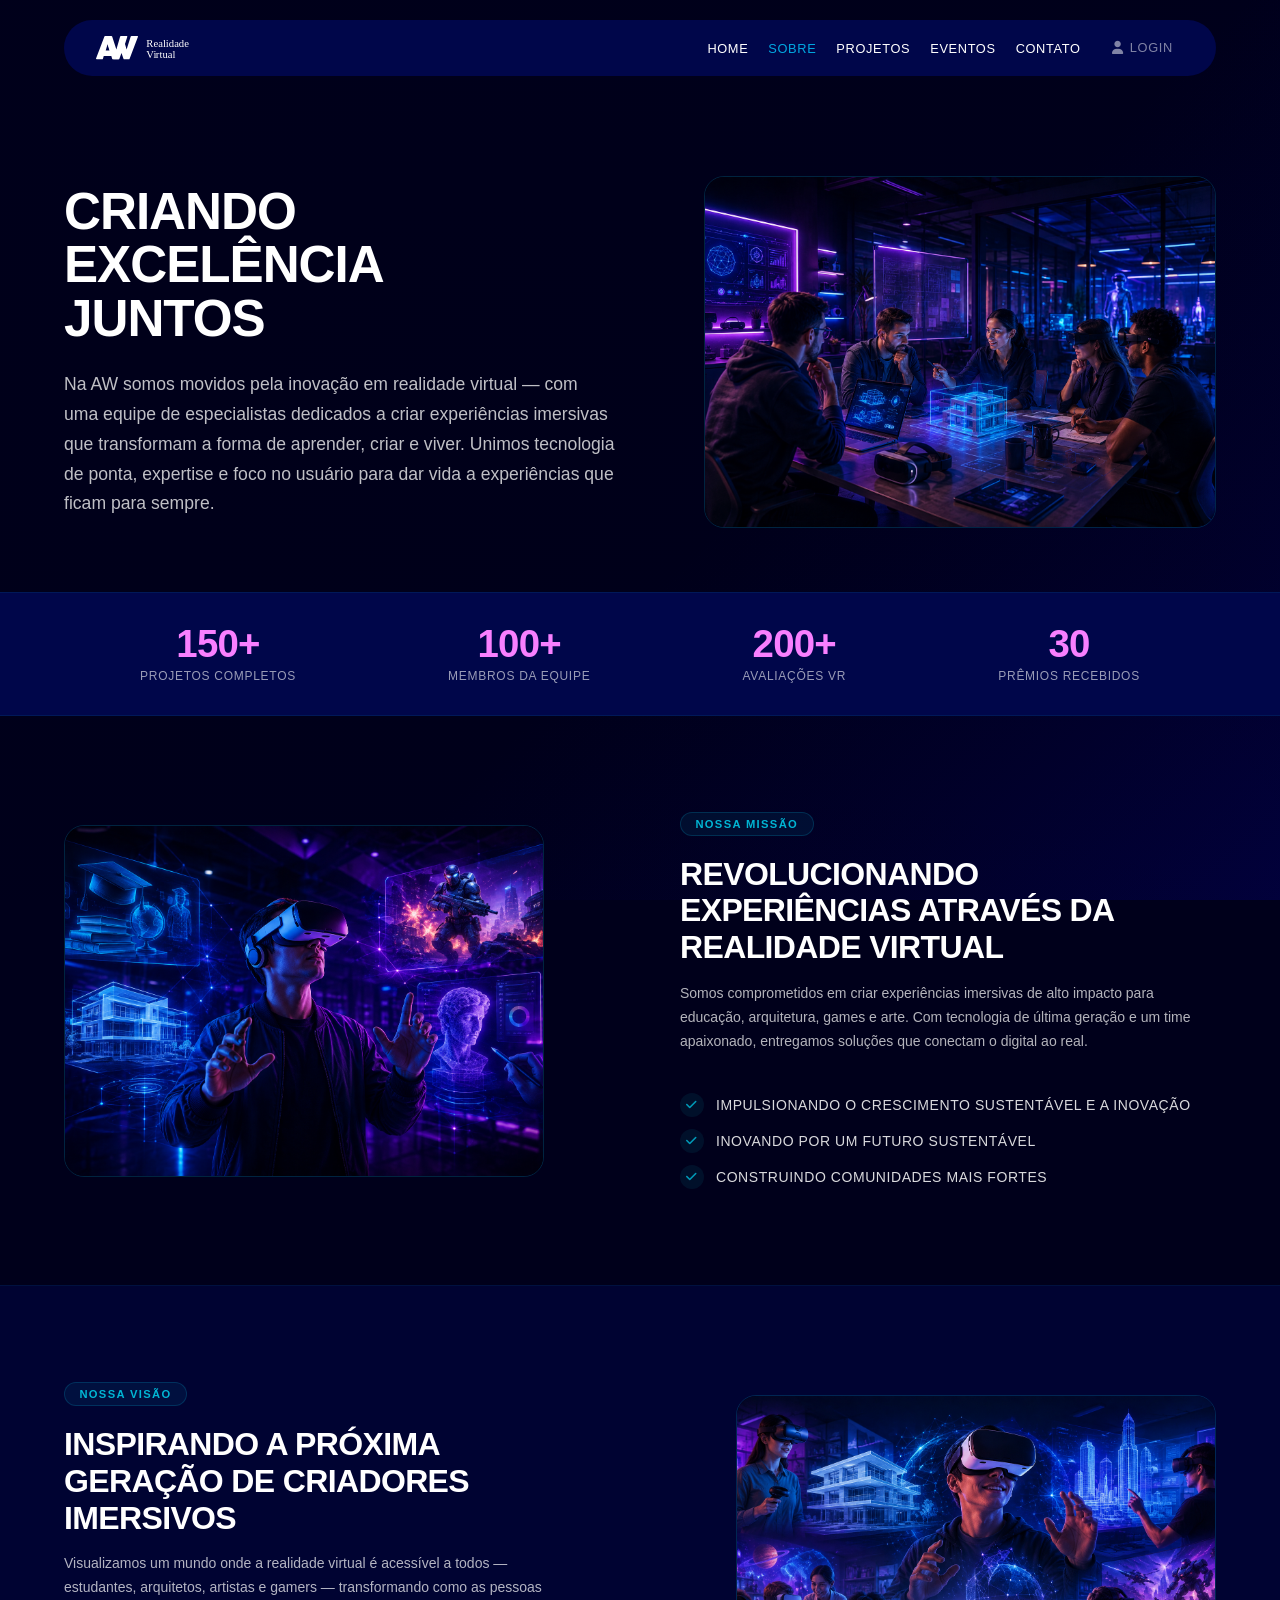
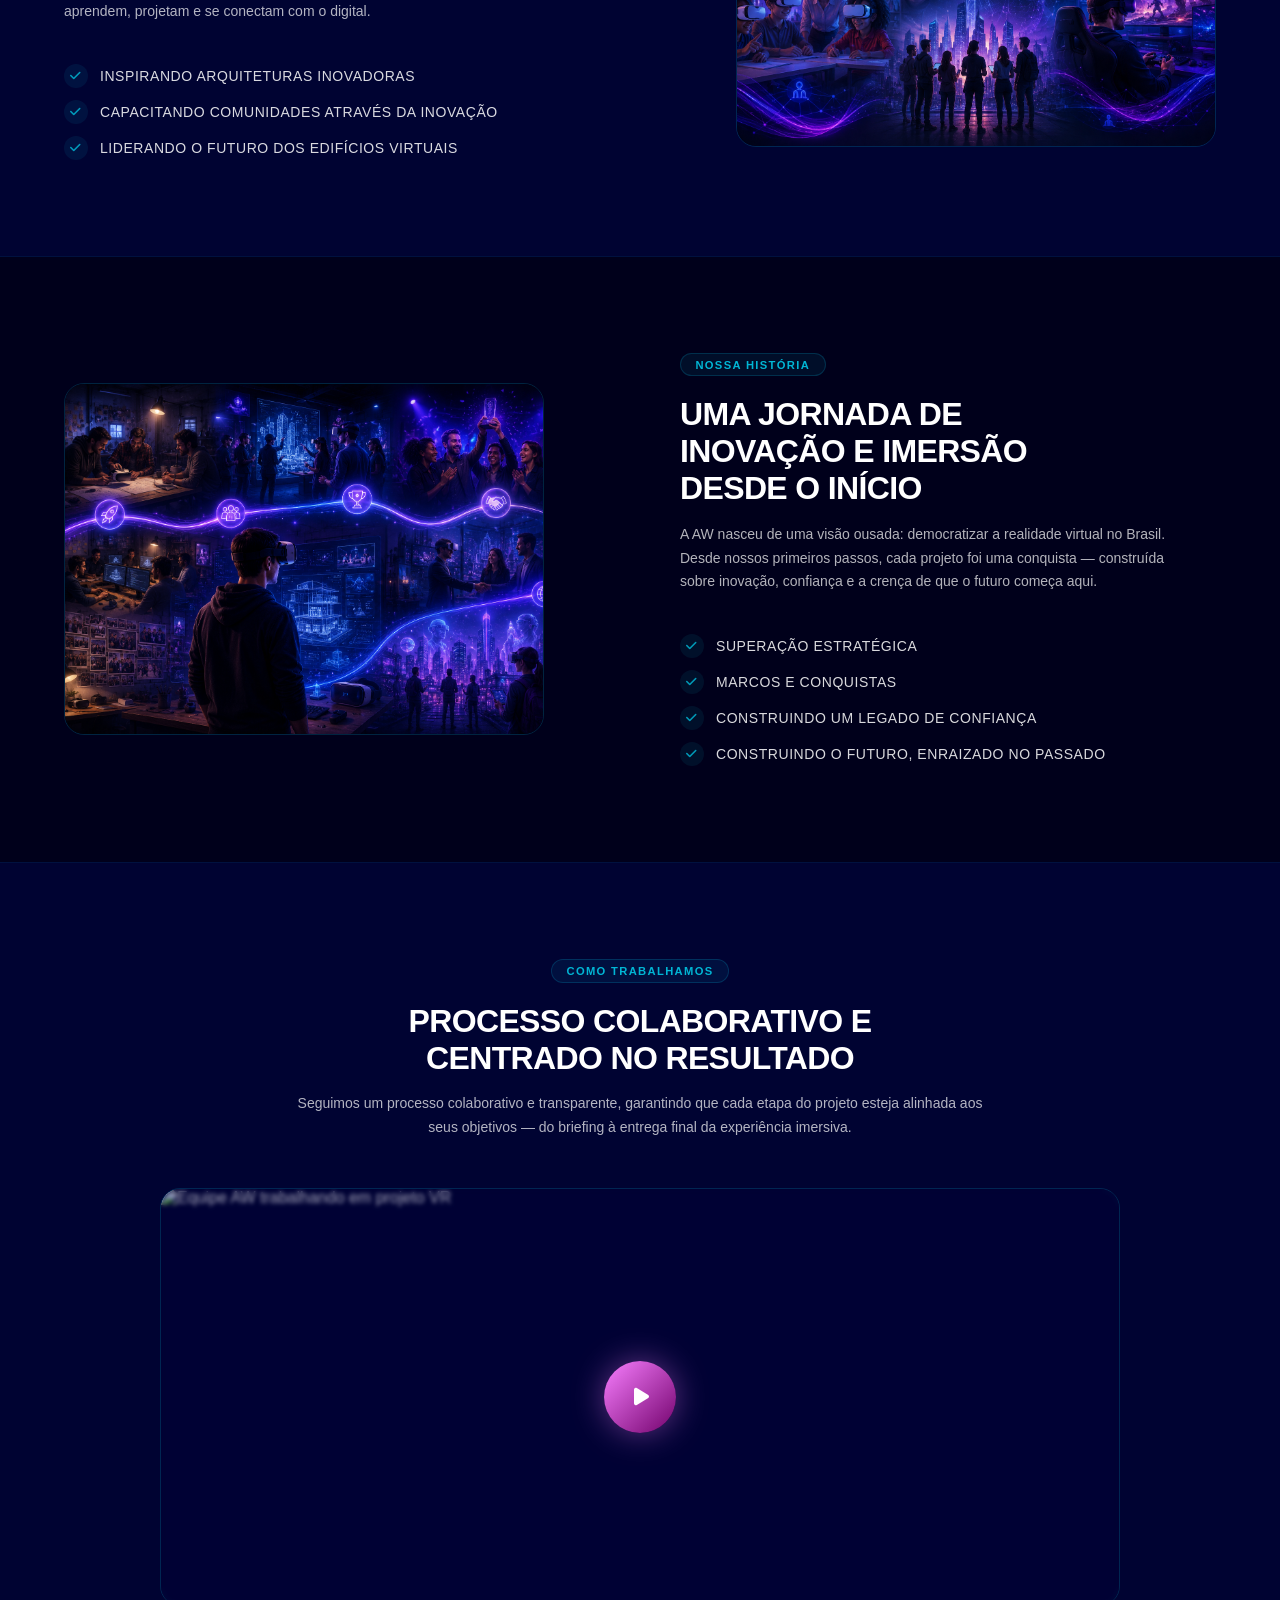
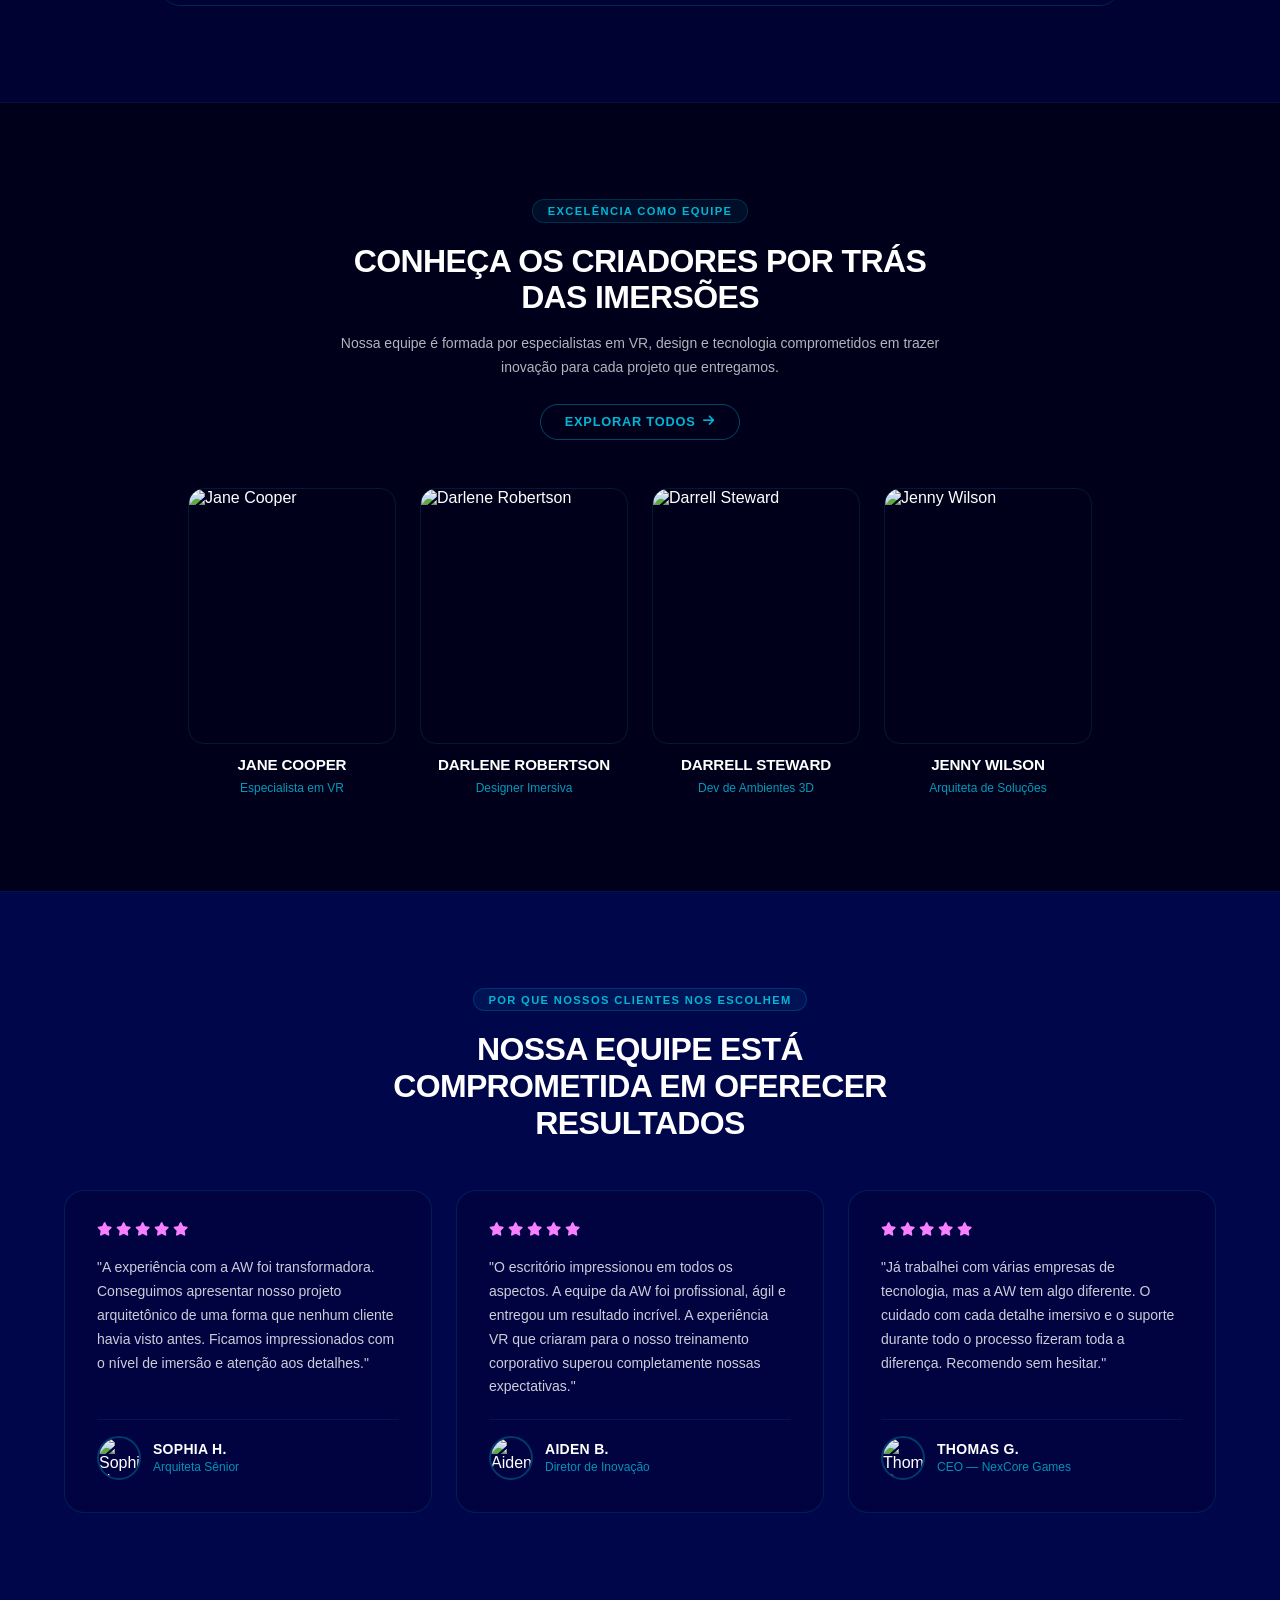
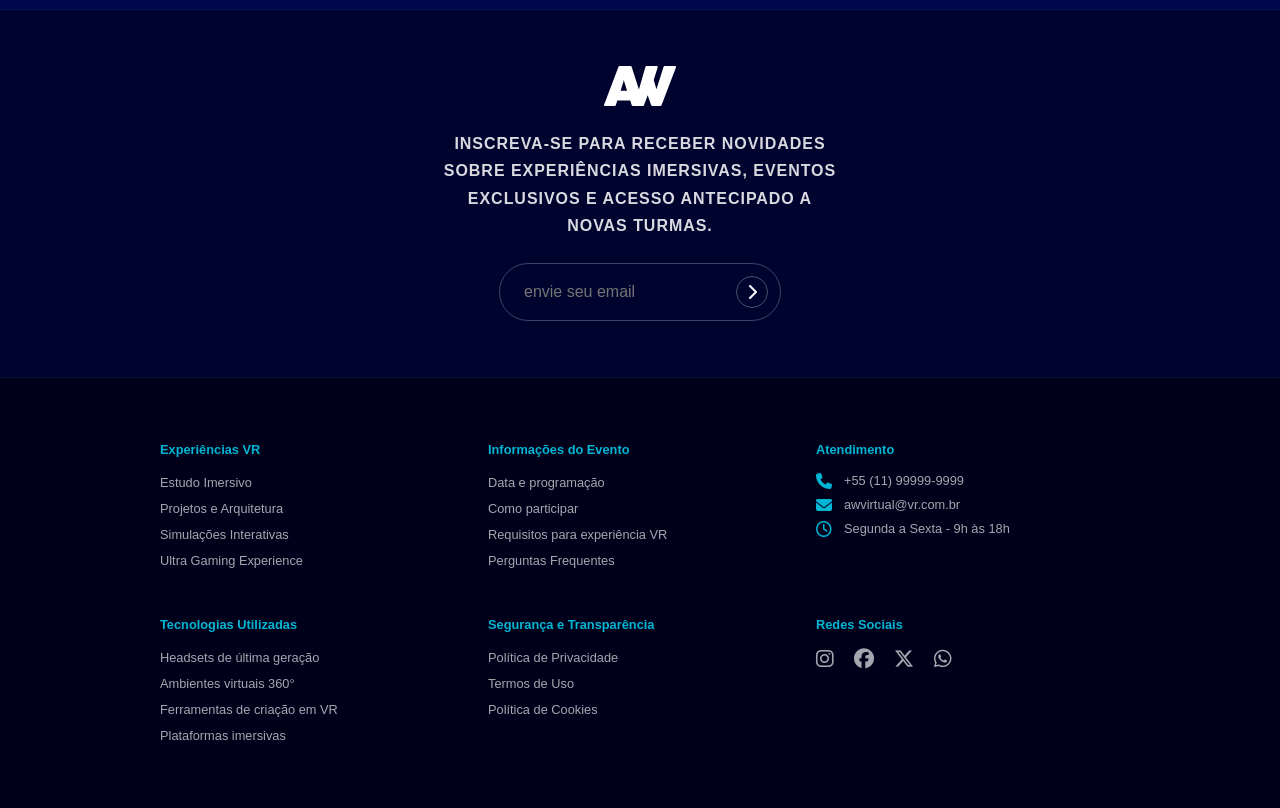
==== pages/about.html @ 055df91b "Site AW Realidade Virtual" ====
<!DOCTYPE html>
<html lang="pt-BR">


<head>
    <meta charset="UTF-8">
    <meta name="viewport" content="width=device-width, initial-scale=1.0">
    <link rel="stylesheet" href="../assets/css/fonts.css">
    <link rel="stylesheet" href="https://cdnjs.cloudflare.com/ajax/libs/font-awesome/6.5.0/css/all.min.css">
    <link rel="stylesheet" href="../css/style.css">
    <link rel="stylesheet" href="../css/about.css">
    <title>Aw - Sobre Nós | Realidade Virtual</title>
</head>


<body>

    <header class="site-header" data-animate="down">
        <a href="index.html" class="site-header__brand" aria-label="Ir para a página inicial">
            <img src="../assets/logos/AW-logo.svg" alt="AW Realidade Virtual">
        </a>

        <button class="menu-toggle" type="button" aria-label="Abrir menu de navegação" aria-expanded="false"
            aria-controls="site-navigation">
            <span></span>
            <span></span>
            <span></span>
        </button>

        <nav class="site-nav" id="site-navigation" aria-label="Navegação principal">
            <ul class="nav-links">
                <li>
                    <a href="index.html" class="nav-link-item">Home</a>
                </li>

                <li>
                    <a href="about.html" class="nav-link-item">Sobre</a>
                </li>

                <li>
                    <a href="projects.html" class="nav-link-item">Projetos</a>
                </li>

                <li>
                    <a href="events.html" class="nav-link-item">Eventos</a>
                </li>

                <li>
                    <a href="contact.html" class="nav-link-item">Contato</a>
                </li>

                <li class="nav-login">
                    <a href="login.html" class="nav-link-item">
                        <i class="fa-solid fa-user" aria-hidden="true"></i>
                        <span>Login</span>
                    </a>
                </li>
            </ul>
        </nav>
    </header>



    <main>


        <!-- Page Hero / Breadcrumb -->
        <section class="page-hero" id="page-hero">
            <div class="page-hero_content" data-animate="up">
                <h1 class="page-hero_title">Criando Excelência<br>Juntos</h1>
                <p class="page-hero_subtitle">
                    Na AW somos movidos pela inovação em realidade virtual — com uma equipe de especialistas
                    dedicados a criar experiências imersivas que transformam a forma de aprender, criar e viver.
                    Unimos tecnologia de ponta, expertise e foco no usuário para dar vida a experiências que
                    ficam para sempre.
                </p>
            </div>
            <div class="page-hero_media" data-animate="right" data-animate-delay="2">
                <img src="../assets/img/content/project meeting.png"
                    alt="Equipe AW em experiência de realidade virtual">
            </div>
        </section>


        <!-- Stats Bar -->
        <section class="about-stats">
            <ul class="about-stats_list" data-animate="fade">
                <li class="about-stats_item">
                    <strong class="about-stats_value">150+</strong>
                    <span class="about-stats_label">Projetos Completos</span>
                </li>
                <li class="about-stats_item">
                    <strong class="about-stats_value">100+</strong>
                    <span class="about-stats_label">Membros da Equipe</span>
                </li>
                <li class="about-stats_item">
                    <strong class="about-stats_value">200+</strong>
                    <span class="about-stats_label">Avaliações VR</span>
                </li>
                <li class="about-stats_item">
                    <strong class="about-stats_value">30</strong>
                    <span class="about-stats_label">Prêmios Recebidos</span>
                </li>
            </ul>
        </section>


        <!-- Nossa Missão -->
        <section class="about-mission" id="mission">
            <div class="about-mission_media" data-animate="left">
                <img src="../assets/img/content/mission_content.png" alt="Experiência imersiva em realidade virtual">
            </div>
            <div class="about-mission_content" data-animate="right" data-animate-delay="1">
                <div class="about-section_header">
                    <span class="about-section_tag">Nossa Missão</span>
                    <h2 class="about-section_title">Revolucionando experiências através da realidade virtual</h2>
                    <p class="about-section_text">
                        Somos comprometidos em criar experiências imersivas de alto impacto para educação,
                        arquitetura, games e arte. Com tecnologia de última geração e um time apaixonado,
                        entregamos soluções que conectam o digital ao real.
                    </p>
                </div>
                <ul class="about-mission_list">
                    <li class="about-mission_item">
                        <i class="fa-solid fa-check"></i>
                        <span>Impulsionando o Crescimento Sustentável e a Inovação</span>
                    </li>
                    <li class="about-mission_item">
                        <i class="fa-solid fa-check"></i>
                        <span>Inovando por um Futuro Sustentável</span>
                    </li>
                    <li class="about-mission_item">
                        <i class="fa-solid fa-check"></i>
                        <span>Construindo Comunidades mais Fortes</span>
                    </li>
                </ul>
            </div>
        </section>


        <!-- Nossa Visão -->
        <section class="about-vision" id="vision">
            <div class="about-vision_content" data-animate="left">
                <div class="about-section_header">
                    <span class="about-section_tag">Nossa Visão</span>
                    <h2 class="about-section_title">Inspirando a próxima geração de criadores imersivos</h2>
                    <p class="about-section_text">
                        Visualizamos um mundo onde a realidade virtual é acessível a todos — estudantes,
                        arquitetos, artistas e gamers — transformando como as pessoas aprendem,
                        projetam e se conectam com o digital.
                    </p>
                </div>
                <ul class="about-mission_list">
                    <li class="about-mission_item">
                        <i class="fa-solid fa-check"></i>
                        <span>Inspirando Arquiteturas Inovadoras</span>
                    </li>
                    <li class="about-mission_item">
                        <i class="fa-solid fa-check"></i>
                        <span>Capacitando Comunidades Através da Inovação</span>
                    </li>
                    <li class="about-mission_item">
                        <i class="fa-solid fa-check"></i>
                        <span>Liderando o Futuro dos Edifícios Virtuais</span>
                    </li>
                </ul>
            </div>
            <div class="about-vision_media" data-animate="right" data-animate-delay="1">
                <img src="../assets/img/content/vision_content.png" alt="Visão AW - Futuro da Realidade Virtual">
            </div>
        </section>


        <!-- Nossa História -->
        <section class="about-history" id="history">
            <div class="about-history_media" data-animate="left">
                <img src="../assets/img/content/history_content.png" alt="História da AW Virtual">
            </div>
            <div class="about-history_content" data-animate="right" data-animate-delay="1">
                <div class="about-section_header">
                    <span class="about-section_tag">Nossa História</span>
                    <h2 class="about-section_title">Uma jornada de inovação e imersão desde o início</h2>
                    <p class="about-section_text">
                        A AW nasceu de uma visão ousada: democratizar a realidade virtual no Brasil.
                        Desde nossos primeiros passos, cada projeto foi uma conquista — construída
                        sobre inovação, confiança e a crença de que o futuro começa aqui.
                    </p>
                </div>
                <ul class="about-mission_list">
                    <li class="about-mission_item">
                        <i class="fa-solid fa-check"></i>
                        <span>Superação Estratégica</span>
                    </li>
                    <li class="about-mission_item">
                        <i class="fa-solid fa-check"></i>
                        <span>Marcos e Conquistas</span>
                    </li>
                    <li class="about-mission_item">
                        <i class="fa-solid fa-check"></i>
                        <span>Construindo um Legado de Confiança</span>
                    </li>
                    <li class="about-mission_item">
                        <i class="fa-solid fa-check"></i>
                        <span>Construindo o Futuro, Enraizado no Passado</span>
                    </li>
                </ul>
            </div>
        </section>


        <!-- Como Trabalhamos -->
        <section class="about-howwework" id="howwework">
            <div class="about-howwework_header" data-animate="up">
                <span class="about-section_tag">Como Trabalhamos</span>
                <h2 class="about-section_title">Processo colaborativo e centrado no resultado</h2>
                <p class="about-section_text">
                    Seguimos um processo colaborativo e transparente, garantindo que cada etapa do projeto
                    esteja alinhada aos seus objetivos — do briefing à entrega final da experiência imersiva.
                </p>
            </div>
            <div class="about-howwework_media" data-animate="scale" data-animate-delay="1">
                <img src="https://images.unsplash.com/photo-1522202176988-66273c2fd55f?auto=format&fit=crop&w=1400&q=80"
                    alt="Equipe AW trabalhando em projeto VR">
                <div class="about-howwework_play">
                    <a href="#" class="about-howwework_play-btn" aria-label="Assistir vídeo">
                        <i class="fa-solid fa-play"></i>
                    </a>
                </div>
            </div>
        </section>


        <!-- Equipe -->
        <section class="about-team" id="team">
            <div class="about-team_header" data-animate="up">
                <span class="about-section_tag">Excelência como Equipe</span>
                <h2 class="about-section_title">Conheça os criadores por trás das imersões</h2>
                <p class="about-section_text">
                    Nossa equipe é formada por especialistas em VR, design e tecnologia comprometidos
                    em trazer inovação para cada projeto que entregamos.
                </p>
                <a href="#" class="about-team_cta">Explorar Todos <i class="fa-solid fa-arrow-right"></i></a>
            </div>
            <ul class="about-team_list">
                <li class="about-team_card" data-animate="up" data-animate-delay="1">
                    <div class="about-team_card-photo">
                        <img src="../assets/img/team/jane_cooper.png" alt="Jane Cooper">
                        <div class="about-team_card-socials">
                            <a href="#" aria-label="LinkedIn"><i class="fa-brands fa-linkedin-in"></i></a>
                            <a href="#" aria-label="Instagram"><i class="fa-brands fa-instagram"></i></a>
                        </div>
                    </div>
                    <h3 class="about-team_card-name">Jane Cooper</h3>
                    <p class="about-team_card-role">Especialista em VR</p>
                </li>
                <li class="about-team_card" data-animate="up" data-animate-delay="2">
                    <div class="about-team_card-photo">
                        <img src="../assets/img/team/darlene_robertson.png" alt="Darlene Robertson">
                        <div class="about-team_card-socials">
                            <a href="#" aria-label="LinkedIn"><i class="fa-brands fa-linkedin-in"></i></a>
                            <a href="#" aria-label="Instagram"><i class="fa-brands fa-instagram"></i></a>
                        </div>
                    </div>
                    <h3 class="about-team_card-name">Darlene Robertson</h3>
                    <p class="about-team_card-role">Designer Imersiva</p>
                </li>
                <li class="about-team_card" data-animate="up" data-animate-delay="3">
                    <div class="about-team_card-photo">
                        <img src="../assets/img/team/darrell_steward.png" alt="Darrell Steward">
                        <div class="about-team_card-socials">
                            <a href="#" aria-label="LinkedIn"><i class="fa-brands fa-linkedin-in"></i></a>
                            <a href="#" aria-label="Instagram"><i class="fa-brands fa-instagram"></i></a>
                        </div>
                    </div>
                    <h3 class="about-team_card-name">Darrell Steward</h3>
                    <p class="about-team_card-role">Dev de Ambientes 3D</p>
                </li>
                <li class="about-team_card" data-animate="up" data-animate-delay="4">
                    <div class="about-team_card-photo">
                        <img src="../assets/img/team/jenny_wilson.png" alt="Jenny Wilson">
                        <div class="about-team_card-socials">
                            <a href="#" aria-label="LinkedIn"><i class="fa-brands fa-linkedin-in"></i></a>
                            <a href="#" aria-label="Instagram"><i class="fa-brands fa-instagram"></i></a>
                        </div>
                    </div>
                    <h3 class="about-team_card-name">Jenny Wilson</h3>
                    <p class="about-team_card-role">Arquiteta de Soluções</p>
                </li>
            </ul>
        </section>


        <!-- Depoimentos -->
        <section class="about-testimonials" id="testimonials">
            <div class="about-testimonials_header" data-animate="up">
                <span class="about-section_tag">Por que Nossos Clientes Nos Escolhem</span>
                <h2 class="about-section_title">Nossa equipe está comprometida em oferecer resultados</h2>
            </div>
            <ul class="about-testimonials_list">
                <li class="about-testimonials_card" data-animate="up" data-animate-delay="1">
                    <div class="about-testimonials_rating">
                        <i class="fa-solid fa-star"></i>
                        <i class="fa-solid fa-star"></i>
                        <i class="fa-solid fa-star"></i>
                        <i class="fa-solid fa-star"></i>
                        <i class="fa-solid fa-star"></i>
                    </div>
                    <p class="about-testimonials_text">
                        "A experiência com a AW foi transformadora. Conseguimos apresentar nosso projeto
                        arquitetônico de uma forma que nenhum cliente havia visto antes. Ficamos impressionados
                        com o nível de imersão e atenção aos detalhes."
                    </p>
                    <div class="about-testimonials_author">
                        <img src="../assets/img/testimonials/testimonials_sophia.png" alt="Sophia H.">
                        <div>
                            <strong>Sophia H.</strong>
                            <span>Arquiteta Sênior</span>
                        </div>
                    </div>
                </li>
                <li class="about-testimonials_card" data-animate="up" data-animate-delay="2">
                    <div class="about-testimonials_rating">
                        <i class="fa-solid fa-star"></i>
                        <i class="fa-solid fa-star"></i>
                        <i class="fa-solid fa-star"></i>
                        <i class="fa-solid fa-star"></i>
                        <i class="fa-solid fa-star"></i>
                    </div>
                    <p class="about-testimonials_text">
                        "O escritório impressionou em todos os aspectos. A equipe da AW foi profissional,
                        ágil e entregou um resultado incrível. A experiência VR que criaram para o nosso
                        treinamento corporativo superou completamente nossas expectativas."
                    </p>
                    <div class="about-testimonials_author">
                        <img src="../assets/img/testimonials/testimonials_aiden.png" alt="Aiden B.">
                        <div>
                            <strong>Aiden B.</strong>
                            <span>Diretor de Inovação</span>
                        </div>
                    </div>
                </li>
                <li class="about-testimonials_card" data-animate="up" data-animate-delay="3">
                    <div class="about-testimonials_rating">
                        <i class="fa-solid fa-star"></i>
                        <i class="fa-solid fa-star"></i>
                        <i class="fa-solid fa-star"></i>
                        <i class="fa-solid fa-star"></i>
                        <i class="fa-solid fa-star"></i>
                    </div>
                    <p class="about-testimonials_text">
                        "Já trabalhei com várias empresas de tecnologia, mas a AW tem algo diferente.
                        O cuidado com cada detalhe imersivo e o suporte durante todo o processo
                        fizeram toda a diferença. Recomendo sem hesitar."
                    </p>
                    <div class="about-testimonials_author">
                        <img src="../assets/img/testimonials/testimonials_thomas.png" alt="Thomas G.">
                        <div>
                            <strong>Thomas G.</strong>
                            <span>CEO — NexCore Games</span>
                        </div>
                    </div>
                </li>
            </ul>
        </section>

        <!-- Newsletter -->
        <section class="newsletter" id="newsletter">
            <div class="newsletter_content" data-animate="scale">
                <div class="newsletter_logo">
                    <img src="../assets/logos/AW.svg" alt="logo-empresa" class="newsletter_logo">
                </div>
                <p class="newsletter_text">Inscreva-se para receber novidades sobre experiências imersivas, eventos
                    exclusivos e acesso antecipado a novas turmas.</p>
                <form class="newsletter_form" action="#" method="POST">
                    <div class="newsletter_field">
                        <input type="email" name="email" placeholder="envie seu email" class="newsletter_input"
                            required>
                        <button type="submit" class="newsletter_submit" aria-label="Enviar">
                            <i class="fa-solid fa-chevron-right"></i>
                        </button>
                    </div>
                </form>
            </div>
        </section>


    </main>


    <!-- Rodapé -->
    <footer class="footer">
        <div class="footer_grid" data-animate="up">
            <div class="footer_col">
                <h3 class="footer_col-title">Experiências VR</h3>
                <ul class="footer_col-links">
                    <li><a href="#">Estudo Imersivo</a></li>
                    <li><a href="#">Projetos e Arquitetura</a></li>
                    <li><a href="#">Simulações Interativas</a></li>
                    <li><a href="#">Ultra Gaming Experience</a></li>
                </ul>
            </div>
            <div class="footer_col">
                <h3 class="footer_col-title">Informações do Evento</h3>
                <ul class="footer_col-links">
                    <li><a href="#">Data e programação</a></li>
                    <li><a href="#">Como participar</a></li>
                    <li><a href="#">Requisitos para experiência VR</a></li>
                    <li><a href="#">Perguntas Frequentes</a></li>
                </ul>
            </div>
            <div class="footer_col">
                <h3 class="footer_col-title">Atendimento</h3>
                <ul class="footer_col-links footer_col-links--contact">
                    <li><i class="fa-solid fa-phone"></i><a href="tel:+5511999999999">+55 (11) 99999-9999</a></li>
                    <li><i class="fa-solid fa-envelope"></i><a href="mailto:awvirtual@vr.com.br">awvirtual@vr.com.br</a>
                    </li>
                    <li><i class="fa-regular fa-clock"></i><span>Segunda a Sexta - 9h às 18h</span></li>
                </ul>
            </div>
            <div class="footer_col">
                <h3 class="footer_col-title">Tecnologias Utilizadas</h3>
                <ul class="footer_col-links">
                    <li><a href="#">Headsets de última geração</a></li>
                    <li><a href="#">Ambientes virtuais 360°</a></li>
                    <li><a href="#">Ferramentas de criação em VR</a></li>
                    <li><a href="#">Plataformas imersivas</a></li>
                </ul>
            </div>
            <div class="footer_col">
                <h3 class="footer_col-title">Segurança e Transparência</h3>
                <ul class="footer_col-links">
                    <li><a href="#">Política de Privacidade</a></li>
                    <li><a href="#">Termos de Uso</a></li>
                    <li><a href="#">Política de Cookies</a></li>
                </ul>
            </div>
            <div class="footer_col">
                <h3 class="footer_col-title">Redes Sociais</h3>
                <div class="footer_social">
                    <a href="#" aria-label="Instagram"><i class="fa-brands fa-instagram"></i></a>
                    <a href="#" aria-label="Facebook"><i class="fa-brands fa-facebook"></i></a>
                    <a href="#" aria-label="Twitter/X"><i class="fa-brands fa-x-twitter"></i></a>
                    <a href="#" aria-label="WhatsApp"><i class="fa-brands fa-whatsapp"></i></a>
                </div>
            </div>
        </div>
    </footer>


    <script src="../js/script.js"></script>


</body>


</html>
---- css/style.css ----
/* ==========================================================================
   AW REALIDADE VIRTUAL — STYLE.CSS
   Organização:
   1. Tokens e reset
   2. Base global e fundo
   3. Header e navegação
   4. Componentes globais
   5. Seções da Home
   6. Footer
   7. Animações
   8. Responsividade
   ========================================================================== */

/* ==========================================================================
   1. TOKENS E RESET
   ========================================================================== */

:root {
    --color-bg: #00001b;
    --color-surface: #00064a;
    --color-surface-transparent: rgba(0, 6, 74, 0.4);
    --color-primary: #00b6d5;
    --color-primary-hover: #00a8e1;
    --color-text: #ffffff;
    --color-text-muted: rgba(255, 255, 255, 0.7);
    --color-border: rgba(0, 182, 213, 0.2);

    --font-body: "Exo", sans-serif;
    --font-heading: "Barlow", sans-serif;

    --container-xl: 90rem;
    --container-lg: 80rem;
    --container-md: 60rem;

    --radius-sm: 0.5rem;
    --radius-md: 1rem;
    --radius-lg: 1.5rem;
    --radius-pill: 3rem;

    --shadow-glow: 0 8px 30px rgba(0, 182, 213, 0.12);
    --shadow-glow-strong: 0 12px 40px rgba(0, 182, 213, 0.14);

    --transition-fast: 0.2s ease;
    --transition-normal: 0.3s ease;
}

*,
*::before,
*::after {
    box-sizing: border-box;
    margin: 0;
    padding: 0;
}

html {
    scroll-behavior: smooth;
}

body {
    position: relative;
    min-width: 320px;
    overflow-x: hidden;
    background-color: var(--color-bg);
    color: var(--color-text);
    font-family: var(--font-body);
}

img {
    display: block;
    max-width: 100%;
}

a {
    color: inherit;
}

button,
input,
textarea,
select {
    font: inherit;
}

button {
    border: 0;
    cursor: pointer;
}

/* ==========================================================================
   2. FUNDO GLOBAL
   ========================================================================== */

body::before {
    position: fixed;
    inset: 0;
    z-index: 0;
    content: "";
    pointer-events: none;
    background-color: var(--color-bg);
    background-image:
        radial-gradient(ellipse at 18% 22%, rgba(0, 0, 24, 0.5) 0%, transparent 34%),
        radial-gradient(ellipse at 82% 18%, rgba(0, 0, 22, 0.35) 0%, transparent 38%),
        radial-gradient(ellipse at 76% 82%, rgba(0, 0, 31, 0.45) 0%, transparent 34%),
        radial-gradient(ellipse at 24% 78%, rgba(0, 0, 27, 0.25) 0%, transparent 36%),
        linear-gradient(135deg,
            #00001b 0%,
            #00001b 26%,
            #020144 50%,
            #00001b 74%,
            #00001b 100%);
    background-size: 220% 220%;
    animation: global-liquid-move 20s ease infinite alternate;
}

body>header,
body>main,
body>footer {
    position: relative;
    z-index: 1;
}

/* ==========================================================================
   3. HEADER E NAVEGAÇÃO
   ========================================================================== */

.site-header {
    position: relative;
    z-index: 10;
    display: flex;
    align-items: center;
    justify-content: space-between;
    max-width: var(--container-xl);
    margin: 1.25rem clamp(1rem, 5vw, 5rem);
    padding: 1rem 2rem;
    overflow: visible;
    border-radius: var(--radius-pill);
    background-color: var(--color-surface);
}

.site-header__brand {
    display: inline-flex;
    flex-shrink: 0;
    align-items: center;
}

.site-header__brand img,
.site-header>img {
    width: auto;
    height: 1.5rem;
}

.site-nav {
    display: block;
}

.nav-links {
    display: flex;
    align-items: center;
    gap: 1.25rem;
    list-style: none;
}

.nav-link-item {
    display: inline-flex;
    align-items: center;
    gap: 0.4rem;
    color: var(--color-text);
    font-size: 0.8rem;
    font-weight: 500;
    line-height: 1;
    letter-spacing: 0.05em;
    text-decoration: none;
    text-transform: uppercase;
    transition: color var(--transition-fast);
}

.nav-link-item:hover,
.nav-link-item.active {
    color: var(--color-primary-hover);
}

.nav-login .nav-link-item {
    padding: 0.35rem 0.7rem;
    border-radius: 0.25rem;
    color: rgba(255, 255, 255, 0.5);
}

.nav-login .nav-link-item:hover,
.nav-login .nav-link-item.active {
    color: var(--color-primary-hover);
}

/* ==========================================================================
   4. MENU HAMBÚRGUER
   ========================================================================== */

.menu-toggle {
    position: relative;
    display: none;
    flex: 0 0 2.5rem;
    width: 2.5rem;
    height: 2.5rem;
    padding: 0;
    border: 0;
    border-radius: 0;
    outline: none;
    appearance: none;
    -webkit-appearance: none;
    background: transparent;
    box-shadow: none;
    color: var(--color-text);
    cursor: pointer;
}

.menu-toggle:hover,
.menu-toggle:active {
    border: 0;
    background: transparent;
    box-shadow: none;
}

.menu-toggle:focus-visible {
    outline: 2px solid var(--color-primary);
    outline-offset: 3px;
}

.menu-toggle span {
    position: absolute;
    left: 50%;
    width: 1.4rem;
    height: 2px;
    border-radius: 999px;
    background-color: currentColor;
    transform: translateX(-50%);
    transition:
        top var(--transition-normal),
        transform var(--transition-normal),
        opacity var(--transition-fast);
}

.menu-toggle span:nth-child(1) {
    top: 0.7rem;
}

.menu-toggle span:nth-child(2) {
    top: 1.15rem;
}

.menu-toggle span:nth-child(3) {
    top: 1.6rem;
}

.menu-toggle.is-open span:nth-child(1) {
    top: 1.15rem;
    transform: translateX(-50%) rotate(45deg);
}

.menu-toggle.is-open span:nth-child(2) {
    opacity: 0;
}

.menu-toggle.is-open span:nth-child(3) {
    top: 1.15rem;
    transform: translateX(-50%) rotate(-45deg);
}

/* ==========================================================================
   5. COMPONENTES GLOBAIS
   ========================================================================== */

.section-header {
    display: flex;
    flex-direction: column;
    align-items: center;
    gap: 1rem;
    max-width: 40rem;
    text-align: center;
}

.section-title {
    color: var(--color-text);
    font-family: var(--font-heading);
    font-size: clamp(2.25rem, 3vw, 3rem);
    font-weight: 800;
    line-height: 1.1;
    letter-spacing: -0.02em;
    text-transform: uppercase;
}

.section-subtitle {
    max-width: 42rem;
    color: var(--color-text);
    font-size: clamp(1rem, 1.2vw, 1.5rem);
    font-weight: 200;
    line-height: 1.35;
    opacity: 0.75;
}

.button-primary,
.hero_button,
.contact_form-submit {
    display: inline-flex;
    align-items: center;
    justify-content: center;
    padding: 0.8rem 1.5rem;
    border-radius: var(--radius-pill);
    background: linear-gradient(90deg, #7138e8, var(--color-primary));
    color: var(--color-text);
    font-weight: 700;
    text-decoration: none;
    transition: transform var(--transition-fast), box-shadow var(--transition-fast);
}

.button-primary:hover,
.hero_button:hover,
.contact_form-submit:hover {
    box-shadow: var(--shadow-glow);
    transform: translateY(-0.12rem);
}

.hero_button--outline {
    border: 1px solid var(--color-primary);
    background: transparent;
}

.hero_button--outline:hover {
    background: rgba(0, 182, 213, 0.06);
}

/* ==========================================================================
   6. HERO
   ========================================================================== */

.hero {
    display: flex;
    align-items: center;
    justify-content: space-between;
    gap: 1rem;
    max-width: var(--container-lg);
    margin: 0 auto;
    padding: 2rem clamp(1rem, 5vw, 5rem);
}

.hero_content {
    display: flex;
    flex: 0 0 32rem;
    flex-direction: column;
    align-items: flex-start;
    gap: 1.5rem;
}

.hero_title {
    margin: 0.25rem 0;
    font-family: var(--font-heading);
    font-size: clamp(2rem, 6vw, 4rem);
    font-weight: 800;
    line-height: 0.98;
    text-transform: uppercase;
}

.hero_subtitle {
    max-width: 30rem;
    color: var(--color-text);
    font-size: clamp(1.125rem, 1vw + 0.75rem, 1.5rem);
    font-weight: 200;
    line-height: 1.3;
    text-transform: uppercase;
}

.hero_cta-group {
    display: flex;
    align-items: center;
    gap: 1rem;
    padding: 1rem 0;
}

.hero_media {
    display: flex;
    flex: 1;
    align-items: center;
    justify-content: flex-end;
    transform-origin: center;
    animation: hero-pulse 6s ease-in-out infinite;
}

.hero_media img {
    width: min(100%, 32rem);
    height: auto;
    transition: transform var(--transition-normal);
}

.hero_media:hover img {
    transform: translateY(-0.18rem) scale(1.035);
}

/* ==========================================================================
   7. PARCEIROS
   ========================================================================== */

.partners {
    margin: 2rem auto;
    padding: 1.5rem clamp(1rem, 5vw, 5rem);
    overflow: hidden;
    background-color: var(--color-surface);
}

.partners_track {
    display: flex;
    width: max-content;
    animation: partners-scroll 24s linear infinite;
}

.partners_list {
    display: flex;
    flex: 0 0 auto;
    flex-wrap: nowrap;
    align-items: center;
    gap: clamp(1.5rem, 2vw, 3rem);
    list-style: none;
}

.partners_item {
    display: flex;
    flex: 0 0 8rem;
    align-items: center;
    justify-content: center;
    padding-inline: 1.5rem;
}

.partners_item img {
    max-width: 11rem;
    height: 1.8rem;
    object-fit: contain;
    filter: grayscale(100%) brightness(2);
    opacity: 0.6;
    transition: opacity var(--transition-fast), filter var(--transition-fast);
}

.partners_item img:hover {
    filter: grayscale(0%) brightness(1);
    opacity: 1;
}

/* ==========================================================================
   8. PILARES
   ========================================================================== */

.pillars {
    display: flex;
    flex-direction: column;
    align-items: center;
    gap: 4rem;
    max-width: var(--container-lg);
    margin: 4rem auto;
    padding: 2rem clamp(1rem, 5vw, 5rem);
}

.pillars_header {
    display: flex;
    flex-direction: column;
    align-items: center;
    gap: 1rem;
    max-width: 40rem;
    text-align: center;
}

.pillars_title,
.projects_title {
    color: var(--color-text);
    font-family: var(--font-heading);
    font-size: clamp(2.5rem, 3vw, 3rem);
    font-weight: 800;
    line-height: 1.1;
    letter-spacing: -0.02em;
    text-transform: uppercase;
}

.pillars_subtitle,
.projects_subtitle {
    max-width: 42rem;
    color: var(--color-text);
    font-size: clamp(1.125rem, 1.2vw, 1.5rem);
    font-weight: 200;
    line-height: 1.3;
    opacity: 0.75;
}

.pillars_list {
    display: flex;
    align-items: stretch;
    justify-content: center;
    gap: 2rem;
    width: 100%;
    list-style: none;
}

.pillars_card {
    display: flex;
    flex: 1;
    flex-direction: column;
    align-items: center;
    gap: 1rem;
    max-width: 19rem;
    padding: 2rem;
    border: 1px solid var(--color-border);
    border-radius: var(--radius-md);
    background-color: var(--color-surface);
    opacity: 0;
    transform: translateY(1.5rem) scale(0.92);
    transition:
        border-color 0.6s ease,
        box-shadow var(--transition-fast),
        opacity 0.6s ease,
        transform 0.6s ease;
}

.pillars_card.is-visible {
    opacity: 1;
    transform: translateY(0) scale(1);
}

.pillars_card:hover {
    border-color: var(--color-primary);
    box-shadow: var(--shadow-glow);
    transform: translateY(-0.25rem) scale(1.02);
}

.pillars_card img {
    width: 4rem;
    height: 4rem;
    object-fit: contain;
}

.pillars_card-title {
    padding-top: 1rem;
    color: var(--color-text);
    font-family: var(--font-heading);
    font-size: clamp(1rem, 1vw + 0.25rem, 1.5rem);
    font-weight: 700;
    line-height: 1.2;
    letter-spacing: -0.01em;
    text-align: center;
    text-transform: uppercase;
}

.pillars_card-text {
    color: var(--color-text);
    font-size: clamp(0.875rem, 0.8vw + 0.25rem, 1.125rem);
    font-weight: 200;
    line-height: 1.4;
    opacity: 0.75;
    text-align: center;
}

/* ==========================================================================
   9. SOBRE E ACCORDION
   ========================================================================== */

#about {
    background-color: var(--color-surface);
}

.about {
    display: flex;
    align-items: flex-start;
    justify-content: space-between;
    gap: 3rem;
    max-width: 90rem;
    min-height: 45rem;
    margin: 0 auto;
    padding: 6.5rem clamp(1rem, 5vw, 5rem);
}

.about_media {
    display: flex;
    flex: 1;
    align-items: center;
    justify-content: flex-start;
    animation: hero-pulse 6s ease-in-out infinite;
}

.about_media img {
    width: 100%;
    max-width: 32rem;
    border-radius: var(--radius-md);
    object-fit: contain;
    transition: transform var(--transition-normal);
    border-radius: 1rem;
    -webkit-mask-image: linear-gradient(to bottom, rgba(0, 0, 0, 1) 0%, rgba(0, 0, 0, 1) 95%, rgba(0, 0, 0, 0.2) 100%);
    mask-image: linear-gradient(to bottom, rgba(0, 0, 0, 1) 0%, rgba(0, 0, 0, 1) 60%, rgba(0, 0, 0, 0) 100%);
}

.about_media img:hover {
    transform: translateY(-0.12rem) scale(1.02);
}

.about_content {
    display: flex;
    flex: 1;
    flex-direction: column;
    align-self: flex-start;
    gap: 3rem;
    max-width: 35rem;
}

.about_header {
    display: flex;
    flex-direction: column;
    gap: 1rem;
}

.about_title {
    color: var(--color-text);
    font-family: var(--font-heading);
    font-size: 2rem;
    font-weight: 600;
    line-height: 1.15;
    letter-spacing: -0.02em;
    text-transform: uppercase;
}

.about_subtile {
    color: var(--color-primary-hover);
    font-size: clamp(1.125rem, 1.2vw, 1.5rem);
    font-weight: 300;
    line-height: 1.2;
    overflow-wrap: anywhere;
}

.accordion_content {
    display: flex;
    flex-direction: column;
    gap: 0.5rem;
    list-style: none;
}

.about_accordion-item {
    position: relative;
    min-height: 3rem;
    padding: 0 1.5rem;
    border: 1px solid rgba(0, 182, 213, 0.15);
    border-radius: var(--radius-sm);
    transition: border-color var(--transition-fast), box-shadow var(--transition-fast);
}

.about_accordion-item:hover,
.about_accordion-item:has([aria-expanded="true"]) {
    border-color: rgba(0, 182, 213, 0.45);
    box-shadow: var(--shadow-glow);
}

.about_accordion_trigger {
    display: flex;
    align-items: center;
    justify-content: space-between;
    width: 100%;
    gap: 1rem;
    padding: 1rem 0;
    border: 0;
    background: transparent;
    color: var(--color-text);
    font-family: var(--font-body);
    font-size: 0.8rem;
    font-weight: 600;
    letter-spacing: 0.02em;
    line-height: 1.4;
    text-align: left;
    text-transform: uppercase;
}

.about_accordion-icon,
.faq_icon {
    position: relative;
    display: inline-block;
    flex-shrink: 0;
    width: 0.875rem;
    height: 0.875rem;
    margin-left: auto;
}

.about_accordion-icon::after,
.faq_icon::after {
    position: absolute;
    top: 50%;
    left: 50%;
    width: 0.75rem;
    height: 0.75rem;
    border-right: 3px solid var(--color-primary);
    border-bottom: 3px solid var(--color-primary);
    content: "";
    transform: translate(-50%, -65%) rotate(45deg);
    transition: transform var(--transition-normal);
}

.about_accordion_trigger[aria-expanded="true"] .about_accordion-icon::after {
    transform: translate(-50%, -35%) rotate(-135deg);
}

.about_accordion-wrapper {
    display: grid;
    grid-template-rows: 0fr;
    transition: grid-template-rows 0.35s ease;
}

.about_accordion-item:has([aria-expanded="true"]) .about_accordion-wrapper {
    grid-template-rows: 1fr;
}

.about_accordion-answer {
    overflow: hidden;
    opacity: 0;
    transform: translateY(-0.375rem);

}

.about_accordion-item:has([aria-expanded="true"]) .about_accordion-answer {
    opacity: 1;
    transform: translateY(0);
}

.about_accordion-answer>p {
    padding: 0.5rem 0 1rem;
    color: var(--color-text);
    font-size: 0.875rem;
    font-weight: 200;
    line-height: 1.4;
    opacity: 0.7;
}

/* ==========================================================================
   10. PROJETOS
   ========================================================================== */

.projects {
    display: flex;
    flex-direction: column;
    align-items: center;
    gap: 3rem;
    max-width: var(--container-xl);
    margin: 0 auto;
    padding: 6rem clamp(1rem, 5vw, 5rem);
}

.projects_header {
    display: flex;
    flex-direction: column;
    align-items: center;
    gap: 1rem;
    max-width: 40rem;
    text-align: center;
}

.projects_filters {
    display: flex;
    align-items: center;
    gap: 0.5rem;
    border: 1px solid rgba(0, 182, 213, 0.15);
    border-radius: 1.25rem;
}

.projects_filter-button {
    padding: 0.5rem 1rem;
    border: 0;
    border-radius: 1.25rem;
    background: transparent;
    color: var(--color-text);
    cursor: pointer;
    font-family: var(--font-body);
    font-size: 0.8rem;
    font-weight: 500;
    opacity: 0.5;
    transition:
        color var(--transition-fast),
        background-color var(--transition-fast),
        opacity var(--transition-fast);
}

.projects_filter-button:hover,
.projects_filter-active {
    background-color: rgba(0, 168, 225, 0.1);
    color: var(--color-primary-hover);
    opacity: 1;
}

.projects_gallery {
    width: 100%;
}

.projects_list {
    display: flex;
    flex-wrap: wrap;
    justify-content: center;
    gap: 1.5rem;
    list-style: none;
}

.projects_card-item {
    display: flex;
    flex-direction: column;
    width: 16rem;
    height: 22rem;
    overflow: hidden;
    border: 1px solid rgba(0, 182, 213, 0.15);
    border-radius: var(--radius-md);
    background-color: var(--color-surface);
    transition:
        border-color var(--transition-fast),
        box-shadow var(--transition-fast),
        transform var(--transition-fast);
}

.projects_card-item[hidden] {
    display: none;
}

.projects_card-item:hover {
    border-color: var(--color-primary);
    box-shadow: var(--shadow-glow);
    transform: translateY(-0.25rem);
}

.projects_card-thumb {
    position: relative;
    width: 100%;
    height: 17.5rem;
    overflow: hidden;
}

.projects_card-thumb img {
    width: 100%;
    height: 100%;
    object-fit: cover;
    transition: transform var(--transition-normal);
}

.projects_card-item:hover .projects_card-thumb img {
    transform: scale(1.05);
}

.projects_card-badge {
    position: absolute;
    top: 0.75rem;
    right: 0.75rem;
    padding: 0.25rem 0.5rem;
    border-radius: 0.25rem;
    background-color: rgba(0, 0, 0, 0.2);
    color: var(--color-primary);
    font-size: 0.75rem;
    font-weight: 600;
    letter-spacing: 0.06em;
    text-transform: uppercase;
    backdrop-filter: blur(4px);
}

.projects_card-info {
    display: flex;
    flex-direction: column;
    gap: 0.5rem;
    padding: 1rem;
}

.projects_card-title {
    color: var(--color-text);
    font-family: var(--font-heading);
    font-size: 0.875rem;
    font-weight: 600;
    letter-spacing: -0.01em;
    line-height: 1.2;
    text-transform: uppercase;
}

.projects_card-author {
    margin-top: -0.25rem;
    color: var(--color-text);
    font-size: 0.8rem;
    opacity: 0.5;
}

.projects_card-stats {
    display: flex;
    align-items: center;
    gap: 1rem;
    margin-top: 0.5rem;
}

.projects_card-stats span {
    color: var(--color-primary);
    font-size: 0.8rem;
    font-weight: 500;
}

/* ==========================================================================
   11. CTA
   ========================================================================== */

#cta {
    padding-bottom: 3rem;
}

.cta {
    position: relative;
    display: flex;
    align-items: center;
    max-width: var(--container-lg);
    min-height: 26rem;
    margin: 0 auto 6rem;
    padding: 4rem clamp(1rem, 5vw, 5rem);
    overflow: hidden;
    border: 1px solid rgba(0, 182, 213, 0.25);
    border-radius: var(--radius-lg);
    background-color: var(--color-surface);
    transition: border-color var(--transition-fast), box-shadow var(--transition-fast);
}

.cta:hover {
    border-color: var(--color-primary);
    box-shadow: var(--shadow-glow-strong);
}

.cta_content {
    position: relative;
    z-index: 1;
    display: flex;
    flex-direction: column;
    gap: 3rem;
    width: 50%;
    max-width: 40rem;
}

.cta_header {
    display: flex;
    flex-direction: column;
    gap: 1rem;
}

.cta_title,
.contact_title,
.faq_title {
    color: var(--color-primary);
    font-family: var(--font-heading);
    font-size: clamp(2.25rem, 2.5vw, 2.5rem);
    font-weight: 800;
    line-height: 1.15;
    letter-spacing: -0.02em;
    text-transform: uppercase;
}

.cta_subtitle,
.contact_subtitle {
    max-width: 30rem;
    color: var(--color-text);
    font-size: clamp(1.125rem, 1.2vw, 1.5rem);
    font-weight: 200;
    line-height: 1.3;
    opacity: 0.75;
}

.cta_stats {
    display: flex;
    flex-wrap: wrap;
    align-items: flex-start;
    gap: 0.75rem;
    list-style: none;
}

.cta_stat {
    display: flex;
    flex-direction: column;
    justify-content: center;
    width: 6rem;
    padding: 1rem;
    border: 1px solid rgba(0, 182, 213, 0.25);
    border-radius: 0.75rem;
    gap: 0.3rem;
}

.cta_stat-value {
    color: var(--color-text);
    font-family: var(--font-heading);
    font-size: clamp(1.25rem, 2vw, 2rem);
    font-weight: 700;
    line-height: 1;
    letter-spacing: -0.02em;
    white-space: nowrap;
}

.cta_stat-label {
    color: var(--color-text);
    font-size: 0.7rem;
    line-height: 1.4;
    opacity: 0.6;
}

.cta_media {
    position: absolute;
    top: 0;
    right: 0;
    width: 55%;
    height: 100%;
}

.cta_media img {
    width: 100%;
    height: 100%;
    object-fit: cover;
    object-position: center top;
}

.cta_media::after {
    position: absolute;
    inset: 0 auto 0 0;
    width: 60%;
    height: 100%;
    content: "";
    background: linear-gradient(to right, var(--color-surface) 0%, transparent 100%);
}

/* ==========================================================================
   12. CONTATO
   ========================================================================== */

.contact {
    display: flex;
    align-items: flex-start;
    justify-content: space-between;
    gap: 6rem;
    max-width: 95rem;
    margin: 0 auto;
    padding: 6rem clamp(1rem, 8vw, 9rem);
    background-color: var(--color-surface);
}

.contact_info {
    display: flex;
    flex: 0 0 19rem;
    flex-direction: column;
    gap: 6rem;
}

.contact_header {
    display: flex;
    flex-direction: column;
    gap: 0.75rem;
}

.contact_subtitle {
    max-width: 18ch;
    letter-spacing: 0.06em;
    text-transform: uppercase;
}

.contact_details {
    display: flex;
    flex-direction: column;
    gap: 2rem;
    list-style: none;
}

.contact_details-item {
    display: flex;
    align-items: center;
    gap: 0.5rem;
    color: var(--color-text);
    font-size: 1rem;
    line-height: 1.5;
    opacity: 0.85;
}

.contact_details-item a {
    text-decoration: none;
}

.contact_details-item i {
    flex-shrink: 0;
    color: var(--color-primary);
}

.contact_form {
    display: flex;
    flex: 1;
    flex-direction: column;
    gap: 1rem;
    max-width: 40rem;
}

.contact_form-row {
    display: grid;
    grid-template-columns: repeat(2, 1fr);
    gap: 1rem;
}

.contact_form-group {
    display: flex;
    flex-direction: column;
    gap: 0.5rem;
}

.contact_form-group label,
.contact_form-privacy label {
    color: var(--color-text);
    font-size: 0.75rem;
    line-height: 1.5;
    opacity: 0.6;
}

.contact_form-group input,
.contact_form-group textarea {
    width: 100%;
    padding: 0.75rem 1rem;
    border: 1px solid var(--color-border);
    border-radius: var(--radius-sm);
    outline: none;
    background-color: var(--color-surface);
    color: var(--color-text);
    font-family: var(--font-body);
    font-size: 0.8rem;
    transition: border-color var(--transition-fast), box-shadow var(--transition-fast);
}

.contact_form-group input:focus,
.contact_form-group textarea:focus {
    border-color: var(--color-primary);
    box-shadow: 0 0 0 3px rgba(0, 182, 213, 0.12);
}

.contact_form-group textarea {
    min-height: 7.5rem;
    resize: vertical;
}

.contact_form-privacy {
    display: flex;
    align-items: flex-start;
    gap: 0.75rem;
}

.contact_form-privacy input[type="checkbox"] {
    width: 1rem;
    height: 1rem;
    margin-top: 0.125rem;
    accent-color: var(--color-primary);
}

/* ==========================================================================
   13. FAQ
   ========================================================================== */

.faq {
    max-width: var(--container-lg);
    margin: 1rem auto;
    padding: 4rem clamp(1rem, 5vw, 5rem);
}

.faq_header {
    display: flex;
    flex-direction: column;
    align-items: center;
    gap: 1rem;
    margin-bottom: 4rem;
    text-align: center;
}

.faq_subtitle {
    max-width: 60ch;
    color: var(--color-text);
    font-size: 0.8rem;
    font-weight: 500;
    letter-spacing: 0.08em;
    line-height: 1.6;
    opacity: 0.6;
    text-transform: uppercase;
}

.faq_grid {
    display: flex;
    align-items: flex-start;
    gap: 1rem;
}

.faq_col {
    display: flex;
    flex: 1;
    flex-direction: column;
    gap: 1rem;
}

.faq_item {
    padding: 0 1.5rem;
    border: 1px solid rgba(0, 182, 213, 0.15);
    border-radius: var(--radius-sm);
    background-color: var(--color-surface-transparent);
    transition: border-color var(--transition-fast), box-shadow var(--transition-fast);
}

.faq_item:hover,
.faq_item[open] {
    border-color: rgba(0, 182, 213, 0.45);
    box-shadow: var(--shadow-glow);
}

.faq_question {
    display: flex;
    align-items: center;
    justify-content: space-between;
    gap: 1rem;
    padding: 1.3rem 0;
    color: var(--color-text);
    cursor: pointer;
    font-size: 0.8rem;
    font-weight: 600;
    letter-spacing: 0.05em;
    line-height: 1.4;
    list-style: none;
    text-transform: uppercase;
}

.faq_question::-webkit-details-marker {
    display: none;
}

.faq_item[open] .faq_icon::after {
    transform: translate(-50%, -35%) rotate(-135deg);
}

.faq_answer>p {
    margin: 0;
    padding: 1rem 0 1.25rem;
    border-top: 1px solid rgba(0, 182, 213, 0.1);
    color: var(--color-text);
    font-size: 0.8rem;
    line-height: 1.7;
    opacity: 0.7;
}

/* ==========================================================================
   14. NEWSLETTER E FOOTER
   ========================================================================== */

.newsletter {
    width: 100%;
    margin: 0 auto;
    padding: 3.5rem clamp(1rem, 5vw, 5rem);
    background-color: rgba(0, 5, 58, 0.65);
}

.newsletter_content {
    display: flex;
    flex-direction: column;
    align-items: center;
    gap: 1.5rem;
    text-align: center;
}

.newsletter_logo {
    width: 4.5rem;
}

.newsletter_text {
    max-width: 46ch;
    color: var(--color-text);
    font-size: 1rem;
    font-weight: 600;
    letter-spacing: 0.06em;
    line-height: 1.7;
    opacity: 0.85;
    text-transform: uppercase;
}

.newsletter_field {
    display: flex;
    align-items: center;
    gap: 0.75rem;
    min-width: min(100%, 22rem);
    padding: 0.75rem 0.75rem 0.75rem 1.5rem;
    border: 1px solid rgba(255, 255, 255, 0.25);
    border-radius: 2.25rem;
}

.newsletter_input {
    flex: 1;
    border: 0;
    outline: none;
    background: transparent;
    color: var(--color-text);
}

.newsletter_submit {
    display: inline-flex;
    align-items: center;
    justify-content: center;
    width: 2rem;
    height: 2rem;
    border: 1px solid rgba(255, 255, 255, 0.3);
    border-radius: 50%;
    background: transparent;
    color: var(--color-text);
    transition: background-color var(--transition-fast), border-color var(--transition-fast);
}

.newsletter_submit:hover {
    border-color: var(--color-primary);
    background-color: var(--color-primary);
}

.footer {
    max-width: var(--container-xl);
    margin: 0 auto;
    padding: 4rem clamp(1rem, 5vw, 5rem);
    border-top: 1px solid rgba(0, 182, 213, 0.1);
}

.footer_grid {
    display: grid;
    grid-template-columns: repeat(3, 1fr);
    gap: 3rem 1.5rem;
    max-width: var(--container-md);
    margin: 0 auto;
}

.footer_col-title {
    margin-bottom: 1rem;
    color: var(--color-primary);
    font-size: 0.8rem;
    font-weight: 600;
}

.footer_col-links {
    display: flex;
    flex-direction: column;
    gap: 0.5rem;
    list-style: none;
}

.footer_col-links a,
.footer_col-links span {
    color: var(--color-text);
    font-size: 0.8rem;
    opacity: 0.65;
    text-decoration: none;
    transition: color var(--transition-fast), opacity var(--transition-fast);
}

.footer_col-links a:hover {
    color: var(--color-primary);
    opacity: 1;
}

.footer_col-links--contact li {
    display: flex;
    align-items: center;
    gap: 0.75rem;
}

.footer_col-links--contact i {
    color: var(--color-primary);
}

.footer_social {
    display: flex;
    gap: 1.25rem;
}

.footer_social a {
    color: var(--color-text);
    font-size: 1.25rem;
    opacity: 0.65;
    text-decoration: none;
    transition: color var(--transition-fast), opacity var(--transition-fast);
}

.footer_social a:hover {
    color: var(--color-primary);
    opacity: 1;
}

/* ==========================================================================
   15. ANIMAÇÕES
   ========================================================================== */

@keyframes global-liquid-move {
    0% {
        background-position: 0% 50%;
        background-size: 220% 220%;
    }

    50% {
        background-position: 100% 50%;
        background-size: 260% 260%;
    }

    100% {
        background-position: 50% 100%;
        background-size: 220% 220%;
    }
}

@keyframes hero-pulse {

    0%,
    100% {
        transform: translateY(0) scale(1);
    }

    50% {
        transform: translateY(-0.35rem) scale(1.015);
    }
}

@keyframes partners-scroll {
    from {
        transform: translateX(0);
    }

    to {
        transform: translateX(-50%);
    }
}

[data-animate] {
    transition: opacity 0.6s ease, transform 0.6s ease;
}

[data-animate="up"] {
    opacity: 0;
    transform: translateY(2rem);
}

[data-animate="down"] {
    opacity: 0;
    transform: translateY(-2rem);
}

[data-animate="left"] {
    opacity: 0;
    transform: translateX(-2rem);
}

[data-animate="right"] {
    opacity: 0;
    transform: translateX(2rem);
}

[data-animate="fade"] {
    opacity: 0;
}

[data-animate].is-visible {
    opacity: 1;
    transform: translate(0);
}

/* ==========================================================================
   16. RESPONSIVIDADE
   ========================================================================== */

@media (max-width: 1024px) {
    .site-header {
        margin: 1rem clamp(0.75rem, 3vw, 2rem);
        border-radius: 2rem;
    }

    .hero {
        flex-direction: column;
        gap: 2.5rem;
        padding: 3rem clamp(1rem, 5vw, 3rem);
        text-align: center;
    }

    .hero_content {
        flex: unset;
        align-items: center;
        max-width: 100%;
    }

    .hero_media {
        justify-content: center;
        width: 100%;
    }

    .hero_media img {
        width: min(100%, 26rem);
    }

    .pillars_list {
        flex-wrap: wrap;
        gap: 1.5rem;
    }

    .pillars_card {
        flex: 0 0 45%;
        max-width: 45%;
    }

    .about {
        flex-direction: column;
        min-height: auto;
        gap: 2rem;
        padding: 4rem clamp(1rem, 5vw, 3rem);
    }

    .about_media {
        justify-content: center;
    }

    .about_content {
        max-width: 100%;
    }

    .cta {
        margin-right: 2rem;
        margin-left: 2rem;
    }

    .contact {
        gap: 3rem;
        padding: 5rem 3rem;
    }

    .contact_info {
        flex-basis: 16rem;
        gap: 4rem;
    }

    .footer_grid {
        grid-template-columns: repeat(2, 1fr);
    }
}

@media (max-width: 768px) {
    /* Header e menu mobile */

    .site-header {
        padding: 0.75rem 1.25rem;
        margin: 0.75rem 1rem;
        border-radius: var(--radius-lg);
    }

    .site-header__brand img,
    .site-header>img {
        height: 1.25rem;
    }

    /* O botão aparece até 768px */
    .menu-toggle {
        display: inline-flex;
        align-items: center;
        justify-content: center;
    }

    /* Menu fechado até o JavaScript adicionar .is-open */
    .site-nav {
        position: absolute;
        top: calc(100% + 0.75rem);
        right: 0;
        left: 0;
        display: none;
        padding: 1rem;
        border: 1px solid var(--color-border);
        border-radius: var(--radius-md);
        background: rgba(0, 6, 74, 0.97);
        box-shadow: 0 18px 35px rgba(0, 0, 0, 0.22);
    }

    /* Menu aberto */
    .site-nav.is-open {
        display: block;
    }

    /* Lista de links centralizada */
    .nav-links {
        flex-direction: column;
        align-items: center;
        gap: 0.75rem;
        width: 100%;
    }

    /* Cada item ocupa a largura total disponível */
    .nav-links li {
        width: 100%;
    }

    /* Link ocupa toda a linha e centraliza ícone/texto */
    .nav-link-item {
        display: inline-flex;
        justify-content: center;
        width: 100%;
        font-size: 0.75rem;
        letter-spacing: 0.02em;
        text-align: center;
    }

    .hero_cta-group {
        flex-direction: column;
    }

    .pillars_list {
        flex-direction: column;
        align-items: center;
        padding: 0 1rem;
    }

    .pillars_card {
        width: 100%;
        max-width: 26rem;
        min-height: 18rem;
    }

    .about_media {
        justify-content: center;
    }

    .faq_grid {
        flex-direction: column;
    }

    .cta {
        flex-direction: column;
        margin: 0 1rem 3rem;
        padding: 2.5rem 1.5rem;
    }

    .cta_content {
        width: 100%;
        max-width: 100%;
    }

    .cta_media {
        position: relative;
        width: 100%;
        height: 14rem;
        margin-top: 1.5rem;
    }

    .cta_media::after {
        width: 100%;
        height: 50%;
        background: linear-gradient(to bottom,
                var(--color-surface) 0%,
                transparent 100%);
    }

    .contact {
        flex-direction: column;
        padding: 3rem 1.5rem;
    }

    .contact_info {
        flex-basis: auto;
        gap: 3rem;
    }

    .footer_grid {
        grid-template-columns: repeat(2, 1fr);
    }
}

@media (max-width: 480px) {
    .site-header {
        padding: 0.75rem 1rem;
        border-radius: var(--radius-md);
    }

    .hero {
        padding: 2rem 1rem;
    }

    .hero_title {
        font-size: clamp(1.75rem, 8vw, 2.5rem);
    }

    .hero_subtitle {
        font-size: 0.95rem;
    }

    .partners_item {
        flex-basis: 8rem;
    }

    .pillars_list {
        padding: 0 0.75rem;
    }

    .pillars_card {
        min-height: 16.5rem;
    }

    .about {
        padding: 2rem 1rem;
    }

    .about_media {
        justify-content: center;
    }

    .cta {
        margin: 0 0.75rem 2rem;
    }

    .cta_stats {
        flex-direction: column;
    }

    .cta_stat {
        width: 100%;
    }

    .contact {
        padding: 2rem 1rem;
    }

    .contact_form-row {
        grid-template-columns: 1fr;
    }

    .newsletter {
        padding: 2.5rem 1rem;
    }

    .newsletter_field {
        min-width: 100%;
    }

    .footer {
        padding: 3rem 1rem;
    }

    .footer_grid {
        grid-template-columns: 1fr;
    }
}

/* ==========================================================================
   17. ACESSIBILIDADE — REDUÇÃO DE MOVIMENTO
   ========================================================================== */

@media (prefers-reduced-motion: reduce) {

    *,
    *::before,
    *::after {
        scroll-behavior: auto !important;
        transition-duration: 0.01ms !important;
        animation-duration: 0.01ms !important;
        animation-iteration-count: 1 !important;
    }

    [data-animate] {
        opacity: 1 !important;
        transform: none !important;
    }
}
---- css/about.css ----
/* ========================================================================== 
   ABOUT PAGE — about.css
   Complemento do style.css principal
   Depende dos tokens globais: --color-*, --font-*, --container-*, --radius-*
   ========================================================================== */

/* ========================================================================== 
   NAVEGAÇÃO
   O style.css já controla .nav-link-item.active. Não é necessário nav_active.
   ========================================================================== */

/* ========================================================================== 
   HERO DA PÁGINA
   ========================================================================== */

.page-hero {
    display: flex;
    align-items: center;
    justify-content: space-between;
    gap: 3rem;
    max-width: var(--container-xl);
    margin: 0 auto;
    padding: 5rem clamp(1rem, 5vw, 5rem) 4rem;
}

.page-hero_content {
    display: flex;
    flex: 1;
    flex-direction: column;
    gap: 1.5rem;
    max-width: 38rem;
}

.page-hero_breadcrumb {
    color: var(--color-text);
    font-size: 0.8rem;
    font-weight: 500;
    letter-spacing: 0.06em;
    opacity: 0.5;
    text-transform: uppercase;
}

.page-hero_breadcrumb a {
    color: var(--color-primary);
    text-decoration: none;
    transition: opacity var(--transition-fast);
}

.page-hero_breadcrumb a:hover {
    opacity: 0.8;
}

.page-hero_title {
    color: var(--color-text);
    font-family: var(--font-heading);
    font-size: clamp(2.5rem, 4vw, 4rem);
    font-weight: 800;
    line-height: 1.05;
    letter-spacing: -0.02em;
    text-transform: uppercase;
}

.page-hero_subtitle {
    max-width: 36rem;
    color: var(--color-text);
    font-size: clamp(0.9rem, 1vw + 0.5rem, 1.1rem);
    font-weight: 300;
    line-height: 1.7;
    opacity: 0.75;
}

.page-hero_media {
    display: flex;
    flex: 1;
    align-items: center;
    justify-content: flex-end;
}

.page-hero_media img {
    width: min(100%, 32rem);
    height: 22rem;
    border: 1px solid var(--color-border);
    border-radius: 1.25rem;
    object-fit: cover;
}

/* ========================================================================== 
   COMPONENTES COMPARTILHADOS
   ========================================================================== */

.page-hero_media img,
.about-mission_media img,
.about-vision_media img,
.about-history_media img,
.about-howwework_media img {
    transition: transform 0.28s ease, box-shadow 0.28s ease, border-color 0.28s ease;
    will-change: transform, box-shadow;
}

.page-hero_media img:hover,
.about-mission_media img:hover,
.about-vision_media img:hover,
.about-history_media img:hover,
.about-howwework_media img:hover {
    border-color: var(--color-primary);
    box-shadow: var(--shadow-glow);
    transform: translateY(-0.12rem) scale(1.02);
}

.about-section_tag {
    display: inline-flex;
    align-items: center;
    width: fit-content;
    margin-bottom: 0.25rem;
    padding: 0.3rem 0.9rem;
    border: 1px solid var(--color-border);
    border-radius: var(--radius-pill);
    background-color: rgba(0, 182, 213, 0.08);
    color: var(--color-primary);
    font-size: 0.7rem;
    font-weight: 700;
    letter-spacing: 0.12em;
    text-transform: uppercase;
    white-space: nowrap;
}

.about-section_header {
    display: flex;
    flex-direction: column;
    gap: 1rem;
}

.about-section_title {
    max-width: 28rem;
    color: var(--color-text);
    font-family: var(--font-heading);
    font-size: clamp(1.75rem, 2.5vw, 2.25rem);
    font-weight: 800;
    line-height: 1.15;
    letter-spacing: -0.02em;
    text-transform: uppercase;
}

.about-section_text {
    max-width: 32rem;
    color: var(--color-text);
    font-size: clamp(0.875rem, 1vw, 1rem);
    font-weight: 300;
    line-height: 1.7;
    opacity: 0.7;
}

/* ========================================================================== 
   ESTATÍSTICAS
   ========================================================================== */

.about-stats {
    margin: 0 auto;
    padding: 2rem clamp(1rem, 5vw, 5rem);
    border-top: 1px solid rgba(0, 182, 213, 0.1);
    border-bottom: 1px solid rgba(0, 182, 213, 0.1);
    background-color: var(--color-surface);
}

.about-stats_list {
    display: flex;
    flex-wrap: wrap;
    align-items: center;
    justify-content: space-around;
    gap: 2rem;
    max-width: 70rem;
    margin: 0 auto;
    list-style: none;
}

.about-stats_item {
    display: flex;
    flex-direction: column;
    align-items: center;
    gap: 0.35rem;
}

.about-stats_value {
    color: #f87fff;
    font-family: var(--font-heading);
    font-size: clamp(2rem, 3vw, 2.75rem);
    font-weight: 800;
    line-height: 1;
    letter-spacing: -0.02em;
}

.about-stats_label {
    color: var(--color-text);
    font-size: 0.75rem;
    font-weight: 500;
    letter-spacing: 0.06em;
    opacity: 0.6;
    text-align: center;
    text-transform: uppercase;
}

/* ========================================================================== 
   MISSÃO, VISÃO E HISTÓRIA
   ========================================================================== */

.about-mission,
.about-vision,
.about-history {
    display: flex;
    align-items: center;
    justify-content: space-between;
    gap: 5rem;
    max-width: var(--container-xl);
    margin: 0 auto;
    padding: 6rem clamp(1rem, 5vw, 5rem);
}

.about-vision {
    border-top: 1px solid rgba(0, 182, 213, 0.08);
    border-bottom: 1px solid rgba(0, 182, 213, 0.08);
    background-color: rgba(0, 6, 74, 0.5);
}

.about-mission_media,
.about-vision_media,
.about-history_media {
    display: flex;
    flex: 1;
}

.about-mission_media,
.about-history_media {
    justify-content: flex-start;
}

.about-vision_media {
    justify-content: flex-end;
}

.about-mission_media img,
.about-vision_media img,
.about-history_media img {
    width: 100%;
    max-width: 30rem;
    height: 22rem;
    border: 1px solid var(--color-border);
    border-radius: 1.25rem;
    object-fit: cover;
}

.about-mission_content,
.about-vision_content,
.about-history_content {
    display: flex;
    flex: 1;
    flex-direction: column;
    gap: 2rem;
    max-width: 35rem;
}

.about-mission_list {
    display: flex;
    flex-direction: column;
    gap: 0.75rem;
    margin-top: 0.5rem;
    list-style: none;
}

.about-mission_item {
    display: flex;
    align-items: center;
    gap: 0.75rem;
    color: var(--color-text);
    font-size: 0.875rem;
    font-weight: 500;
    letter-spacing: 0.04em;
    opacity: 0.85;
    text-transform: uppercase;
}

.about-mission_item i {
    display: inline-flex;
    flex-shrink: 0;
    align-items: center;
    justify-content: center;
    width: 1.5rem;
    height: 1.5rem;
    border-radius: 50%;
    background-color: rgba(0, 182, 213, 0.1);
    color: var(--color-primary);
    font-size: 0.75rem;
}

/* ========================================================================== 
   COMO TRABALHAMOS
   ========================================================================== */

.about-howwework,
.about-team {
    display: flex;
    flex-direction: column;
    align-items: center;
    gap: 3rem;
    max-width: var(--container-xl);
    margin: 0 auto;
    padding: 6rem clamp(1rem, 5vw, 5rem);
}

.about-howwework {
    border-top: 1px solid rgba(0, 182, 213, 0.08);
    border-bottom: 1px solid rgba(0, 182, 213, 0.08);
    background-color: rgba(0, 6, 74, 0.5);
}

.about-howwework_header,
.about-team_header,
.about-testimonials_header {
    display: flex;
    flex-direction: column;
    align-items: center;
    gap: 1rem;
    text-align: center;
}

.about-howwework_header .about-section_title,
.about-team_header .about-section_title,
.about-testimonials_header .about-section_title {
    max-width: 36rem;
    text-align: center;
}

.about-howwework_header .about-section_text {
    max-width: 44rem;
    margin: 0 auto;
    text-align: center;
}

.about-team_header .about-section_text {
    max-width: 40rem;
    margin: 0 auto;
    text-align: center;
}

.about-howwework_media {
    position: relative;
    width: 100%;
    max-width: var(--container-md);
    overflow: hidden;
    border: 1px solid var(--color-border);
    border-radius: 1.25rem;
}

.about-howwework_media img {
    display: block;
    width: 100%;
    height: 26rem;
    object-fit: cover;
}

.about-howwework_play {
    position: absolute;
    inset: 0;
    display: flex;
    align-items: center;
    justify-content: center;
    background-color: rgba(0, 2, 58, 0.35);
    backdrop-filter: blur(2px);
}

.about-howwework_play-btn {
    display: inline-flex;
    align-items: center;
    justify-content: center;
    width: 4.5rem;
    height: 4.5rem;
    padding-left: 0.2rem;
    border-radius: 50%;
    background: linear-gradient(135deg, #f87fff 0%, #72026c 100%);
    box-shadow: 0 0 2rem rgba(248, 127, 255, 0.4);
    color: var(--color-text);
    font-size: 1.25rem;
    text-decoration: none;
    transition: transform var(--transition-fast), box-shadow var(--transition-fast);
}

.about-howwework_play-btn:hover {
    box-shadow: 0 0 3rem rgba(248, 127, 255, 0.6);
    transform: scale(1.1);
}

/* ========================================================================== 
   EQUIPE
   ========================================================================== */

.about-team_cta {
    display: inline-flex;
    align-items: center;
    gap: 0.5rem;
    margin-top: 0.5rem;
    padding: 0.6rem 1.5rem;
    border: 1px solid rgba(0, 182, 213, 0.4);
    border-radius: var(--radius-pill);
    color: var(--color-primary);
    font-size: 0.8rem;
    font-weight: 600;
    letter-spacing: 0.06em;
    text-decoration: none;
    text-transform: uppercase;
    transition: background-color var(--transition-fast), color var(--transition-fast);
}

.about-team_cta:hover {
    background-color: var(--color-primary);
    color: #00023a;
}

.about-team_list {
    display: flex;
    flex-wrap: wrap;
    justify-content: center;
    gap: 1.5rem;
    width: 100%;
    list-style: none;
}

.about-team_card {
    display: flex;
    flex: 0 0 13rem;
    flex-direction: column;
    align-items: center;
    gap: 0.75rem;
}

.about-team_card-photo {
    position: relative;
    width: 100%;
    height: 16rem;
    overflow: hidden;
    border: 1px solid rgba(0, 182, 213, 0.15);
    border-radius: var(--radius-md);
    transition: border-color var(--transition-fast);
}

.about-team_card:hover .about-team_card-photo {
    border-color: var(--color-primary);
}

.about-team_card-photo img {
    width: 100%;
    height: 100%;
    object-fit: cover;
    transition: transform var(--transition-normal);
}

.about-team_card:hover .about-team_card-photo img {
    transform: scale(1.05);
}

.about-team_card-socials {
    position: absolute;
    right: 0;
    bottom: 0;
    left: 0;
    display: flex;
    justify-content: center;
    gap: 0.75rem;
    padding: 0.75rem;
    background: linear-gradient(to top, rgba(0, 2, 58, 0.85) 0%, transparent 100%);
    opacity: 0;
    transform: translateY(0.5rem);
    transition: opacity 0.25s ease, transform 0.25s ease;
}

.about-team_card:hover .about-team_card-socials {
    opacity: 1;
    transform: translateY(0);
}

.about-team_card-socials a {
    display: inline-flex;
    align-items: center;
    justify-content: center;
    width: 2rem;
    height: 2rem;
    border: 1px solid rgba(0, 182, 213, 0.3);
    border-radius: 50%;
    background-color: rgba(0, 182, 213, 0.15);
    color: var(--color-text);
    font-size: 0.75rem;
    text-decoration: none;
    transition: background-color var(--transition-fast);
}

.about-team_card-socials a:hover {
    background-color: var(--color-primary);
}

.about-team_card-name {
    color: var(--color-text);
    font-family: var(--font-heading);
    font-size: 0.95rem;
    font-weight: 700;
    letter-spacing: -0.01em;
    text-align: center;
    text-transform: uppercase;
}

.about-team_card-role {
    margin-top: -0.25rem;
    color: var(--color-primary);
    font-size: 0.75rem;
    opacity: 0.85;
    text-align: center;
}

/* ========================================================================== 
   DEPOIMENTOS
   ========================================================================== */

.about-testimonials {
    padding: 6rem clamp(1rem, 5vw, 5rem);
    border-top: 1px solid rgba(0, 182, 213, 0.08);
    border-bottom: 1px solid rgba(0, 182, 213, 0.08);
    background-color: var(--color-surface);
}

.about-testimonials_header {
    margin-bottom: 3rem;
}

.about-testimonials_list {
    display: flex;
    flex-wrap: wrap;
    justify-content: center;
    gap: 1.5rem;
    max-width: var(--container-xl);
    margin: 0 auto;
    list-style: none;
}

.about-testimonials_card {
    display: flex;
    flex: 1;
    flex-direction: column;
    gap: 1.25rem;
    min-width: 18rem;
    max-width: 26rem;
    padding: 2rem;
    border: 1px solid rgba(0, 182, 213, 0.15);
    border-radius: 1.25rem;
    background-color: rgba(0, 2, 58, 0.6);
    transition: border-color var(--transition-fast), box-shadow var(--transition-fast), transform var(--transition-fast);
}

.about-testimonials_card:hover {
    border-color: rgba(0, 182, 213, 0.4);
    box-shadow: var(--shadow-glow);
    transform: translateY(-0.25rem);
}

.about-testimonials_rating {
    display: flex;
    gap: 0.25rem;
}

.about-testimonials_rating i {
    color: #f87fff;
    font-size: 0.85rem;
}

.about-testimonials_text {
    flex: 1;
    color: var(--color-text);
    font-size: 0.875rem;
    font-weight: 300;
    line-height: 1.7;
    opacity: 0.8;
}

.about-testimonials_author {
    display: flex;
    align-items: center;
    gap: 0.75rem;
    padding-top: 1rem;
    border-top: 1px solid rgba(0, 182, 213, 0.1);
}

.about-testimonials_author img {
    width: 2.75rem;
    height: 2.75rem;
    border: 2px solid rgba(0, 182, 213, 0.3);
    border-radius: 50%;
    object-fit: cover;
}

.about-testimonials_author strong {
    display: block;
    color: var(--color-text);
    font-size: 0.875rem;
    font-weight: 600;
    letter-spacing: 0.02em;
    text-transform: uppercase;
}

.about-testimonials_author span {
    color: var(--color-primary);
    font-size: 0.75rem;
    opacity: 0.8;
}

/* ========================================================================== 
   CTA ADICIONAL
   ========================================================================== */

.cta_actions {
    display: flex;
    flex-wrap: wrap;
    align-items: center;
    gap: 1.5rem;
}

.cta_button {
    display: inline-flex;
    align-items: center;
    justify-content: center;
    padding: 0.75rem 2rem;
    border-radius: var(--radius-sm);
    background-color: var(--color-primary);
    color: #00023a;
    font-size: 0.8rem;
    font-weight: 700;
    letter-spacing: 0.1em;
    text-decoration: none;
    text-transform: uppercase;
    transition: background-color var(--transition-fast), transform var(--transition-fast);
}

.cta_button:hover {
    background-color: var(--color-text);
    transform: translateY(-0.12rem);
}

.cta_link {
    display: inline-flex;
    align-items: center;
    gap: 0.4rem;
    color: var(--color-text);
    font-size: 0.8rem;
    font-weight: 600;
    letter-spacing: 0.06em;
    opacity: 0.7;
    text-decoration: none;
    text-transform: uppercase;
    transition: color var(--transition-fast), opacity var(--transition-fast);
}

.cta_link:hover {
    color: var(--color-primary);
    opacity: 1;
}

/* ========================================================================== 
   RESPONSIVIDADE
   ========================================================================== */

@media (max-width: 1024px) {
    .page-hero {
        flex-direction: column;
        align-items: center;
        padding: 4rem clamp(1rem, 5vw, 3rem) 3rem;
        text-align: center;
    }

    .page-hero_content {
        align-items: center;
        max-width: 100%;
    }

    .page-hero_media {
        justify-content: center;
        width: 100%;
    }

    .page-hero_media img {
        max-width: 100%;
        height: 18rem;
    }

    .about-mission,
    .about-history {
        flex-direction: column;
        gap: 2.5rem;
        padding: 4rem clamp(1rem, 5vw, 3rem);
    }

    .about-vision {
        flex-direction: column-reverse;
        gap: 2.5rem;
        padding: 4rem clamp(1rem, 5vw, 3rem);
    }

    .about-mission_media,
    .about-vision_media,
    .about-history_media {
        justify-content: center;
        width: 100%;
    }

    .about-mission_media img,
    .about-vision_media img,
    .about-history_media img {
        max-width: 100%;
    }

    .about-mission_content,
    .about-vision_content,
    .about-history_content,
    .about-section_title {
        max-width: 100%;
    }
}

@media (max-width: 768px) {
    .about-stats_list {
        gap: 1.5rem;
    }

    .about-stats_value {
        font-size: 1.75rem;
    }

    .about-howwework_media img {
        height: 16rem;
    }

    .about-team_list {
        gap: 1rem;
    }

    .about-team_card {
        flex: 0 0 calc(50% - 0.5rem);
    }

    .about-testimonials_list {
        flex-direction: column;
        align-items: center;
    }

    .about-testimonials_card {
        width: 100%;
        max-width: 100%;
    }
}

@media (max-width: 480px) {
    .page-hero_title {
        font-size: clamp(2rem, 8vw, 2.5rem);
    }

    .about-stats_list {
        display: grid;
        grid-template-columns: repeat(2, 1fr);
        justify-items: center;
    }

    .about-team_card {
        flex-basis: 100%;
    }

    .about-howwework_media img {
        height: 12rem;
    }

    .cta_actions {
        flex-direction: column;
        align-items: flex-start;
    }
}
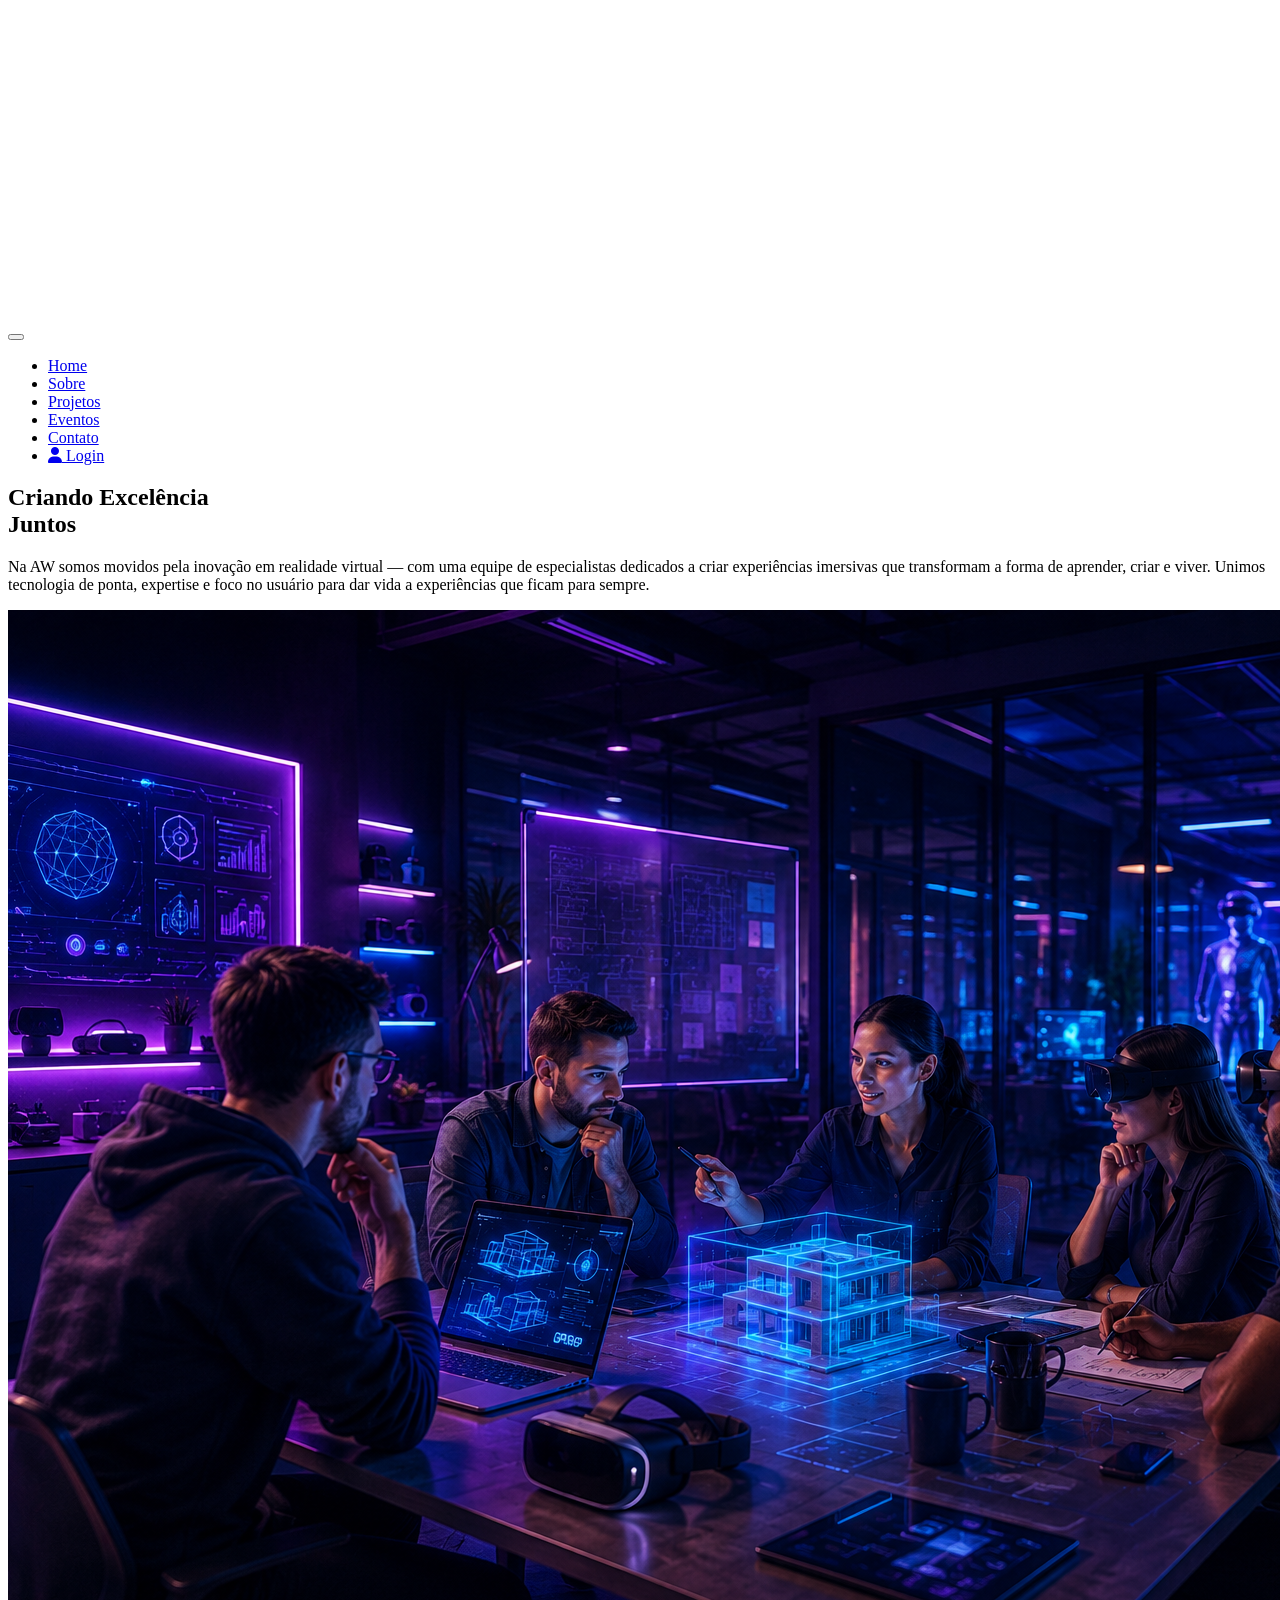
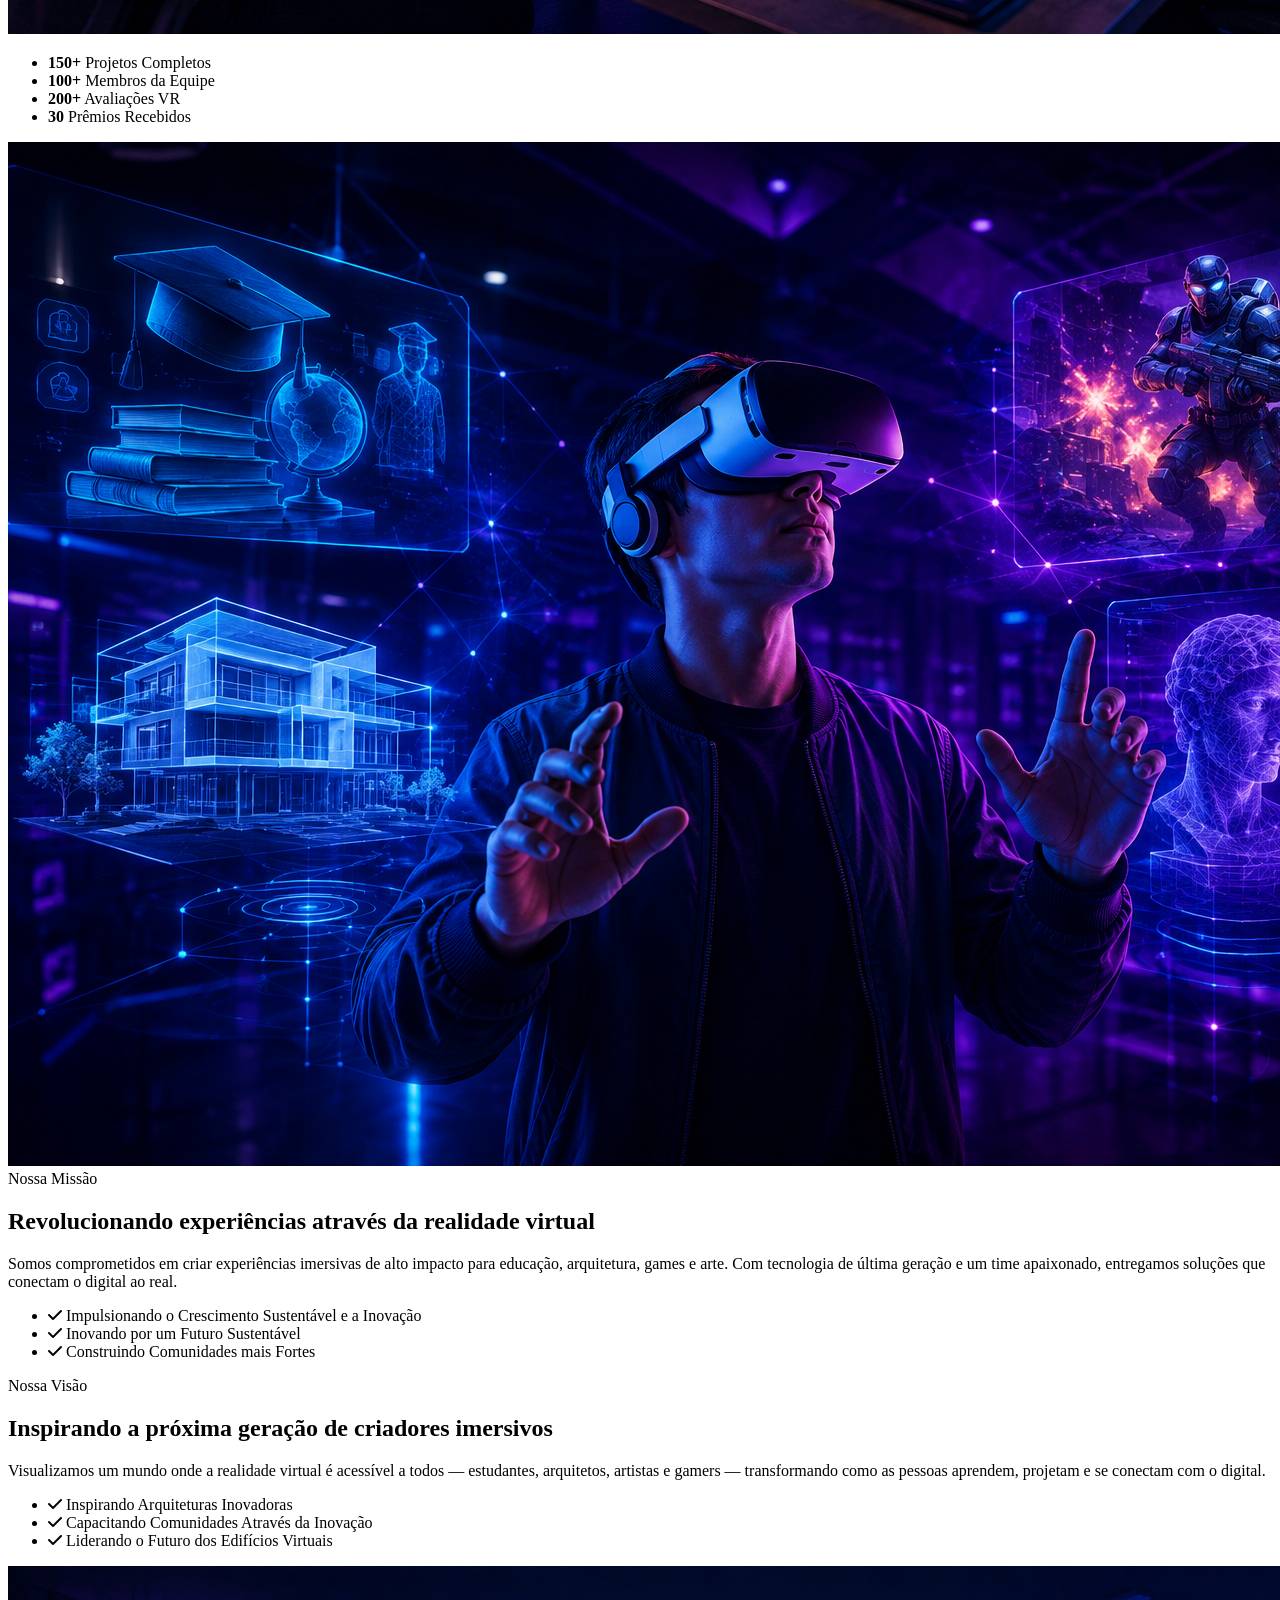
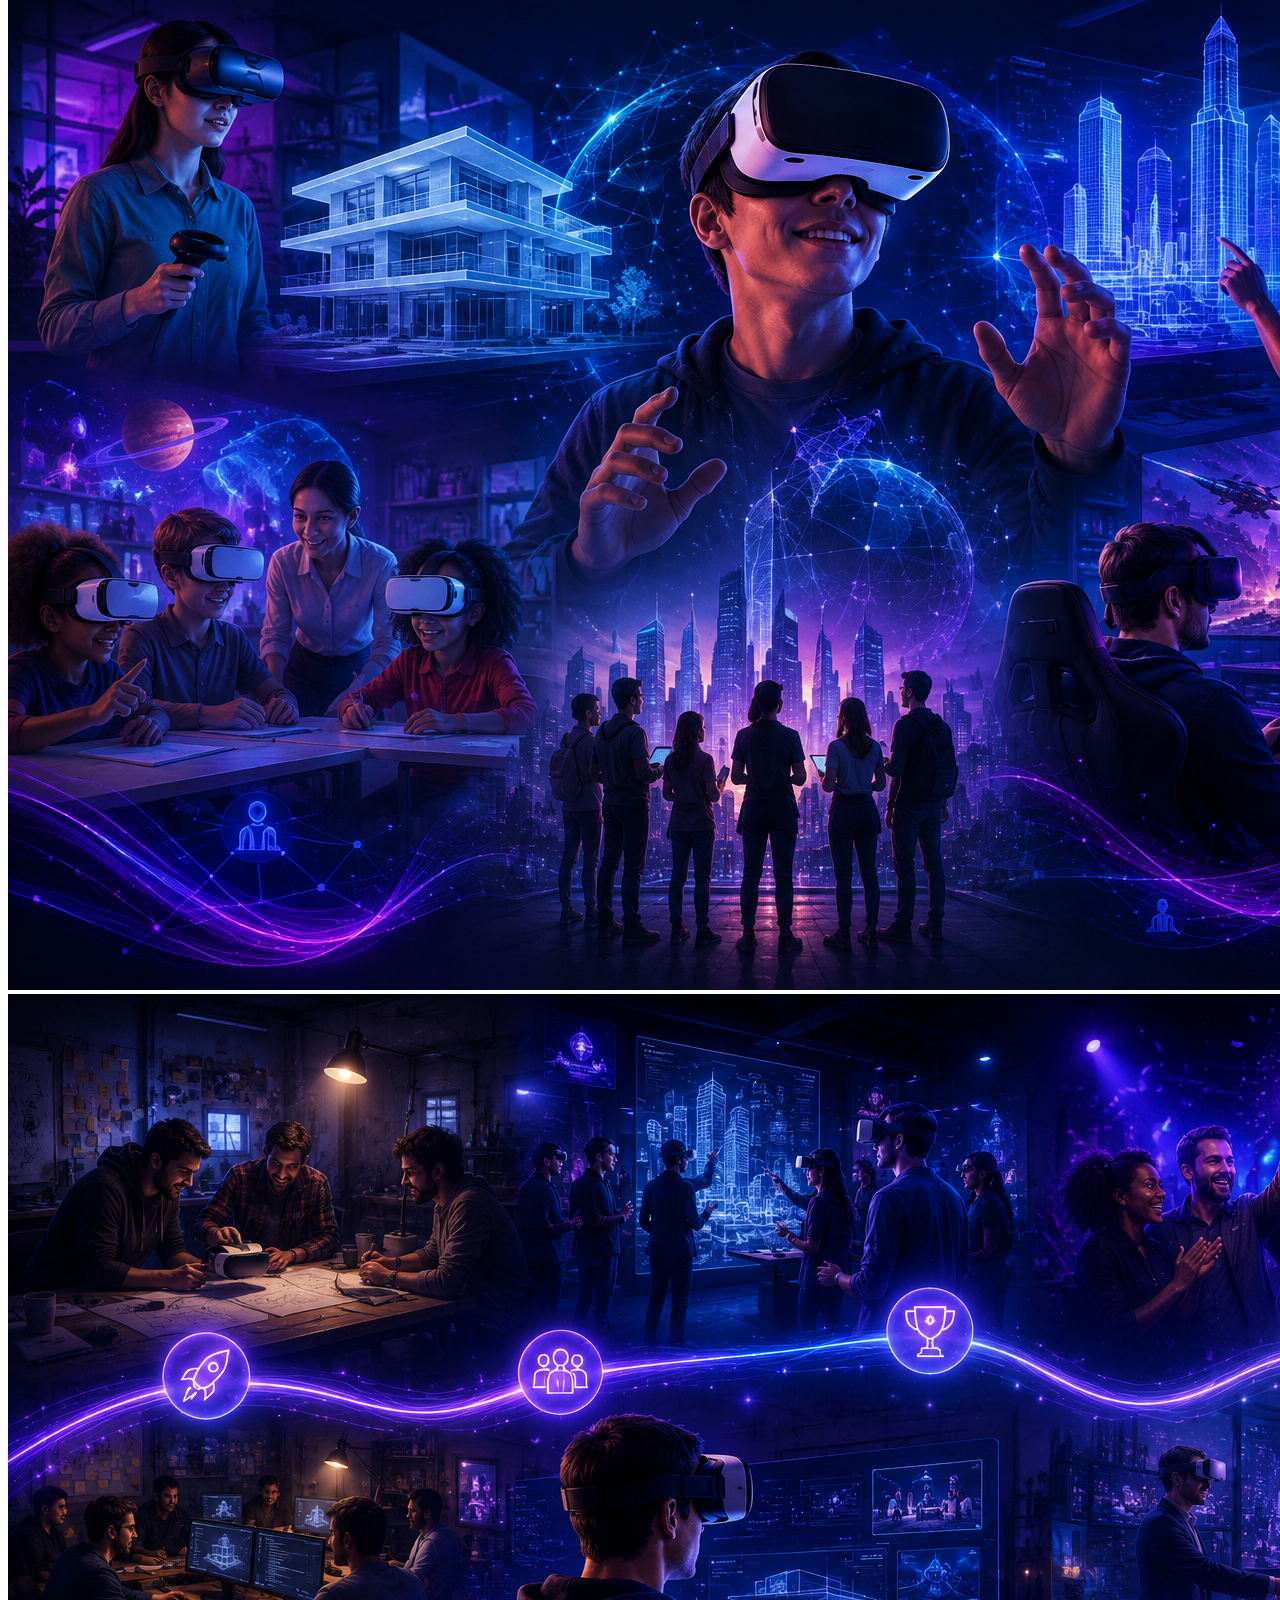
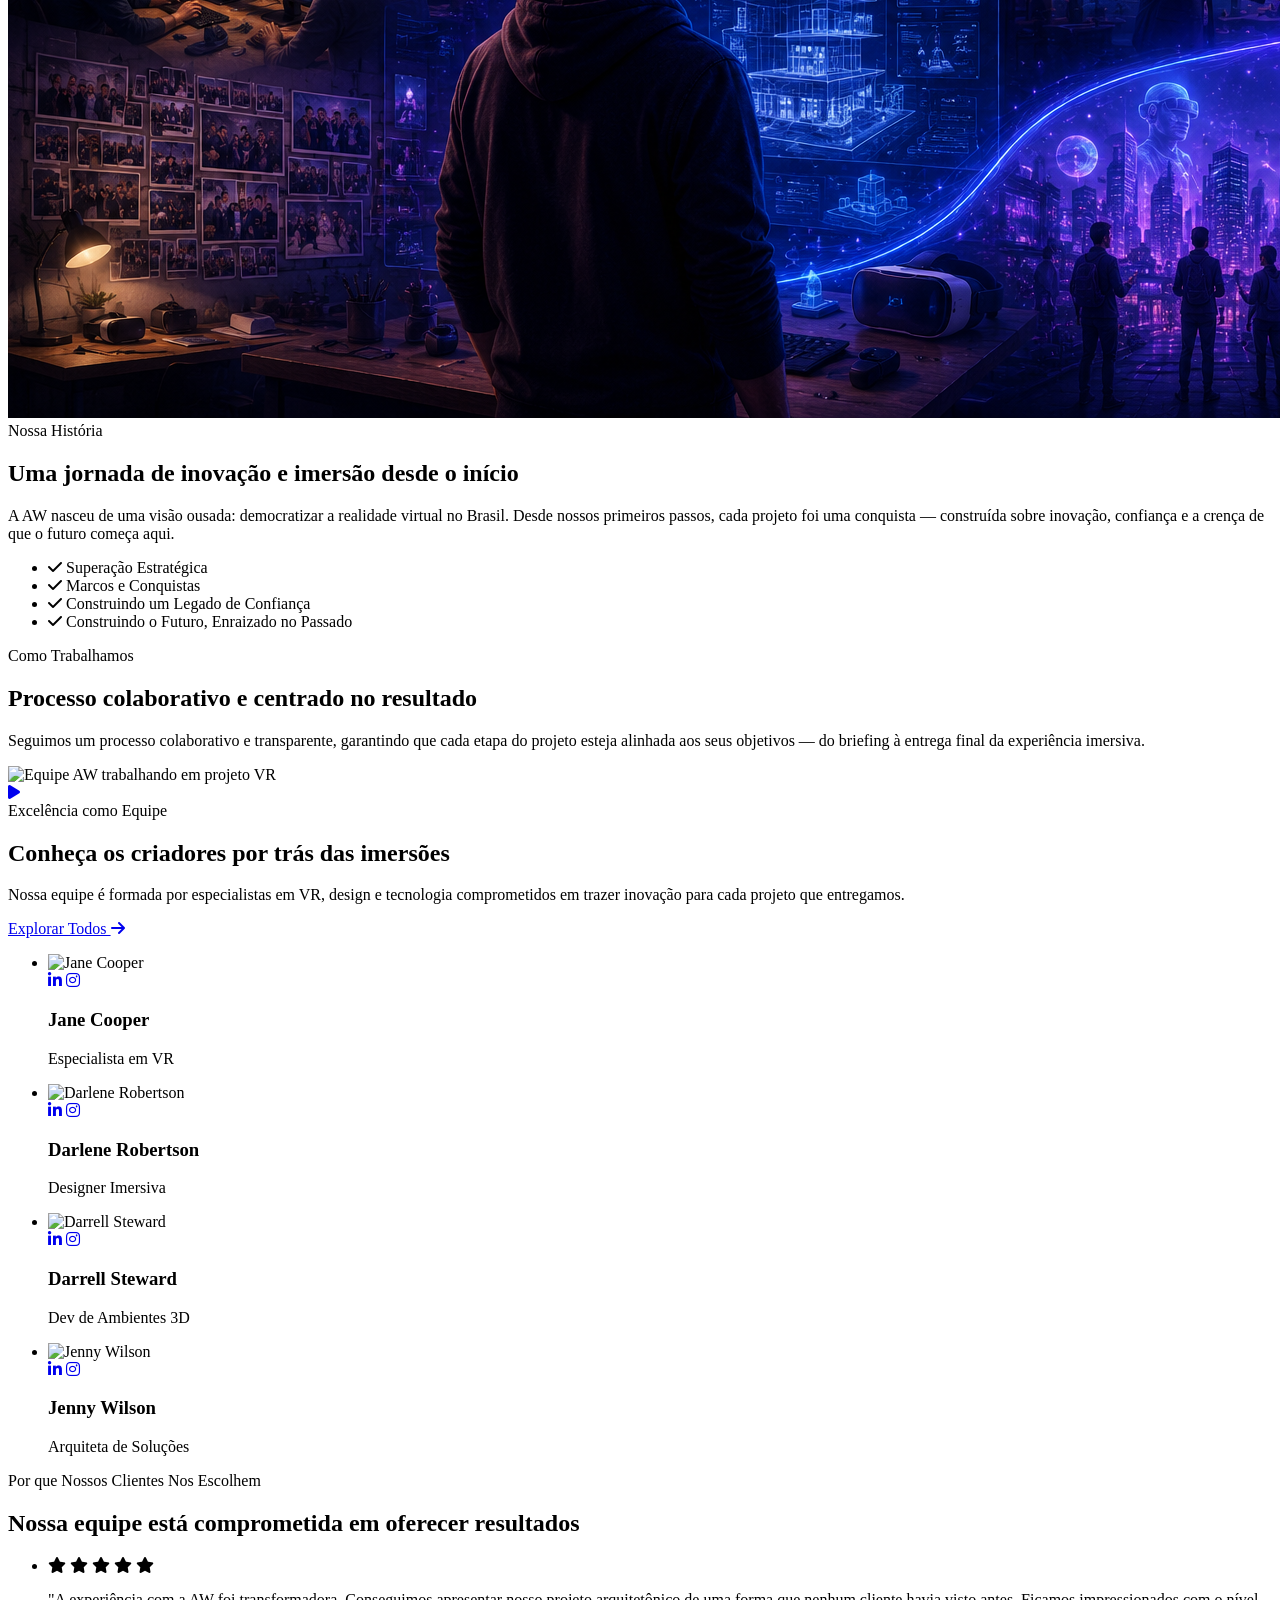
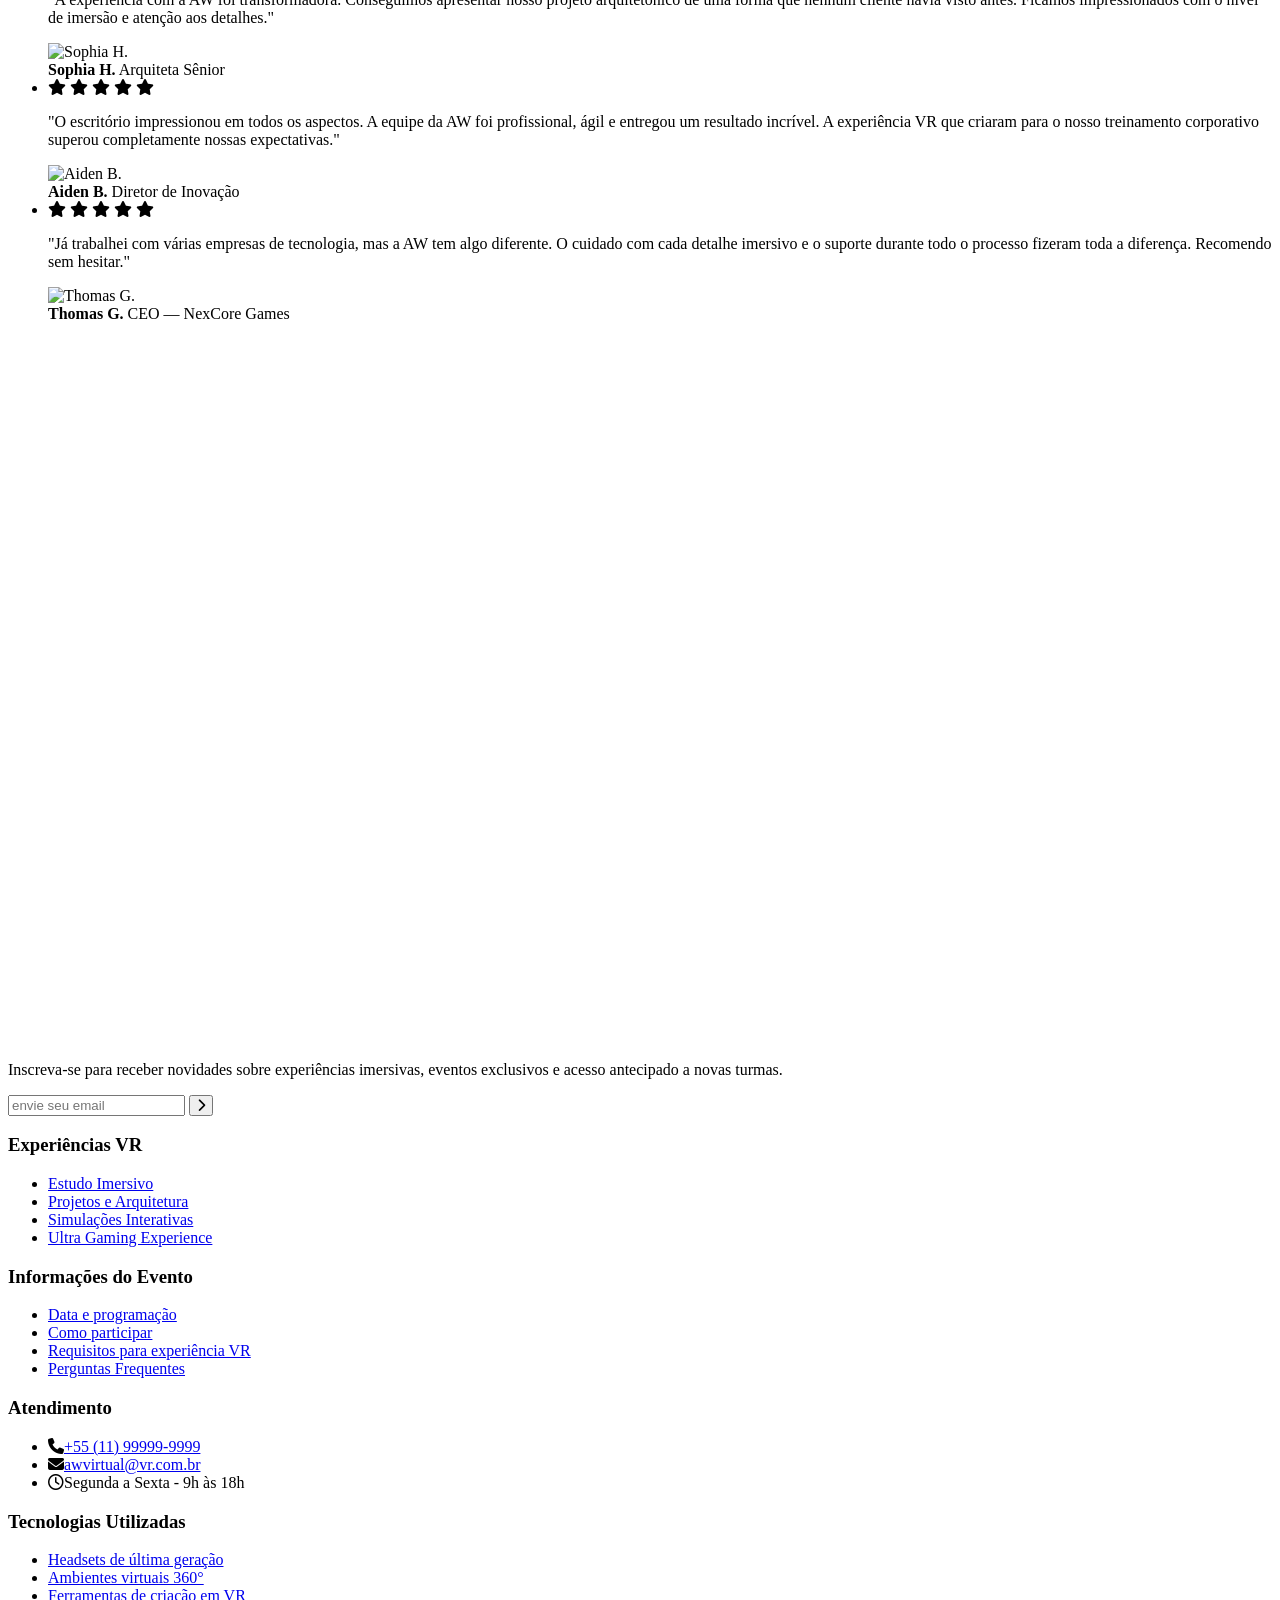
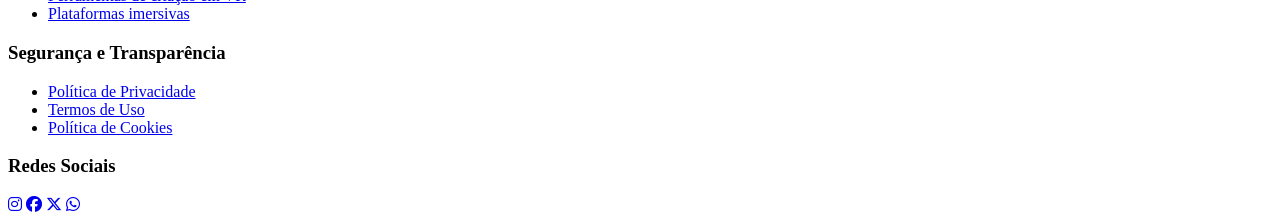
==== commit 675c6831: "Update about.html" ====
--- a/pages/about.html
+++ b/pages/about.html
@@ -7,8 +7,8 @@
     <meta name="viewport" content="width=device-width, initial-scale=1.0">
     <link rel="stylesheet" href="../assets/css/fonts.css">
     <link rel="stylesheet" href="https://cdnjs.cloudflare.com/ajax/libs/font-awesome/6.5.0/css/all.min.css">
-    <link rel="stylesheet" href="../css/style.css">
-    <link rel="stylesheet" href="../css/about.css">
+    <link rel="stylesheet" href="css/style.css">
+    <link rel="stylesheet" href="css/about.css">
     <title>Aw - Sobre Nós | Realidade Virtual</title>
 </head>
 
@@ -453,4 +453,4 @@
 </body>
 
 
-</html>+</html>
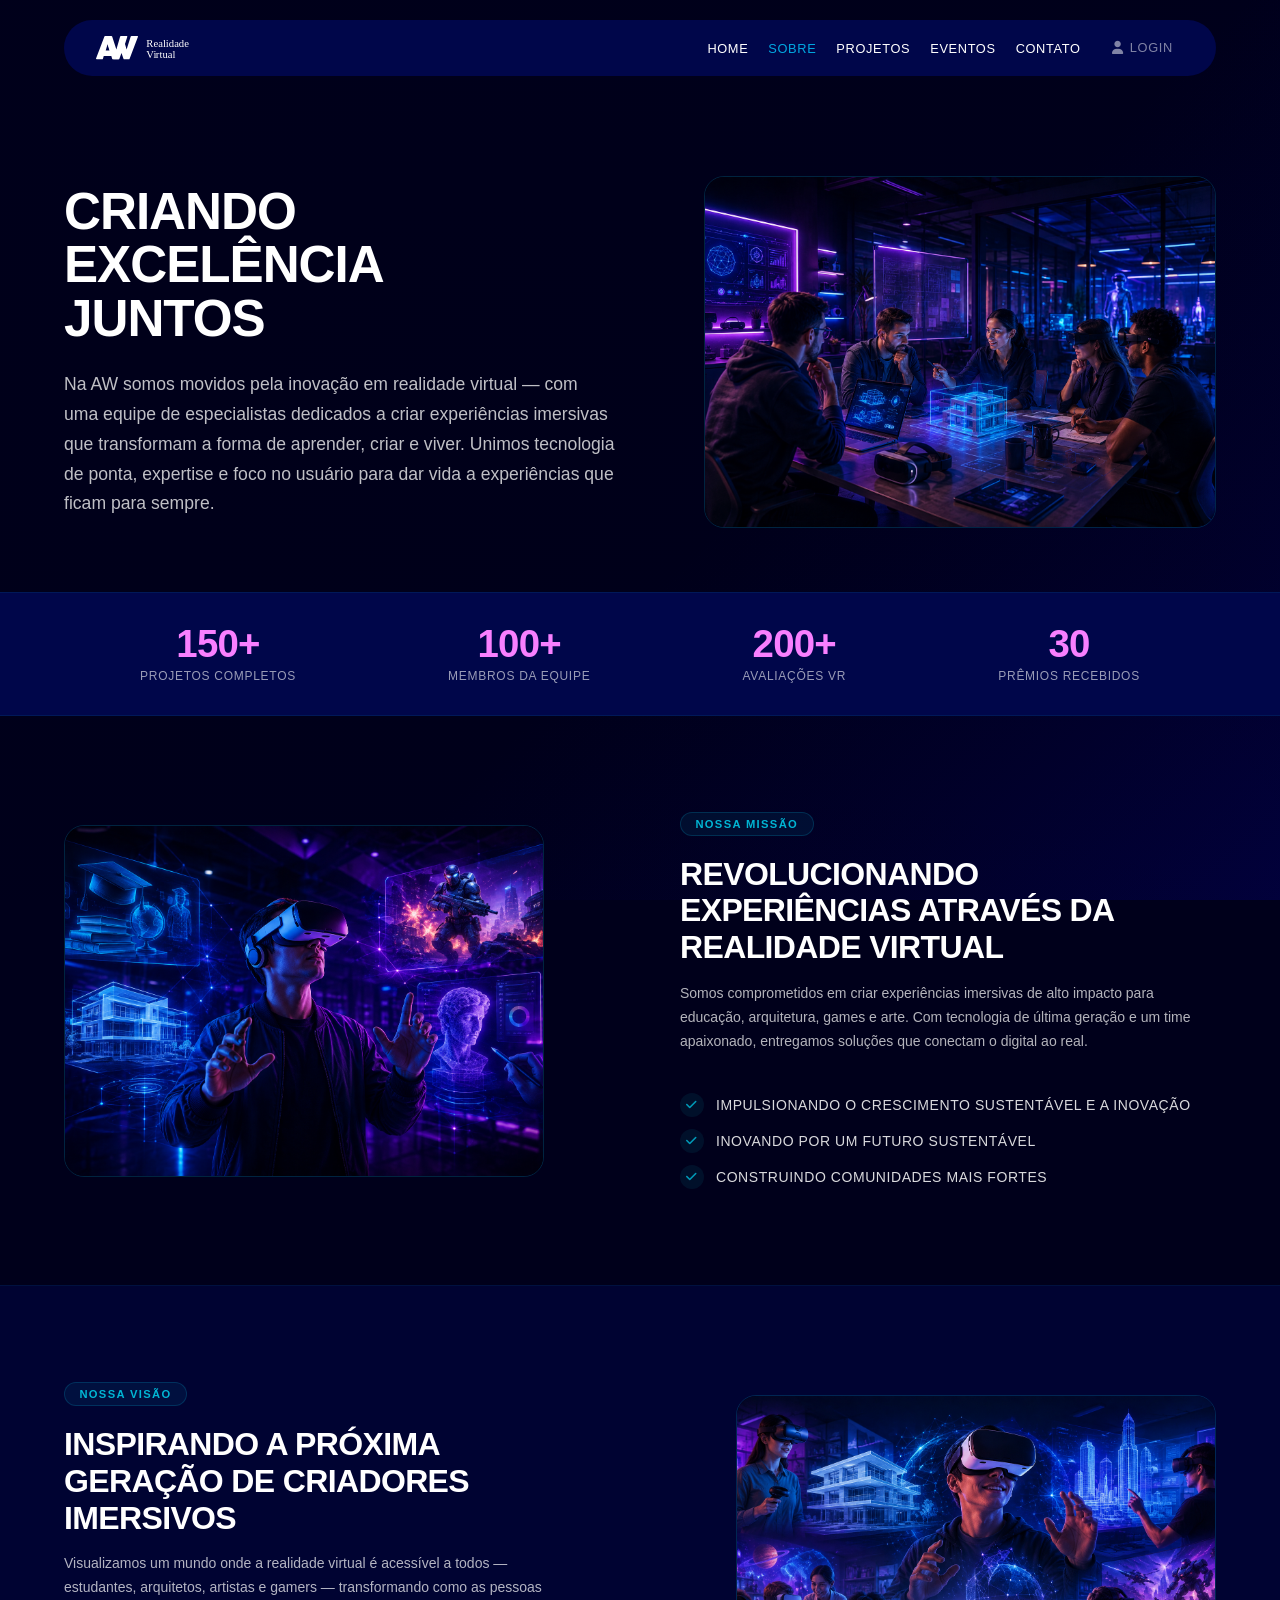
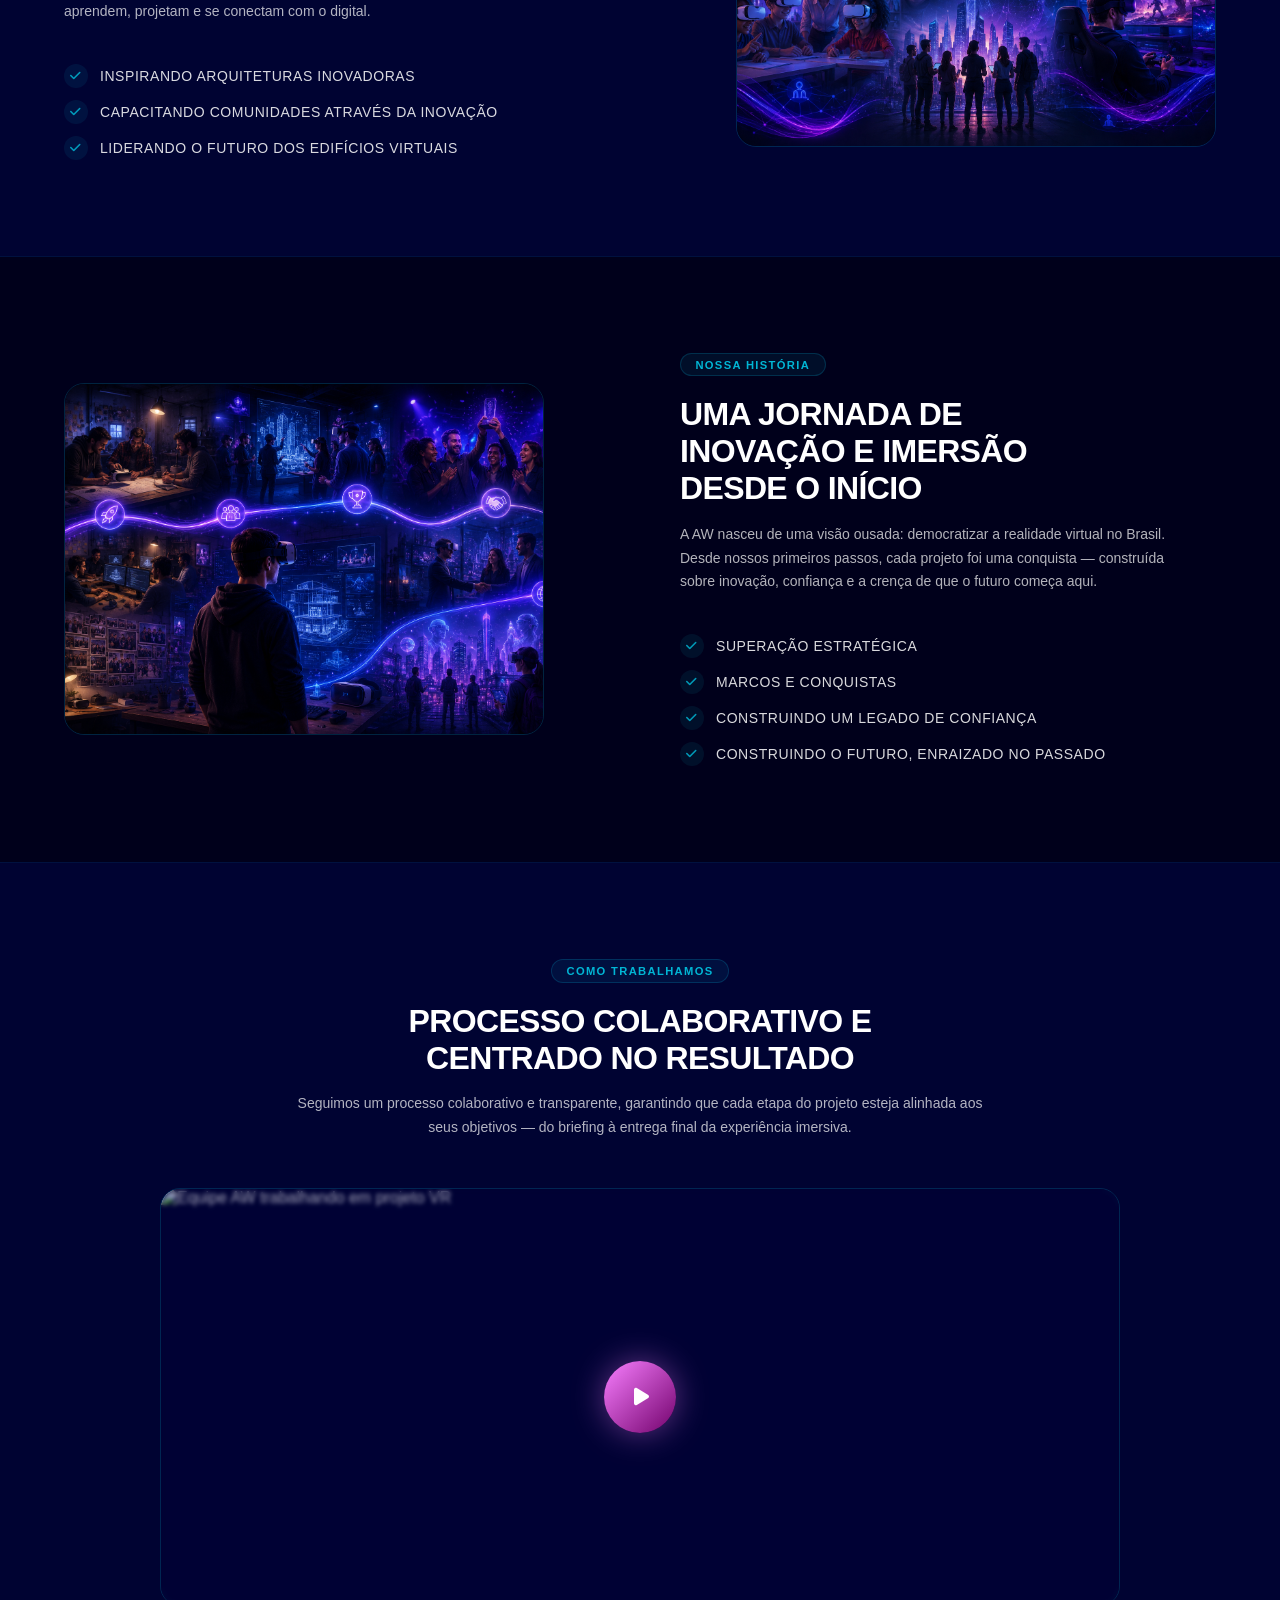
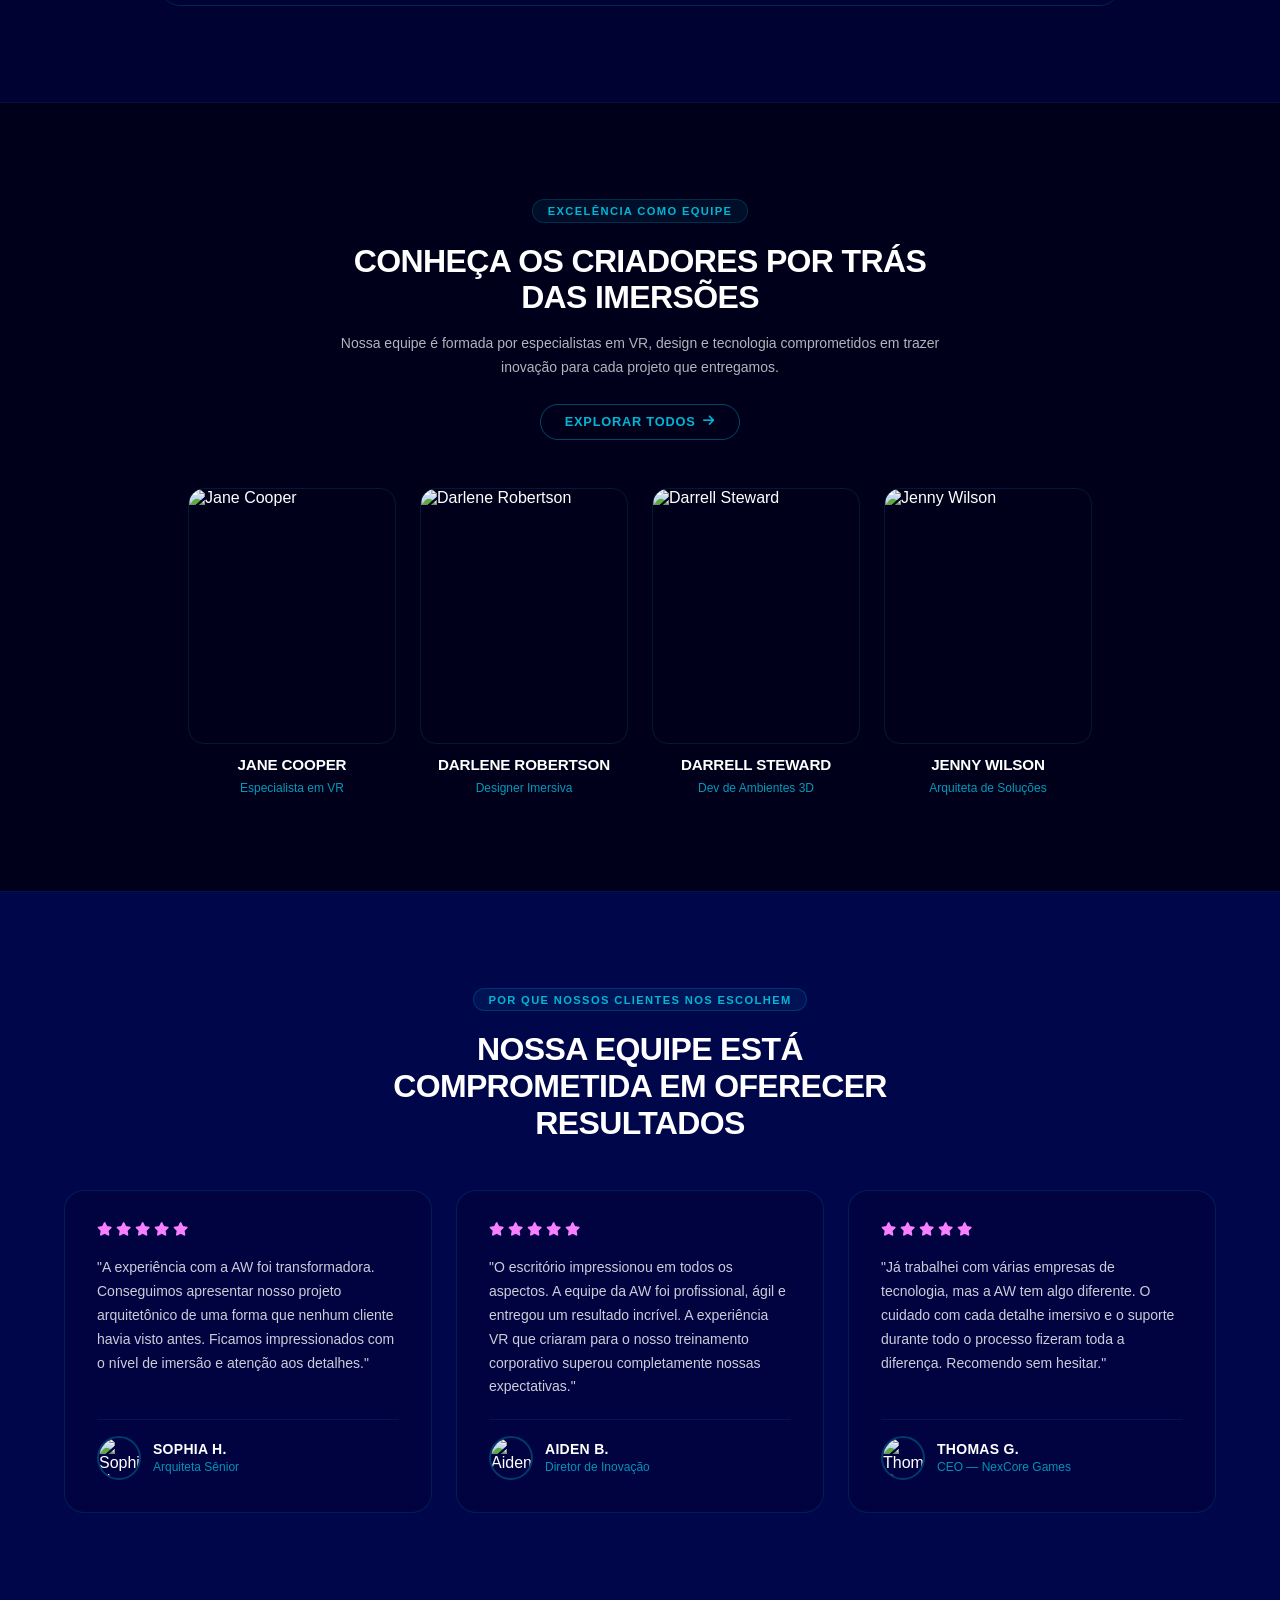
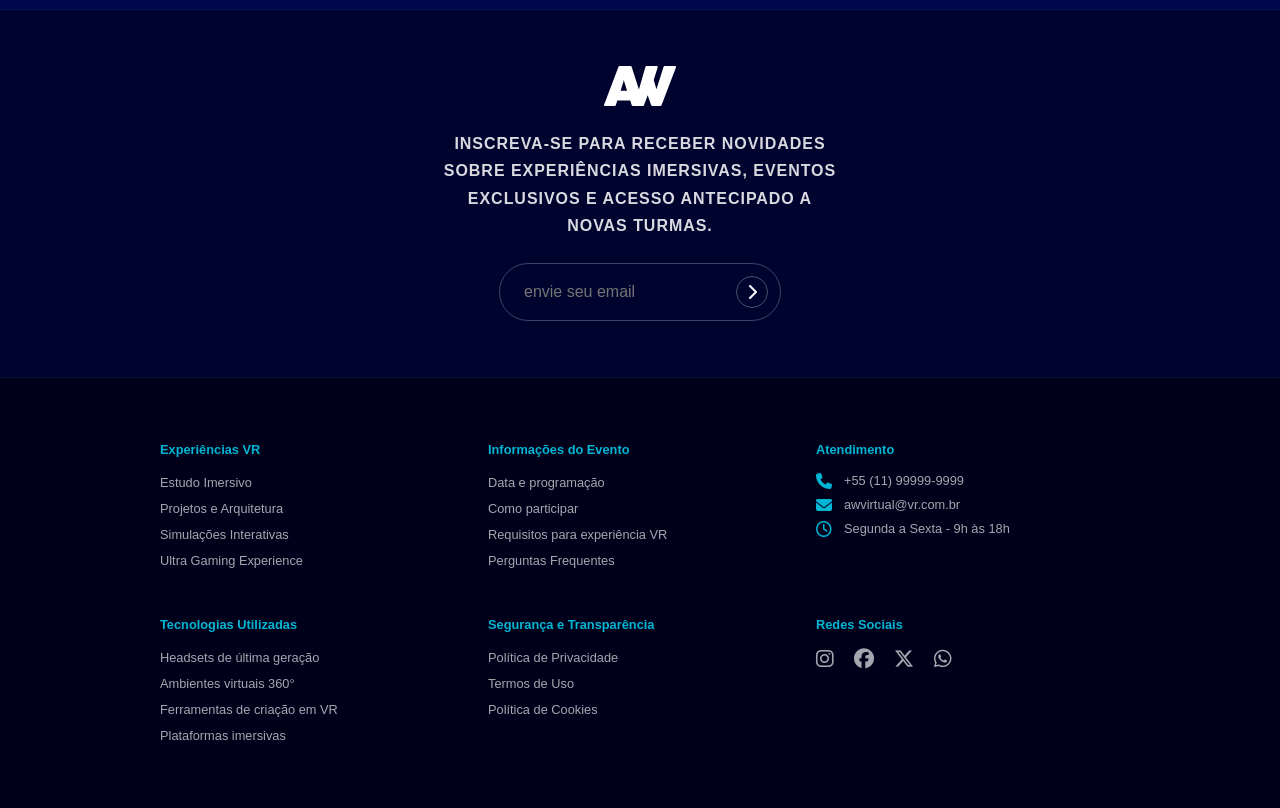
==== commit 6aad6484: "Update about.html" ====
--- a/pages/about.html
+++ b/pages/about.html
@@ -7,8 +7,8 @@
     <meta name="viewport" content="width=device-width, initial-scale=1.0">
     <link rel="stylesheet" href="../assets/css/fonts.css">
     <link rel="stylesheet" href="https://cdnjs.cloudflare.com/ajax/libs/font-awesome/6.5.0/css/all.min.css">
-    <link rel="stylesheet" href="css/style.css">
-    <link rel="stylesheet" href="css/about.css">
+    <link rel="stylesheet" href="../css/style.css">
+    <link rel="stylesheet" href="../css/about.css">
     <title>Aw - Sobre Nós | Realidade Virtual</title>
 </head>
 
--- a/css/style.css
+++ b/css/style.css
@@ -0,0 +1,1751 @@
+/* ==========================================================================
+   AW REALIDADE VIRTUAL — STYLE.CSS
+   Organização:
+   1. Tokens e reset
+   2. Base global e fundo
+   3. Header e navegação
+   4. Componentes globais
+   5. Seções da Home
+   6. Footer
+   7. Animações
+   8. Responsividade
+   ========================================================================== */
+
+/* ==========================================================================
+   1. TOKENS E RESET
+   ========================================================================== */
+
+:root {
+    --color-bg: #00001b;
+    --color-surface: #00064a;
+    --color-surface-transparent: rgba(0, 6, 74, 0.4);
+    --color-primary: #00b6d5;
+    --color-primary-hover: #00a8e1;
+    --color-text: #ffffff;
+    --color-text-muted: rgba(255, 255, 255, 0.7);
+    --color-border: rgba(0, 182, 213, 0.2);
+
+    --font-body: "Exo", sans-serif;
+    --font-heading: "Barlow", sans-serif;
+
+    --container-xl: 90rem;
+    --container-lg: 80rem;
+    --container-md: 60rem;
+
+    --radius-sm: 0.5rem;
+    --radius-md: 1rem;
+    --radius-lg: 1.5rem;
+    --radius-pill: 3rem;
+
+    --shadow-glow: 0 8px 30px rgba(0, 182, 213, 0.12);
+    --shadow-glow-strong: 0 12px 40px rgba(0, 182, 213, 0.14);
+
+    --transition-fast: 0.2s ease;
+    --transition-normal: 0.3s ease;
+}
+
+*,
+*::before,
+*::after {
+    box-sizing: border-box;
+    margin: 0;
+    padding: 0;
+}
+
+html {
+    scroll-behavior: smooth;
+}
+
+body {
+    position: relative;
+    min-width: 320px;
+    overflow-x: hidden;
+    background-color: var(--color-bg);
+    color: var(--color-text);
+    font-family: var(--font-body);
+}
+
+img {
+    display: block;
+    max-width: 100%;
+}
+
+a {
+    color: inherit;
+}
+
+button,
+input,
+textarea,
+select {
+    font: inherit;
+}
+
+button {
+    border: 0;
+    cursor: pointer;
+}
+
+/* ==========================================================================
+   2. FUNDO GLOBAL
+   ========================================================================== */
+
+body::before {
+    position: fixed;
+    inset: 0;
+    z-index: 0;
+    content: "";
+    pointer-events: none;
+    background-color: var(--color-bg);
+    background-image:
+        radial-gradient(ellipse at 18% 22%, rgba(0, 0, 24, 0.5) 0%, transparent 34%),
+        radial-gradient(ellipse at 82% 18%, rgba(0, 0, 22, 0.35) 0%, transparent 38%),
+        radial-gradient(ellipse at 76% 82%, rgba(0, 0, 31, 0.45) 0%, transparent 34%),
+        radial-gradient(ellipse at 24% 78%, rgba(0, 0, 27, 0.25) 0%, transparent 36%),
+        linear-gradient(135deg,
+            #00001b 0%,
+            #00001b 26%,
+            #020144 50%,
+            #00001b 74%,
+            #00001b 100%);
+    background-size: 220% 220%;
+    animation: global-liquid-move 20s ease infinite alternate;
+}
+
+body>header,
+body>main,
+body>footer {
+    position: relative;
+    z-index: 1;
+}
+
+/* ==========================================================================
+   3. HEADER E NAVEGAÇÃO
+   ========================================================================== */
+
+.site-header {
+    position: relative;
+    z-index: 10;
+    display: flex;
+    align-items: center;
+    justify-content: space-between;
+    max-width: var(--container-xl);
+    margin: 1.25rem clamp(1rem, 5vw, 5rem);
+    padding: 1rem 2rem;
+    overflow: visible;
+    border-radius: var(--radius-pill);
+    background-color: var(--color-surface);
+}
+
+.site-header__brand {
+    display: inline-flex;
+    flex-shrink: 0;
+    align-items: center;
+}
+
+.site-header__brand img,
+.site-header>img {
+    width: auto;
+    height: 1.5rem;
+}
+
+.site-nav {
+    display: block;
+}
+
+.nav-links {
+    display: flex;
+    align-items: center;
+    gap: 1.25rem;
+    list-style: none;
+}
+
+.nav-link-item {
+    display: inline-flex;
+    align-items: center;
+    gap: 0.4rem;
+    color: var(--color-text);
+    font-size: 0.8rem;
+    font-weight: 500;
+    line-height: 1;
+    letter-spacing: 0.05em;
+    text-decoration: none;
+    text-transform: uppercase;
+    transition: color var(--transition-fast);
+}
+
+.nav-link-item:hover,
+.nav-link-item.active {
+    color: var(--color-primary-hover);
+}
+
+.nav-login .nav-link-item {
+    padding: 0.35rem 0.7rem;
+    border-radius: 0.25rem;
+    color: rgba(255, 255, 255, 0.5);
+}
+
+.nav-login .nav-link-item:hover,
+.nav-login .nav-link-item.active {
+    color: var(--color-primary-hover);
+}
+
+/* ==========================================================================
+   4. MENU HAMBÚRGUER
+   ========================================================================== */
+
+.menu-toggle {
+    position: relative;
+    display: none;
+    flex: 0 0 2.5rem;
+    width: 2.5rem;
+    height: 2.5rem;
+    padding: 0;
+    border: 0;
+    border-radius: 0;
+    outline: none;
+    appearance: none;
+    -webkit-appearance: none;
+    background: transparent;
+    box-shadow: none;
+    color: var(--color-text);
+    cursor: pointer;
+}
+
+.menu-toggle:hover,
+.menu-toggle:active {
+    border: 0;
+    background: transparent;
+    box-shadow: none;
+}
+
+.menu-toggle:focus-visible {
+    outline: 2px solid var(--color-primary);
+    outline-offset: 3px;
+}
+
+.menu-toggle span {
+    position: absolute;
+    left: 50%;
+    width: 1.4rem;
+    height: 2px;
+    border-radius: 999px;
+    background-color: currentColor;
+    transform: translateX(-50%);
+    transition:
+        top var(--transition-normal),
+        transform var(--transition-normal),
+        opacity var(--transition-fast);
+}
+
+.menu-toggle span:nth-child(1) {
+    top: 0.7rem;
+}
+
+.menu-toggle span:nth-child(2) {
+    top: 1.15rem;
+}
+
+.menu-toggle span:nth-child(3) {
+    top: 1.6rem;
+}
+
+.menu-toggle.is-open span:nth-child(1) {
+    top: 1.15rem;
+    transform: translateX(-50%) rotate(45deg);
+}
+
+.menu-toggle.is-open span:nth-child(2) {
+    opacity: 0;
+}
+
+.menu-toggle.is-open span:nth-child(3) {
+    top: 1.15rem;
+    transform: translateX(-50%) rotate(-45deg);
+}
+
+/* ==========================================================================
+   5. COMPONENTES GLOBAIS
+   ========================================================================== */
+
+.section-header {
+    display: flex;
+    flex-direction: column;
+    align-items: center;
+    gap: 1rem;
+    max-width: 40rem;
+    text-align: center;
+}
+
+.section-title {
+    color: var(--color-text);
+    font-family: var(--font-heading);
+    font-size: clamp(2.25rem, 3vw, 3rem);
+    font-weight: 800;
+    line-height: 1.1;
+    letter-spacing: -0.02em;
+    text-transform: uppercase;
+}
+
+.section-subtitle {
+    max-width: 42rem;
+    color: var(--color-text);
+    font-size: clamp(1rem, 1.2vw, 1.5rem);
+    font-weight: 200;
+    line-height: 1.35;
+    opacity: 0.75;
+}
+
+.button-primary,
+.hero_button,
+.contact_form-submit {
+    display: inline-flex;
+    align-items: center;
+    justify-content: center;
+    padding: 0.8rem 1.5rem;
+    border-radius: var(--radius-pill);
+    background: linear-gradient(90deg, #7138e8, var(--color-primary));
+    color: var(--color-text);
+    font-weight: 700;
+    text-decoration: none;
+    transition: transform var(--transition-fast), box-shadow var(--transition-fast);
+}
+
+.button-primary:hover,
+.hero_button:hover,
+.contact_form-submit:hover {
+    box-shadow: var(--shadow-glow);
+    transform: translateY(-0.12rem);
+}
+
+.hero_button--outline {
+    border: 1px solid var(--color-primary);
+    background: transparent;
+}
+
+.hero_button--outline:hover {
+    background: rgba(0, 182, 213, 0.06);
+}
+
+/* ==========================================================================
+   6. HERO
+   ========================================================================== */
+
+.hero {
+    display: flex;
+    align-items: center;
+    justify-content: space-between;
+    gap: 1rem;
+    max-width: var(--container-lg);
+    margin: 0 auto;
+    padding: 2rem clamp(1rem, 5vw, 5rem);
+}
+
+.hero_content {
+    display: flex;
+    flex: 0 0 32rem;
+    flex-direction: column;
+    align-items: flex-start;
+    gap: 1.5rem;
+}
+
+.hero_title {
+    margin: 0.25rem 0;
+    font-family: var(--font-heading);
+    font-size: clamp(2rem, 6vw, 4rem);
+    font-weight: 800;
+    line-height: 0.98;
+    text-transform: uppercase;
+}
+
+.hero_subtitle {
+    max-width: 30rem;
+    color: var(--color-text);
+    font-size: clamp(1.125rem, 1vw + 0.75rem, 1.5rem);
+    font-weight: 200;
+    line-height: 1.3;
+    text-transform: uppercase;
+}
+
+.hero_cta-group {
+    display: flex;
+    align-items: center;
+    gap: 1rem;
+    padding: 1rem 0;
+}
+
+.hero_media {
+    display: flex;
+    flex: 1;
+    align-items: center;
+    justify-content: flex-end;
+    transform-origin: center;
+    animation: hero-pulse 6s ease-in-out infinite;
+}
+
+.hero_media img {
+    width: min(100%, 32rem);
+    height: auto;
+    transition: transform var(--transition-normal);
+}
+
+.hero_media:hover img {
+    transform: translateY(-0.18rem) scale(1.035);
+}
+
+/* ==========================================================================
+   7. PARCEIROS
+   ========================================================================== */
+
+.partners {
+    margin: 2rem auto;
+    padding: 1.5rem clamp(1rem, 5vw, 5rem);
+    overflow: hidden;
+    background-color: var(--color-surface);
+}
+
+.partners_track {
+    display: flex;
+    width: max-content;
+    animation: partners-scroll 24s linear infinite;
+}
+
+.partners_list {
+    display: flex;
+    flex: 0 0 auto;
+    flex-wrap: nowrap;
+    align-items: center;
+    gap: clamp(1.5rem, 2vw, 3rem);
+    list-style: none;
+}
+
+.partners_item {
+    display: flex;
+    flex: 0 0 8rem;
+    align-items: center;
+    justify-content: center;
+    padding-inline: 1.5rem;
+}
+
+.partners_item img {
+    max-width: 11rem;
+    height: 1.8rem;
+    object-fit: contain;
+    filter: grayscale(100%) brightness(2);
+    opacity: 0.6;
+    transition: opacity var(--transition-fast), filter var(--transition-fast);
+}
+
+.partners_item img:hover {
+    filter: grayscale(0%) brightness(1);
+    opacity: 1;
+}
+
+/* ==========================================================================
+   8. PILARES
+   ========================================================================== */
+
+.pillars {
+    display: flex;
+    flex-direction: column;
+    align-items: center;
+    gap: 4rem;
+    max-width: var(--container-lg);
+    margin: 4rem auto;
+    padding: 2rem clamp(1rem, 5vw, 5rem);
+}
+
+.pillars_header {
+    display: flex;
+    flex-direction: column;
+    align-items: center;
+    gap: 1rem;
+    max-width: 40rem;
+    text-align: center;
+}
+
+.pillars_title,
+.projects_title {
+    color: var(--color-text);
+    font-family: var(--font-heading);
+    font-size: clamp(2.5rem, 3vw, 3rem);
+    font-weight: 800;
+    line-height: 1.1;
+    letter-spacing: -0.02em;
+    text-transform: uppercase;
+}
+
+.pillars_subtitle,
+.projects_subtitle {
+    max-width: 42rem;
+    color: var(--color-text);
+    font-size: clamp(1.125rem, 1.2vw, 1.5rem);
+    font-weight: 200;
+    line-height: 1.3;
+    opacity: 0.75;
+}
+
+.pillars_list {
+    display: flex;
+    align-items: stretch;
+    justify-content: center;
+    gap: 2rem;
+    width: 100%;
+    list-style: none;
+}
+
+.pillars_card {
+    display: flex;
+    flex: 1;
+    flex-direction: column;
+    align-items: center;
+    gap: 1rem;
+    max-width: 19rem;
+    padding: 2rem;
+    border: 1px solid var(--color-border);
+    border-radius: var(--radius-md);
+    background-color: var(--color-surface);
+    opacity: 0;
+    transform: translateY(1.5rem) scale(0.92);
+    transition:
+        border-color 0.6s ease,
+        box-shadow var(--transition-fast),
+        opacity 0.6s ease,
+        transform 0.6s ease;
+}
+
+.pillars_card.is-visible {
+    opacity: 1;
+    transform: translateY(0) scale(1);
+}
+
+.pillars_card:hover {
+    border-color: var(--color-primary);
+    box-shadow: var(--shadow-glow);
+    transform: translateY(-0.25rem) scale(1.02);
+}
+
+.pillars_card img {
+    width: 4rem;
+    height: 4rem;
+    object-fit: contain;
+}
+
+.pillars_card-title {
+    padding-top: 1rem;
+    color: var(--color-text);
+    font-family: var(--font-heading);
+    font-size: clamp(1rem, 1vw + 0.25rem, 1.5rem);
+    font-weight: 700;
+    line-height: 1.2;
+    letter-spacing: -0.01em;
+    text-align: center;
+    text-transform: uppercase;
+}
+
+.pillars_card-text {
+    color: var(--color-text);
+    font-size: clamp(0.875rem, 0.8vw + 0.25rem, 1.125rem);
+    font-weight: 200;
+    line-height: 1.4;
+    opacity: 0.75;
+    text-align: center;
+}
+
+/* ==========================================================================
+   9. SOBRE E ACCORDION
+   ========================================================================== */
+
+#about {
+    background-color: var(--color-surface);
+}
+
+.about {
+    display: flex;
+    align-items: flex-start;
+    justify-content: space-between;
+    gap: 3rem;
+    max-width: 90rem;
+    min-height: 45rem;
+    margin: 0 auto;
+    padding: 6.5rem clamp(1rem, 5vw, 5rem);
+}
+
+.about_media {
+    display: flex;
+    flex: 1;
+    align-items: center;
+    justify-content: flex-start;
+    animation: hero-pulse 6s ease-in-out infinite;
+}
+
+.about_media img {
+    width: 100%;
+    max-width: 32rem;
+    border-radius: var(--radius-md);
+    object-fit: contain;
+    transition: transform var(--transition-normal);
+    border-radius: 1rem;
+    -webkit-mask-image: linear-gradient(to bottom, rgba(0, 0, 0, 1) 0%, rgba(0, 0, 0, 1) 95%, rgba(0, 0, 0, 0.2) 100%);
+    mask-image: linear-gradient(to bottom, rgba(0, 0, 0, 1) 0%, rgba(0, 0, 0, 1) 60%, rgba(0, 0, 0, 0) 100%);
+}
+
+.about_media img:hover {
+    transform: translateY(-0.12rem) scale(1.02);
+}
+
+.about_content {
+    display: flex;
+    flex: 1;
+    flex-direction: column;
+    align-self: flex-start;
+    gap: 3rem;
+    max-width: 35rem;
+}
+
+.about_header {
+    display: flex;
+    flex-direction: column;
+    gap: 1rem;
+}
+
+.about_title {
+    color: var(--color-text);
+    font-family: var(--font-heading);
+    font-size: 2rem;
+    font-weight: 600;
+    line-height: 1.15;
+    letter-spacing: -0.02em;
+    text-transform: uppercase;
+}
+
+.about_subtile {
+    color: var(--color-primary-hover);
+    font-size: clamp(1.125rem, 1.2vw, 1.5rem);
+    font-weight: 300;
+    line-height: 1.2;
+    overflow-wrap: anywhere;
+}
+
+.accordion_content {
+    display: flex;
+    flex-direction: column;
+    gap: 0.5rem;
+    list-style: none;
+}
+
+.about_accordion-item {
+    position: relative;
+    min-height: 3rem;
+    padding: 0 1.5rem;
+    border: 1px solid rgba(0, 182, 213, 0.15);
+    border-radius: var(--radius-sm);
+    transition: border-color var(--transition-fast), box-shadow var(--transition-fast);
+}
+
+.about_accordion-item:hover,
+.about_accordion-item:has([aria-expanded="true"]) {
+    border-color: rgba(0, 182, 213, 0.45);
+    box-shadow: var(--shadow-glow);
+}
+
+.about_accordion_trigger {
+    display: flex;
+    align-items: center;
+    justify-content: space-between;
+    width: 100%;
+    gap: 1rem;
+    padding: 1rem 0;
+    border: 0;
+    background: transparent;
+    color: var(--color-text);
+    font-family: var(--font-body);
+    font-size: 0.8rem;
+    font-weight: 600;
+    letter-spacing: 0.02em;
+    line-height: 1.4;
+    text-align: left;
+    text-transform: uppercase;
+}
+
+.about_accordion-icon,
+.faq_icon {
+    position: relative;
+    display: inline-block;
+    flex-shrink: 0;
+    width: 0.875rem;
+    height: 0.875rem;
+    margin-left: auto;
+}
+
+.about_accordion-icon::after,
+.faq_icon::after {
+    position: absolute;
+    top: 50%;
+    left: 50%;
+    width: 0.75rem;
+    height: 0.75rem;
+    border-right: 3px solid var(--color-primary);
+    border-bottom: 3px solid var(--color-primary);
+    content: "";
+    transform: translate(-50%, -65%) rotate(45deg);
+    transition: transform var(--transition-normal);
+}
+
+.about_accordion_trigger[aria-expanded="true"] .about_accordion-icon::after {
+    transform: translate(-50%, -35%) rotate(-135deg);
+}
+
+.about_accordion-wrapper {
+    display: grid;
+    grid-template-rows: 0fr;
+    transition: grid-template-rows 0.35s ease;
+}
+
+.about_accordion-item:has([aria-expanded="true"]) .about_accordion-wrapper {
+    grid-template-rows: 1fr;
+}
+
+.about_accordion-answer {
+    overflow: hidden;
+    opacity: 0;
+    transform: translateY(-0.375rem);
+
+}
+
+.about_accordion-item:has([aria-expanded="true"]) .about_accordion-answer {
+    opacity: 1;
+    transform: translateY(0);
+}
+
+.about_accordion-answer>p {
+    padding: 0.5rem 0 1rem;
+    color: var(--color-text);
+    font-size: 0.875rem;
+    font-weight: 200;
+    line-height: 1.4;
+    opacity: 0.7;
+}
+
+/* ==========================================================================
+   10. PROJETOS
+   ========================================================================== */
+
+.projects {
+    display: flex;
+    flex-direction: column;
+    align-items: center;
+    gap: 3rem;
+    max-width: var(--container-xl);
+    margin: 0 auto;
+    padding: 6rem clamp(1rem, 5vw, 5rem);
+}
+
+.projects_header {
+    display: flex;
+    flex-direction: column;
+    align-items: center;
+    gap: 1rem;
+    max-width: 40rem;
+    text-align: center;
+}
+
+.projects_filters {
+    display: flex;
+    align-items: center;
+    gap: 0.5rem;
+    border: 1px solid rgba(0, 182, 213, 0.15);
+    border-radius: 1.25rem;
+}
+
+.projects_filter-button {
+    padding: 0.5rem 1rem;
+    border: 0;
+    border-radius: 1.25rem;
+    background: transparent;
+    color: var(--color-text);
+    cursor: pointer;
+    font-family: var(--font-body);
+    font-size: 0.8rem;
+    font-weight: 500;
+    opacity: 0.5;
+    transition:
+        color var(--transition-fast),
+        background-color var(--transition-fast),
+        opacity var(--transition-fast);
+}
+
+.projects_filter-button:hover,
+.projects_filter-active {
+    background-color: rgba(0, 168, 225, 0.1);
+    color: var(--color-primary-hover);
+    opacity: 1;
+}
+
+.projects_gallery {
+    width: 100%;
+}
+
+.projects_list {
+    display: flex;
+    flex-wrap: wrap;
+    justify-content: center;
+    gap: 1.5rem;
+    list-style: none;
+}
+
+.projects_card-item {
+    display: flex;
+    flex-direction: column;
+    width: 16rem;
+    height: 22rem;
+    overflow: hidden;
+    border: 1px solid rgba(0, 182, 213, 0.15);
+    border-radius: var(--radius-md);
+    background-color: var(--color-surface);
+    transition:
+        border-color var(--transition-fast),
+        box-shadow var(--transition-fast),
+        transform var(--transition-fast);
+}
+
+.projects_card-item[hidden] {
+    display: none;
+}
+
+.projects_card-item:hover {
+    border-color: var(--color-primary);
+    box-shadow: var(--shadow-glow);
+    transform: translateY(-0.25rem);
+}
+
+.projects_card-thumb {
+    position: relative;
+    width: 100%;
+    height: 17.5rem;
+    overflow: hidden;
+}
+
+.projects_card-thumb img {
+    width: 100%;
+    height: 100%;
+    object-fit: cover;
+    transition: transform var(--transition-normal);
+}
+
+.projects_card-item:hover .projects_card-thumb img {
+    transform: scale(1.05);
+}
+
+.projects_card-badge {
+    position: absolute;
+    top: 0.75rem;
+    right: 0.75rem;
+    padding: 0.25rem 0.5rem;
+    border-radius: 0.25rem;
+    background-color: rgba(0, 0, 0, 0.2);
+    color: var(--color-primary);
+    font-size: 0.75rem;
+    font-weight: 600;
+    letter-spacing: 0.06em;
+    text-transform: uppercase;
+    backdrop-filter: blur(4px);
+}
+
+.projects_card-info {
+    display: flex;
+    flex-direction: column;
+    gap: 0.5rem;
+    padding: 1rem;
+}
+
+.projects_card-title {
+    color: var(--color-text);
+    font-family: var(--font-heading);
+    font-size: 0.875rem;
+    font-weight: 600;
+    letter-spacing: -0.01em;
+    line-height: 1.2;
+    text-transform: uppercase;
+}
+
+.projects_card-author {
+    margin-top: -0.25rem;
+    color: var(--color-text);
+    font-size: 0.8rem;
+    opacity: 0.5;
+}
+
+.projects_card-stats {
+    display: flex;
+    align-items: center;
+    gap: 1rem;
+    margin-top: 0.5rem;
+}
+
+.projects_card-stats span {
+    color: var(--color-primary);
+    font-size: 0.8rem;
+    font-weight: 500;
+}
+
+/* ==========================================================================
+   11. CTA
+   ========================================================================== */
+
+#cta {
+    padding-bottom: 3rem;
+}
+
+.cta {
+    position: relative;
+    display: flex;
+    align-items: center;
+    max-width: var(--container-lg);
+    min-height: 26rem;
+    margin: 0 auto 6rem;
+    padding: 4rem clamp(1rem, 5vw, 5rem);
+    overflow: hidden;
+    border: 1px solid rgba(0, 182, 213, 0.25);
+    border-radius: var(--radius-lg);
+    background-color: var(--color-surface);
+    transition: border-color var(--transition-fast), box-shadow var(--transition-fast);
+}
+
+.cta:hover {
+    border-color: var(--color-primary);
+    box-shadow: var(--shadow-glow-strong);
+}
+
+.cta_content {
+    position: relative;
+    z-index: 1;
+    display: flex;
+    flex-direction: column;
+    gap: 3rem;
+    width: 50%;
+    max-width: 40rem;
+}
+
+.cta_header {
+    display: flex;
+    flex-direction: column;
+    gap: 1rem;
+}
+
+.cta_title,
+.contact_title,
+.faq_title {
+    color: var(--color-primary);
+    font-family: var(--font-heading);
+    font-size: clamp(2.25rem, 2.5vw, 2.5rem);
+    font-weight: 800;
+    line-height: 1.15;
+    letter-spacing: -0.02em;
+    text-transform: uppercase;
+}
+
+.cta_subtitle,
+.contact_subtitle {
+    max-width: 30rem;
+    color: var(--color-text);
+    font-size: clamp(1.125rem, 1.2vw, 1.5rem);
+    font-weight: 200;
+    line-height: 1.3;
+    opacity: 0.75;
+}
+
+.cta_stats {
+    display: flex;
+    flex-wrap: wrap;
+    align-items: flex-start;
+    gap: 0.75rem;
+    list-style: none;
+}
+
+.cta_stat {
+    display: flex;
+    flex-direction: column;
+    justify-content: center;
+    width: 6rem;
+    padding: 1rem;
+    border: 1px solid rgba(0, 182, 213, 0.25);
+    border-radius: 0.75rem;
+    gap: 0.3rem;
+}
+
+.cta_stat-value {
+    color: var(--color-text);
+    font-family: var(--font-heading);
+    font-size: clamp(1.25rem, 2vw, 2rem);
+    font-weight: 700;
+    line-height: 1;
+    letter-spacing: -0.02em;
+    white-space: nowrap;
+}
+
+.cta_stat-label {
+    color: var(--color-text);
+    font-size: 0.7rem;
+    line-height: 1.4;
+    opacity: 0.6;
+}
+
+.cta_media {
+    position: absolute;
+    top: 0;
+    right: 0;
+    width: 55%;
+    height: 100%;
+}
+
+.cta_media img {
+    width: 100%;
+    height: 100%;
+    object-fit: cover;
+    object-position: center top;
+}
+
+.cta_media::after {
+    position: absolute;
+    inset: 0 auto 0 0;
+    width: 60%;
+    height: 100%;
+    content: "";
+    background: linear-gradient(to right, var(--color-surface) 0%, transparent 100%);
+}
+
+/* ==========================================================================
+   12. CONTATO
+   ========================================================================== */
+
+.contact {
+    display: flex;
+    align-items: flex-start;
+    justify-content: space-between;
+    gap: 6rem;
+    max-width: 95rem;
+    margin: 0 auto;
+    padding: 6rem clamp(1rem, 8vw, 9rem);
+    background-color: var(--color-surface);
+}
+
+.contact_info {
+    display: flex;
+    flex: 0 0 19rem;
+    flex-direction: column;
+    gap: 6rem;
+}
+
+.contact_header {
+    display: flex;
+    flex-direction: column;
+    gap: 0.75rem;
+}
+
+.contact_subtitle {
+    max-width: 18ch;
+    letter-spacing: 0.06em;
+    text-transform: uppercase;
+}
+
+.contact_details {
+    display: flex;
+    flex-direction: column;
+    gap: 2rem;
+    list-style: none;
+}
+
+.contact_details-item {
+    display: flex;
+    align-items: center;
+    gap: 0.5rem;
+    color: var(--color-text);
+    font-size: 1rem;
+    line-height: 1.5;
+    opacity: 0.85;
+}
+
+.contact_details-item a {
+    text-decoration: none;
+}
+
+.contact_details-item i {
+    flex-shrink: 0;
+    color: var(--color-primary);
+}
+
+.contact_form {
+    display: flex;
+    flex: 1;
+    flex-direction: column;
+    gap: 1rem;
+    max-width: 40rem;
+}
+
+.contact_form-row {
+    display: grid;
+    grid-template-columns: repeat(2, 1fr);
+    gap: 1rem;
+}
+
+.contact_form-group {
+    display: flex;
+    flex-direction: column;
+    gap: 0.5rem;
+}
+
+.contact_form-group label,
+.contact_form-privacy label {
+    color: var(--color-text);
+    font-size: 0.75rem;
+    line-height: 1.5;
+    opacity: 0.6;
+}
+
+.contact_form-group input,
+.contact_form-group textarea {
+    width: 100%;
+    padding: 0.75rem 1rem;
+    border: 1px solid var(--color-border);
+    border-radius: var(--radius-sm);
+    outline: none;
+    background-color: var(--color-surface);
+    color: var(--color-text);
+    font-family: var(--font-body);
+    font-size: 0.8rem;
+    transition: border-color var(--transition-fast), box-shadow var(--transition-fast);
+}
+
+.contact_form-group input:focus,
+.contact_form-group textarea:focus {
+    border-color: var(--color-primary);
+    box-shadow: 0 0 0 3px rgba(0, 182, 213, 0.12);
+}
+
+.contact_form-group textarea {
+    min-height: 7.5rem;
+    resize: vertical;
+}
+
+.contact_form-privacy {
+    display: flex;
+    align-items: flex-start;
+    gap: 0.75rem;
+}
+
+.contact_form-privacy input[type="checkbox"] {
+    width: 1rem;
+    height: 1rem;
+    margin-top: 0.125rem;
+    accent-color: var(--color-primary);
+}
+
+/* ==========================================================================
+   13. FAQ
+   ========================================================================== */
+
+.faq {
+    max-width: var(--container-lg);
+    margin: 1rem auto;
+    padding: 4rem clamp(1rem, 5vw, 5rem);
+}
+
+.faq_header {
+    display: flex;
+    flex-direction: column;
+    align-items: center;
+    gap: 1rem;
+    margin-bottom: 4rem;
+    text-align: center;
+}
+
+.faq_subtitle {
+    max-width: 60ch;
+    color: var(--color-text);
+    font-size: 0.8rem;
+    font-weight: 500;
+    letter-spacing: 0.08em;
+    line-height: 1.6;
+    opacity: 0.6;
+    text-transform: uppercase;
+}
+
+.faq_grid {
+    display: flex;
+    align-items: flex-start;
+    gap: 1rem;
+}
+
+.faq_col {
+    display: flex;
+    flex: 1;
+    flex-direction: column;
+    gap: 1rem;
+}
+
+.faq_item {
+    padding: 0 1.5rem;
+    border: 1px solid rgba(0, 182, 213, 0.15);
+    border-radius: var(--radius-sm);
+    background-color: var(--color-surface-transparent);
+    transition: border-color var(--transition-fast), box-shadow var(--transition-fast);
+}
+
+.faq_item:hover,
+.faq_item[open] {
+    border-color: rgba(0, 182, 213, 0.45);
+    box-shadow: var(--shadow-glow);
+}
+
+.faq_question {
+    display: flex;
+    align-items: center;
+    justify-content: space-between;
+    gap: 1rem;
+    padding: 1.3rem 0;
+    color: var(--color-text);
+    cursor: pointer;
+    font-size: 0.8rem;
+    font-weight: 600;
+    letter-spacing: 0.05em;
+    line-height: 1.4;
+    list-style: none;
+    text-transform: uppercase;
+}
+
+.faq_question::-webkit-details-marker {
+    display: none;
+}
+
+.faq_item[open] .faq_icon::after {
+    transform: translate(-50%, -35%) rotate(-135deg);
+}
+
+.faq_answer>p {
+    margin: 0;
+    padding: 1rem 0 1.25rem;
+    border-top: 1px solid rgba(0, 182, 213, 0.1);
+    color: var(--color-text);
+    font-size: 0.8rem;
+    line-height: 1.7;
+    opacity: 0.7;
+}
+
+/* ==========================================================================
+   14. NEWSLETTER E FOOTER
+   ========================================================================== */
+
+.newsletter {
+    width: 100%;
+    margin: 0 auto;
+    padding: 3.5rem clamp(1rem, 5vw, 5rem);
+    background-color: rgba(0, 5, 58, 0.65);
+}
+
+.newsletter_content {
+    display: flex;
+    flex-direction: column;
+    align-items: center;
+    gap: 1.5rem;
+    text-align: center;
+}
+
+.newsletter_logo {
+    width: 4.5rem;
+}
+
+.newsletter_text {
+    max-width: 46ch;
+    color: var(--color-text);
+    font-size: 1rem;
+    font-weight: 600;
+    letter-spacing: 0.06em;
+    line-height: 1.7;
+    opacity: 0.85;
+    text-transform: uppercase;
+}
+
+.newsletter_field {
+    display: flex;
+    align-items: center;
+    gap: 0.75rem;
+    min-width: min(100%, 22rem);
+    padding: 0.75rem 0.75rem 0.75rem 1.5rem;
+    border: 1px solid rgba(255, 255, 255, 0.25);
+    border-radius: 2.25rem;
+}
+
+.newsletter_input {
+    flex: 1;
+    border: 0;
+    outline: none;
+    background: transparent;
+    color: var(--color-text);
+}
+
+.newsletter_submit {
+    display: inline-flex;
+    align-items: center;
+    justify-content: center;
+    width: 2rem;
+    height: 2rem;
+    border: 1px solid rgba(255, 255, 255, 0.3);
+    border-radius: 50%;
+    background: transparent;
+    color: var(--color-text);
+    transition: background-color var(--transition-fast), border-color var(--transition-fast);
+}
+
+.newsletter_submit:hover {
+    border-color: var(--color-primary);
+    background-color: var(--color-primary);
+}
+
+.footer {
+    max-width: var(--container-xl);
+    margin: 0 auto;
+    padding: 4rem clamp(1rem, 5vw, 5rem);
+    border-top: 1px solid rgba(0, 182, 213, 0.1);
+}
+
+.footer_grid {
+    display: grid;
+    grid-template-columns: repeat(3, 1fr);
+    gap: 3rem 1.5rem;
+    max-width: var(--container-md);
+    margin: 0 auto;
+}
+
+.footer_col-title {
+    margin-bottom: 1rem;
+    color: var(--color-primary);
+    font-size: 0.8rem;
+    font-weight: 600;
+}
+
+.footer_col-links {
+    display: flex;
+    flex-direction: column;
+    gap: 0.5rem;
+    list-style: none;
+}
+
+.footer_col-links a,
+.footer_col-links span {
+    color: var(--color-text);
+    font-size: 0.8rem;
+    opacity: 0.65;
+    text-decoration: none;
+    transition: color var(--transition-fast), opacity var(--transition-fast);
+}
+
+.footer_col-links a:hover {
+    color: var(--color-primary);
+    opacity: 1;
+}
+
+.footer_col-links--contact li {
+    display: flex;
+    align-items: center;
+    gap: 0.75rem;
+}
+
+.footer_col-links--contact i {
+    color: var(--color-primary);
+}
+
+.footer_social {
+    display: flex;
+    gap: 1.25rem;
+}
+
+.footer_social a {
+    color: var(--color-text);
+    font-size: 1.25rem;
+    opacity: 0.65;
+    text-decoration: none;
+    transition: color var(--transition-fast), opacity var(--transition-fast);
+}
+
+.footer_social a:hover {
+    color: var(--color-primary);
+    opacity: 1;
+}
+
+/* ==========================================================================
+   15. ANIMAÇÕES
+   ========================================================================== */
+
+@keyframes global-liquid-move {
+    0% {
+        background-position: 0% 50%;
+        background-size: 220% 220%;
+    }
+
+    50% {
+        background-position: 100% 50%;
+        background-size: 260% 260%;
+    }
+
+    100% {
+        background-position: 50% 100%;
+        background-size: 220% 220%;
+    }
+}
+
+@keyframes hero-pulse {
+
+    0%,
+    100% {
+        transform: translateY(0) scale(1);
+    }
+
+    50% {
+        transform: translateY(-0.35rem) scale(1.015);
+    }
+}
+
+@keyframes partners-scroll {
+    from {
+        transform: translateX(0);
+    }
+
+    to {
+        transform: translateX(-50%);
+    }
+}
+
+[data-animate] {
+    transition: opacity 0.6s ease, transform 0.6s ease;
+}
+
+[data-animate="up"] {
+    opacity: 0;
+    transform: translateY(2rem);
+}
+
+[data-animate="down"] {
+    opacity: 0;
+    transform: translateY(-2rem);
+}
+
+[data-animate="left"] {
+    opacity: 0;
+    transform: translateX(-2rem);
+}
+
+[data-animate="right"] {
+    opacity: 0;
+    transform: translateX(2rem);
+}
+
+[data-animate="fade"] {
+    opacity: 0;
+}
+
+[data-animate].is-visible {
+    opacity: 1;
+    transform: translate(0);
+}
+
+/* ==========================================================================
+   16. RESPONSIVIDADE
+   ========================================================================== */
+
+@media (max-width: 1024px) {
+    .site-header {
+        margin: 1rem clamp(0.75rem, 3vw, 2rem);
+        border-radius: 2rem;
+    }
+
+    .hero {
+        flex-direction: column;
+        gap: 2.5rem;
+        padding: 3rem clamp(1rem, 5vw, 3rem);
+        text-align: center;
+    }
+
+    .hero_content {
+        flex: unset;
+        align-items: center;
+        max-width: 100%;
+    }
+
+    .hero_media {
+        justify-content: center;
+        width: 100%;
+    }
+
+    .hero_media img {
+        width: min(100%, 26rem);
+    }
+
+    .pillars_list {
+        flex-wrap: wrap;
+        gap: 1.5rem;
+    }
+
+    .pillars_card {
+        flex: 0 0 45%;
+        max-width: 45%;
+    }
+
+    .about {
+        flex-direction: column;
+        min-height: auto;
+        gap: 2rem;
+        padding: 4rem clamp(1rem, 5vw, 3rem);
+    }
+
+    .about_media {
+        justify-content: center;
+    }
+
+    .about_content {
+        max-width: 100%;
+    }
+
+    .cta {
+        margin-right: 2rem;
+        margin-left: 2rem;
+    }
+
+    .contact {
+        gap: 3rem;
+        padding: 5rem 3rem;
+    }
+
+    .contact_info {
+        flex-basis: 16rem;
+        gap: 4rem;
+    }
+
+    .footer_grid {
+        grid-template-columns: repeat(2, 1fr);
+    }
+}
+
+@media (max-width: 768px) {
+    /* Header e menu mobile */
+
+    .site-header {
+        padding: 0.75rem 1.25rem;
+        margin: 0.75rem 1rem;
+        border-radius: var(--radius-lg);
+    }
+
+    .site-header__brand img,
+    .site-header>img {
+        height: 1.25rem;
+    }
+
+    /* O botão aparece até 768px */
+    .menu-toggle {
+        display: inline-flex;
+        align-items: center;
+        justify-content: center;
+    }
+
+    /* Menu fechado até o JavaScript adicionar .is-open */
+    .site-nav {
+        position: absolute;
+        top: calc(100% + 0.75rem);
+        right: 0;
+        left: 0;
+        display: none;
+        padding: 1rem;
+        border: 1px solid var(--color-border);
+        border-radius: var(--radius-md);
+        background: rgba(0, 6, 74, 0.97);
+        box-shadow: 0 18px 35px rgba(0, 0, 0, 0.22);
+    }
+
+    /* Menu aberto */
+    .site-nav.is-open {
+        display: block;
+    }
+
+    /* Lista de links centralizada */
+    .nav-links {
+        flex-direction: column;
+        align-items: center;
+        gap: 0.75rem;
+        width: 100%;
+    }
+
+    /* Cada item ocupa a largura total disponível */
+    .nav-links li {
+        width: 100%;
+    }
+
+    /* Link ocupa toda a linha e centraliza ícone/texto */
+    .nav-link-item {
+        display: inline-flex;
+        justify-content: center;
+        width: 100%;
+        font-size: 0.75rem;
+        letter-spacing: 0.02em;
+        text-align: center;
+    }
+
+    .hero_cta-group {
+        flex-direction: column;
+    }
+
+    .pillars_list {
+        flex-direction: column;
+        align-items: center;
+        padding: 0 1rem;
+    }
+
+    .pillars_card {
+        width: 100%;
+        max-width: 26rem;
+        min-height: 18rem;
+    }
+
+    .about_media {
+        justify-content: center;
+    }
+
+    .faq_grid {
+        flex-direction: column;
+    }
+
+    .cta {
+        flex-direction: column;
+        margin: 0 1rem 3rem;
+        padding: 2.5rem 1.5rem;
+    }
+
+    .cta_content {
+        width: 100%;
+        max-width: 100%;
+    }
+
+    .cta_media {
+        position: relative;
+        width: 100%;
+        height: 14rem;
+        margin-top: 1.5rem;
+    }
+
+    .cta_media::after {
+        width: 100%;
+        height: 50%;
+        background: linear-gradient(to bottom,
+                var(--color-surface) 0%,
+                transparent 100%);
+    }
+
+    .contact {
+        flex-direction: column;
+        padding: 3rem 1.5rem;
+    }
+
+    .contact_info {
+        flex-basis: auto;
+        gap: 3rem;
+    }
+
+    .footer_grid {
+        grid-template-columns: repeat(2, 1fr);
+    }
+}
+
+@media (max-width: 480px) {
+    .site-header {
+        padding: 0.75rem 1rem;
+        border-radius: var(--radius-md);
+    }
+
+    .hero {
+        padding: 2rem 1rem;
+    }
+
+    .hero_title {
+        font-size: clamp(1.75rem, 8vw, 2.5rem);
+    }
+
+    .hero_subtitle {
+        font-size: 0.95rem;
+    }
+
+    .partners_item {
+        flex-basis: 8rem;
+    }
+
+    .pillars_list {
+        padding: 0 0.75rem;
+    }
+
+    .pillars_card {
+        min-height: 16.5rem;
+    }
+
+    .about {
+        padding: 2rem 1rem;
+    }
+
+    .about_media {
+        justify-content: center;
+    }
+
+    .cta {
+        margin: 0 0.75rem 2rem;
+    }
+
+    .cta_stats {
+        flex-direction: column;
+    }
+
+    .cta_stat {
+        width: 100%;
+    }
+
+    .contact {
+        padding: 2rem 1rem;
+    }
+
+    .contact_form-row {
+        grid-template-columns: 1fr;
+    }
+
+    .newsletter {
+        padding: 2.5rem 1rem;
+    }
+
+    .newsletter_field {
+        min-width: 100%;
+    }
+
+    .footer {
+        padding: 3rem 1rem;
+    }
+
+    .footer_grid {
+        grid-template-columns: 1fr;
+    }
+}
+
+/* ==========================================================================
+   17. ACESSIBILIDADE — REDUÇÃO DE MOVIMENTO
+   ========================================================================== */
+
+@media (prefers-reduced-motion: reduce) {
+
+    *,
+    *::before,
+    *::after {
+        scroll-behavior: auto !important;
+        transition-duration: 0.01ms !important;
+        animation-duration: 0.01ms !important;
+        animation-iteration-count: 1 !important;
+    }
+
+    [data-animate] {
+        opacity: 1 !important;
+        transform: none !important;
+    }
+}
--- a/css/about.css
+++ b/css/about.css
@@ -0,0 +1,778 @@
+/* ========================================================================== 
+   ABOUT PAGE — about.css
+   Complemento do style.css principal
+   Depende dos tokens globais: --color-*, --font-*, --container-*, --radius-*
+   ========================================================================== */
+
+/* ========================================================================== 
+   NAVEGAÇÃO
+   O style.css já controla .nav-link-item.active. Não é necessário nav_active.
+   ========================================================================== */
+
+/* ========================================================================== 
+   HERO DA PÁGINA
+   ========================================================================== */
+
+.page-hero {
+    display: flex;
+    align-items: center;
+    justify-content: space-between;
+    gap: 3rem;
+    max-width: var(--container-xl);
+    margin: 0 auto;
+    padding: 5rem clamp(1rem, 5vw, 5rem) 4rem;
+}
+
+.page-hero_content {
+    display: flex;
+    flex: 1;
+    flex-direction: column;
+    gap: 1.5rem;
+    max-width: 38rem;
+}
+
+.page-hero_breadcrumb {
+    color: var(--color-text);
+    font-size: 0.8rem;
+    font-weight: 500;
+    letter-spacing: 0.06em;
+    opacity: 0.5;
+    text-transform: uppercase;
+}
+
+.page-hero_breadcrumb a {
+    color: var(--color-primary);
+    text-decoration: none;
+    transition: opacity var(--transition-fast);
+}
+
+.page-hero_breadcrumb a:hover {
+    opacity: 0.8;
+}
+
+.page-hero_title {
+    color: var(--color-text);
+    font-family: var(--font-heading);
+    font-size: clamp(2.5rem, 4vw, 4rem);
+    font-weight: 800;
+    line-height: 1.05;
+    letter-spacing: -0.02em;
+    text-transform: uppercase;
+}
+
+.page-hero_subtitle {
+    max-width: 36rem;
+    color: var(--color-text);
+    font-size: clamp(0.9rem, 1vw + 0.5rem, 1.1rem);
+    font-weight: 300;
+    line-height: 1.7;
+    opacity: 0.75;
+}
+
+.page-hero_media {
+    display: flex;
+    flex: 1;
+    align-items: center;
+    justify-content: flex-end;
+}
+
+.page-hero_media img {
+    width: min(100%, 32rem);
+    height: 22rem;
+    border: 1px solid var(--color-border);
+    border-radius: 1.25rem;
+    object-fit: cover;
+}
+
+/* ========================================================================== 
+   COMPONENTES COMPARTILHADOS
+   ========================================================================== */
+
+.page-hero_media img,
+.about-mission_media img,
+.about-vision_media img,
+.about-history_media img,
+.about-howwework_media img {
+    transition: transform 0.28s ease, box-shadow 0.28s ease, border-color 0.28s ease;
+    will-change: transform, box-shadow;
+}
+
+.page-hero_media img:hover,
+.about-mission_media img:hover,
+.about-vision_media img:hover,
+.about-history_media img:hover,
+.about-howwework_media img:hover {
+    border-color: var(--color-primary);
+    box-shadow: var(--shadow-glow);
+    transform: translateY(-0.12rem) scale(1.02);
+}
+
+.about-section_tag {
+    display: inline-flex;
+    align-items: center;
+    width: fit-content;
+    margin-bottom: 0.25rem;
+    padding: 0.3rem 0.9rem;
+    border: 1px solid var(--color-border);
+    border-radius: var(--radius-pill);
+    background-color: rgba(0, 182, 213, 0.08);
+    color: var(--color-primary);
+    font-size: 0.7rem;
+    font-weight: 700;
+    letter-spacing: 0.12em;
+    text-transform: uppercase;
+    white-space: nowrap;
+}
+
+.about-section_header {
+    display: flex;
+    flex-direction: column;
+    gap: 1rem;
+}
+
+.about-section_title {
+    max-width: 28rem;
+    color: var(--color-text);
+    font-family: var(--font-heading);
+    font-size: clamp(1.75rem, 2.5vw, 2.25rem);
+    font-weight: 800;
+    line-height: 1.15;
+    letter-spacing: -0.02em;
+    text-transform: uppercase;
+}
+
+.about-section_text {
+    max-width: 32rem;
+    color: var(--color-text);
+    font-size: clamp(0.875rem, 1vw, 1rem);
+    font-weight: 300;
+    line-height: 1.7;
+    opacity: 0.7;
+}
+
+/* ========================================================================== 
+   ESTATÍSTICAS
+   ========================================================================== */
+
+.about-stats {
+    margin: 0 auto;
+    padding: 2rem clamp(1rem, 5vw, 5rem);
+    border-top: 1px solid rgba(0, 182, 213, 0.1);
+    border-bottom: 1px solid rgba(0, 182, 213, 0.1);
+    background-color: var(--color-surface);
+}
+
+.about-stats_list {
+    display: flex;
+    flex-wrap: wrap;
+    align-items: center;
+    justify-content: space-around;
+    gap: 2rem;
+    max-width: 70rem;
+    margin: 0 auto;
+    list-style: none;
+}
+
+.about-stats_item {
+    display: flex;
+    flex-direction: column;
+    align-items: center;
+    gap: 0.35rem;
+}
+
+.about-stats_value {
+    color: #f87fff;
+    font-family: var(--font-heading);
+    font-size: clamp(2rem, 3vw, 2.75rem);
+    font-weight: 800;
+    line-height: 1;
+    letter-spacing: -0.02em;
+}
+
+.about-stats_label {
+    color: var(--color-text);
+    font-size: 0.75rem;
+    font-weight: 500;
+    letter-spacing: 0.06em;
+    opacity: 0.6;
+    text-align: center;
+    text-transform: uppercase;
+}
+
+/* ========================================================================== 
+   MISSÃO, VISÃO E HISTÓRIA
+   ========================================================================== */
+
+.about-mission,
+.about-vision,
+.about-history {
+    display: flex;
+    align-items: center;
+    justify-content: space-between;
+    gap: 5rem;
+    max-width: var(--container-xl);
+    margin: 0 auto;
+    padding: 6rem clamp(1rem, 5vw, 5rem);
+}
+
+.about-vision {
+    border-top: 1px solid rgba(0, 182, 213, 0.08);
+    border-bottom: 1px solid rgba(0, 182, 213, 0.08);
+    background-color: rgba(0, 6, 74, 0.5);
+}
+
+.about-mission_media,
+.about-vision_media,
+.about-history_media {
+    display: flex;
+    flex: 1;
+}
+
+.about-mission_media,
+.about-history_media {
+    justify-content: flex-start;
+}
+
+.about-vision_media {
+    justify-content: flex-end;
+}
+
+.about-mission_media img,
+.about-vision_media img,
+.about-history_media img {
+    width: 100%;
+    max-width: 30rem;
+    height: 22rem;
+    border: 1px solid var(--color-border);
+    border-radius: 1.25rem;
+    object-fit: cover;
+}
+
+.about-mission_content,
+.about-vision_content,
+.about-history_content {
+    display: flex;
+    flex: 1;
+    flex-direction: column;
+    gap: 2rem;
+    max-width: 35rem;
+}
+
+.about-mission_list {
+    display: flex;
+    flex-direction: column;
+    gap: 0.75rem;
+    margin-top: 0.5rem;
+    list-style: none;
+}
+
+.about-mission_item {
+    display: flex;
+    align-items: center;
+    gap: 0.75rem;
+    color: var(--color-text);
+    font-size: 0.875rem;
+    font-weight: 500;
+    letter-spacing: 0.04em;
+    opacity: 0.85;
+    text-transform: uppercase;
+}
+
+.about-mission_item i {
+    display: inline-flex;
+    flex-shrink: 0;
+    align-items: center;
+    justify-content: center;
+    width: 1.5rem;
+    height: 1.5rem;
+    border-radius: 50%;
+    background-color: rgba(0, 182, 213, 0.1);
+    color: var(--color-primary);
+    font-size: 0.75rem;
+}
+
+/* ========================================================================== 
+   COMO TRABALHAMOS
+   ========================================================================== */
+
+.about-howwework,
+.about-team {
+    display: flex;
+    flex-direction: column;
+    align-items: center;
+    gap: 3rem;
+    max-width: var(--container-xl);
+    margin: 0 auto;
+    padding: 6rem clamp(1rem, 5vw, 5rem);
+}
+
+.about-howwework {
+    border-top: 1px solid rgba(0, 182, 213, 0.08);
+    border-bottom: 1px solid rgba(0, 182, 213, 0.08);
+    background-color: rgba(0, 6, 74, 0.5);
+}
+
+.about-howwework_header,
+.about-team_header,
+.about-testimonials_header {
+    display: flex;
+    flex-direction: column;
+    align-items: center;
+    gap: 1rem;
+    text-align: center;
+}
+
+.about-howwework_header .about-section_title,
+.about-team_header .about-section_title,
+.about-testimonials_header .about-section_title {
+    max-width: 36rem;
+    text-align: center;
+}
+
+.about-howwework_header .about-section_text {
+    max-width: 44rem;
+    margin: 0 auto;
+    text-align: center;
+}
+
+.about-team_header .about-section_text {
+    max-width: 40rem;
+    margin: 0 auto;
+    text-align: center;
+}
+
+.about-howwework_media {
+    position: relative;
+    width: 100%;
+    max-width: var(--container-md);
+    overflow: hidden;
+    border: 1px solid var(--color-border);
+    border-radius: 1.25rem;
+}
+
+.about-howwework_media img {
+    display: block;
+    width: 100%;
+    height: 26rem;
+    object-fit: cover;
+}
+
+.about-howwework_play {
+    position: absolute;
+    inset: 0;
+    display: flex;
+    align-items: center;
+    justify-content: center;
+    background-color: rgba(0, 2, 58, 0.35);
+    backdrop-filter: blur(2px);
+}
+
+.about-howwework_play-btn {
+    display: inline-flex;
+    align-items: center;
+    justify-content: center;
+    width: 4.5rem;
+    height: 4.5rem;
+    padding-left: 0.2rem;
+    border-radius: 50%;
+    background: linear-gradient(135deg, #f87fff 0%, #72026c 100%);
+    box-shadow: 0 0 2rem rgba(248, 127, 255, 0.4);
+    color: var(--color-text);
+    font-size: 1.25rem;
+    text-decoration: none;
+    transition: transform var(--transition-fast), box-shadow var(--transition-fast);
+}
+
+.about-howwework_play-btn:hover {
+    box-shadow: 0 0 3rem rgba(248, 127, 255, 0.6);
+    transform: scale(1.1);
+}
+
+/* ========================================================================== 
+   EQUIPE
+   ========================================================================== */
+
+.about-team_cta {
+    display: inline-flex;
+    align-items: center;
+    gap: 0.5rem;
+    margin-top: 0.5rem;
+    padding: 0.6rem 1.5rem;
+    border: 1px solid rgba(0, 182, 213, 0.4);
+    border-radius: var(--radius-pill);
+    color: var(--color-primary);
+    font-size: 0.8rem;
+    font-weight: 600;
+    letter-spacing: 0.06em;
+    text-decoration: none;
+    text-transform: uppercase;
+    transition: background-color var(--transition-fast), color var(--transition-fast);
+}
+
+.about-team_cta:hover {
+    background-color: var(--color-primary);
+    color: #00023a;
+}
+
+.about-team_list {
+    display: flex;
+    flex-wrap: wrap;
+    justify-content: center;
+    gap: 1.5rem;
+    width: 100%;
+    list-style: none;
+}
+
+.about-team_card {
+    display: flex;
+    flex: 0 0 13rem;
+    flex-direction: column;
+    align-items: center;
+    gap: 0.75rem;
+}
+
+.about-team_card-photo {
+    position: relative;
+    width: 100%;
+    height: 16rem;
+    overflow: hidden;
+    border: 1px solid rgba(0, 182, 213, 0.15);
+    border-radius: var(--radius-md);
+    transition: border-color var(--transition-fast);
+}
+
+.about-team_card:hover .about-team_card-photo {
+    border-color: var(--color-primary);
+}
+
+.about-team_card-photo img {
+    width: 100%;
+    height: 100%;
+    object-fit: cover;
+    transition: transform var(--transition-normal);
+}
+
+.about-team_card:hover .about-team_card-photo img {
+    transform: scale(1.05);
+}
+
+.about-team_card-socials {
+    position: absolute;
+    right: 0;
+    bottom: 0;
+    left: 0;
+    display: flex;
+    justify-content: center;
+    gap: 0.75rem;
+    padding: 0.75rem;
+    background: linear-gradient(to top, rgba(0, 2, 58, 0.85) 0%, transparent 100%);
+    opacity: 0;
+    transform: translateY(0.5rem);
+    transition: opacity 0.25s ease, transform 0.25s ease;
+}
+
+.about-team_card:hover .about-team_card-socials {
+    opacity: 1;
+    transform: translateY(0);
+}
+
+.about-team_card-socials a {
+    display: inline-flex;
+    align-items: center;
+    justify-content: center;
+    width: 2rem;
+    height: 2rem;
+    border: 1px solid rgba(0, 182, 213, 0.3);
+    border-radius: 50%;
+    background-color: rgba(0, 182, 213, 0.15);
+    color: var(--color-text);
+    font-size: 0.75rem;
+    text-decoration: none;
+    transition: background-color var(--transition-fast);
+}
+
+.about-team_card-socials a:hover {
+    background-color: var(--color-primary);
+}
+
+.about-team_card-name {
+    color: var(--color-text);
+    font-family: var(--font-heading);
+    font-size: 0.95rem;
+    font-weight: 700;
+    letter-spacing: -0.01em;
+    text-align: center;
+    text-transform: uppercase;
+}
+
+.about-team_card-role {
+    margin-top: -0.25rem;
+    color: var(--color-primary);
+    font-size: 0.75rem;
+    opacity: 0.85;
+    text-align: center;
+}
+
+/* ========================================================================== 
+   DEPOIMENTOS
+   ========================================================================== */
+
+.about-testimonials {
+    padding: 6rem clamp(1rem, 5vw, 5rem);
+    border-top: 1px solid rgba(0, 182, 213, 0.08);
+    border-bottom: 1px solid rgba(0, 182, 213, 0.08);
+    background-color: var(--color-surface);
+}
+
+.about-testimonials_header {
+    margin-bottom: 3rem;
+}
+
+.about-testimonials_list {
+    display: flex;
+    flex-wrap: wrap;
+    justify-content: center;
+    gap: 1.5rem;
+    max-width: var(--container-xl);
+    margin: 0 auto;
+    list-style: none;
+}
+
+.about-testimonials_card {
+    display: flex;
+    flex: 1;
+    flex-direction: column;
+    gap: 1.25rem;
+    min-width: 18rem;
+    max-width: 26rem;
+    padding: 2rem;
+    border: 1px solid rgba(0, 182, 213, 0.15);
+    border-radius: 1.25rem;
+    background-color: rgba(0, 2, 58, 0.6);
+    transition: border-color var(--transition-fast), box-shadow var(--transition-fast), transform var(--transition-fast);
+}
+
+.about-testimonials_card:hover {
+    border-color: rgba(0, 182, 213, 0.4);
+    box-shadow: var(--shadow-glow);
+    transform: translateY(-0.25rem);
+}
+
+.about-testimonials_rating {
+    display: flex;
+    gap: 0.25rem;
+}
+
+.about-testimonials_rating i {
+    color: #f87fff;
+    font-size: 0.85rem;
+}
+
+.about-testimonials_text {
+    flex: 1;
+    color: var(--color-text);
+    font-size: 0.875rem;
+    font-weight: 300;
+    line-height: 1.7;
+    opacity: 0.8;
+}
+
+.about-testimonials_author {
+    display: flex;
+    align-items: center;
+    gap: 0.75rem;
+    padding-top: 1rem;
+    border-top: 1px solid rgba(0, 182, 213, 0.1);
+}
+
+.about-testimonials_author img {
+    width: 2.75rem;
+    height: 2.75rem;
+    border: 2px solid rgba(0, 182, 213, 0.3);
+    border-radius: 50%;
+    object-fit: cover;
+}
+
+.about-testimonials_author strong {
+    display: block;
+    color: var(--color-text);
+    font-size: 0.875rem;
+    font-weight: 600;
+    letter-spacing: 0.02em;
+    text-transform: uppercase;
+}
+
+.about-testimonials_author span {
+    color: var(--color-primary);
+    font-size: 0.75rem;
+    opacity: 0.8;
+}
+
+/* ========================================================================== 
+   CTA ADICIONAL
+   ========================================================================== */
+
+.cta_actions {
+    display: flex;
+    flex-wrap: wrap;
+    align-items: center;
+    gap: 1.5rem;
+}
+
+.cta_button {
+    display: inline-flex;
+    align-items: center;
+    justify-content: center;
+    padding: 0.75rem 2rem;
+    border-radius: var(--radius-sm);
+    background-color: var(--color-primary);
+    color: #00023a;
+    font-size: 0.8rem;
+    font-weight: 700;
+    letter-spacing: 0.1em;
+    text-decoration: none;
+    text-transform: uppercase;
+    transition: background-color var(--transition-fast), transform var(--transition-fast);
+}
+
+.cta_button:hover {
+    background-color: var(--color-text);
+    transform: translateY(-0.12rem);
+}
+
+.cta_link {
+    display: inline-flex;
+    align-items: center;
+    gap: 0.4rem;
+    color: var(--color-text);
+    font-size: 0.8rem;
+    font-weight: 600;
+    letter-spacing: 0.06em;
+    opacity: 0.7;
+    text-decoration: none;
+    text-transform: uppercase;
+    transition: color var(--transition-fast), opacity var(--transition-fast);
+}
+
+.cta_link:hover {
+    color: var(--color-primary);
+    opacity: 1;
+}
+
+/* ========================================================================== 
+   RESPONSIVIDADE
+   ========================================================================== */
+
+@media (max-width: 1024px) {
+    .page-hero {
+        flex-direction: column;
+        align-items: center;
+        padding: 4rem clamp(1rem, 5vw, 3rem) 3rem;
+        text-align: center;
+    }
+
+    .page-hero_content {
+        align-items: center;
+        max-width: 100%;
+    }
+
+    .page-hero_media {
+        justify-content: center;
+        width: 100%;
+    }
+
+    .page-hero_media img {
+        max-width: 100%;
+        height: 18rem;
+    }
+
+    .about-mission,
+    .about-history {
+        flex-direction: column;
+        gap: 2.5rem;
+        padding: 4rem clamp(1rem, 5vw, 3rem);
+    }
+
+    .about-vision {
+        flex-direction: column-reverse;
+        gap: 2.5rem;
+        padding: 4rem clamp(1rem, 5vw, 3rem);
+    }
+
+    .about-mission_media,
+    .about-vision_media,
+    .about-history_media {
+        justify-content: center;
+        width: 100%;
+    }
+
+    .about-mission_media img,
+    .about-vision_media img,
+    .about-history_media img {
+        max-width: 100%;
+    }
+
+    .about-mission_content,
+    .about-vision_content,
+    .about-history_content,
+    .about-section_title {
+        max-width: 100%;
+    }
+}
+
+@media (max-width: 768px) {
+    .about-stats_list {
+        gap: 1.5rem;
+    }
+
+    .about-stats_value {
+        font-size: 1.75rem;
+    }
+
+    .about-howwework_media img {
+        height: 16rem;
+    }
+
+    .about-team_list {
+        gap: 1rem;
+    }
+
+    .about-team_card {
+        flex: 0 0 calc(50% - 0.5rem);
+    }
+
+    .about-testimonials_list {
+        flex-direction: column;
+        align-items: center;
+    }
+
+    .about-testimonials_card {
+        width: 100%;
+        max-width: 100%;
+    }
+}
+
+@media (max-width: 480px) {
+    .page-hero_title {
+        font-size: clamp(2rem, 8vw, 2.5rem);
+    }
+
+    .about-stats_list {
+        display: grid;
+        grid-template-columns: repeat(2, 1fr);
+        justify-items: center;
+    }
+
+    .about-team_card {
+        flex-basis: 100%;
+    }
+
+    .about-howwework_media img {
+        height: 12rem;
+    }
+
+    .cta_actions {
+        flex-direction: column;
+        align-items: flex-start;
+    }
+}
